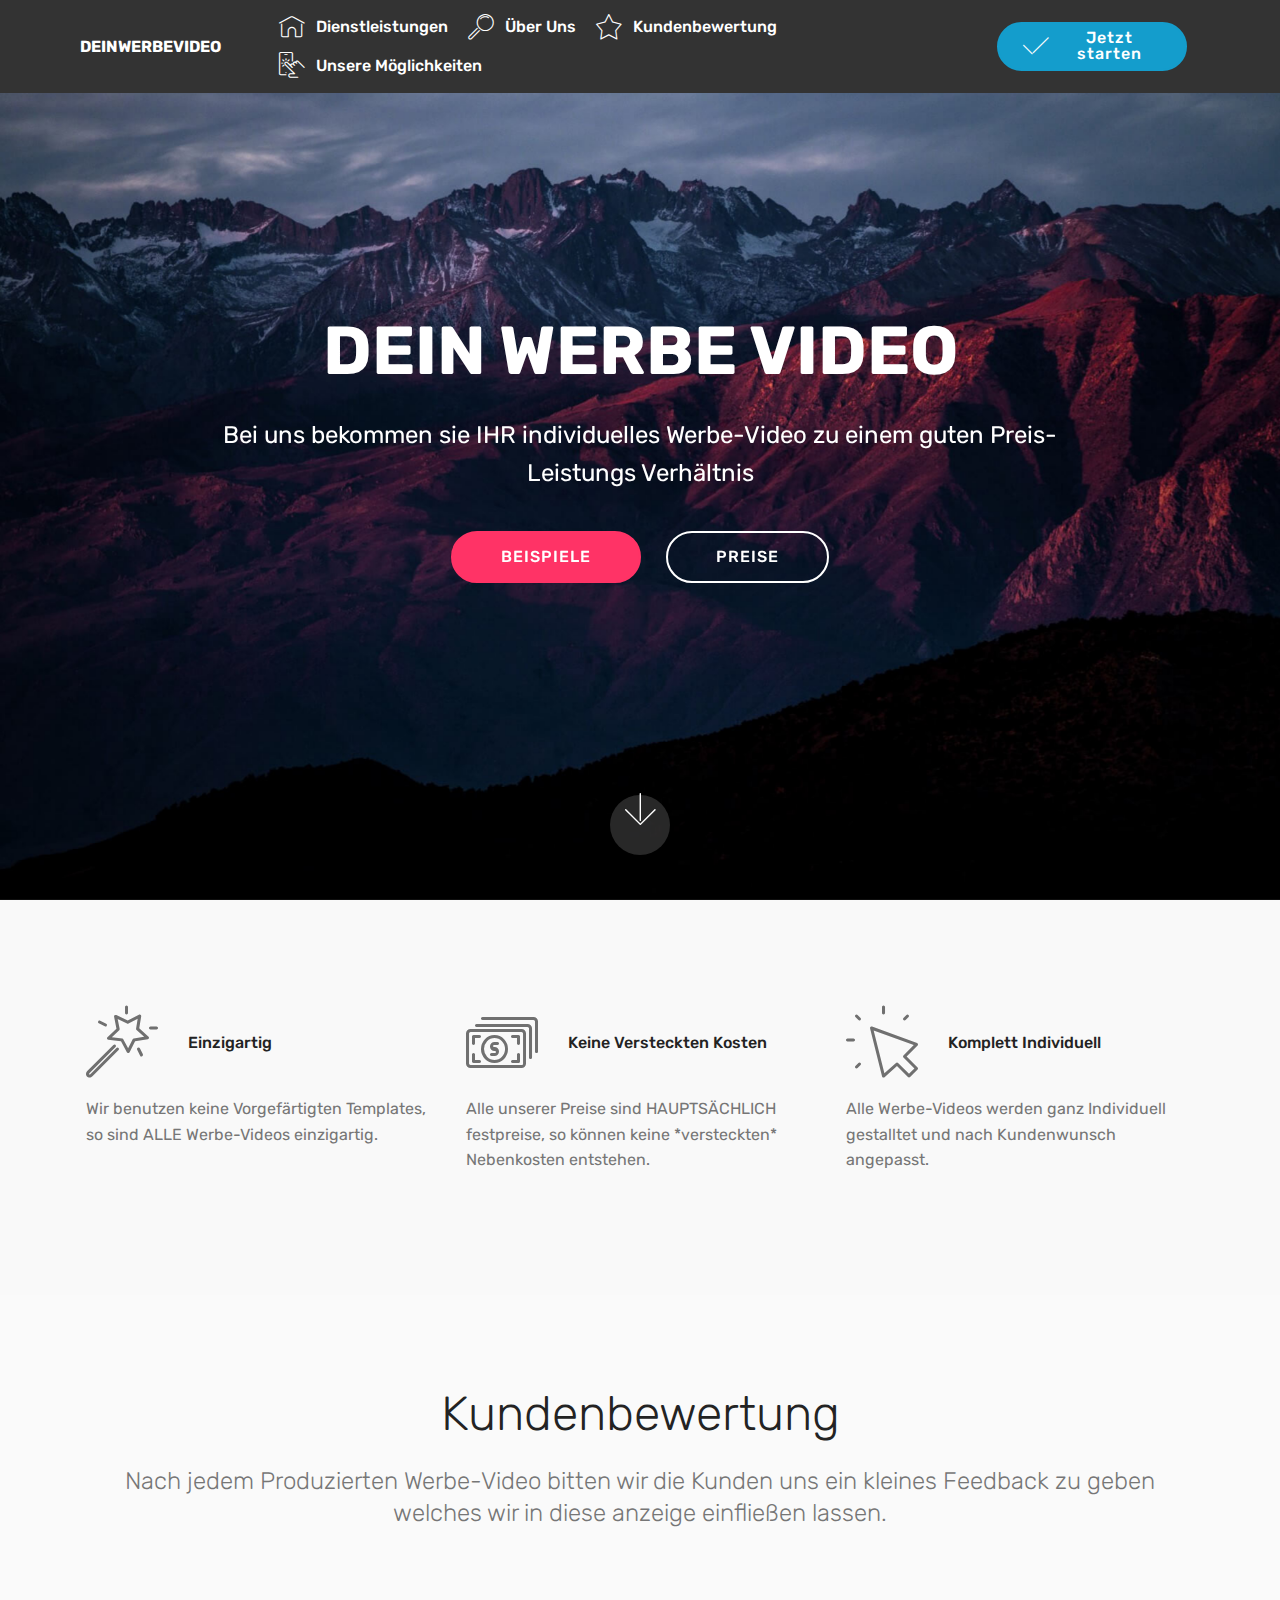
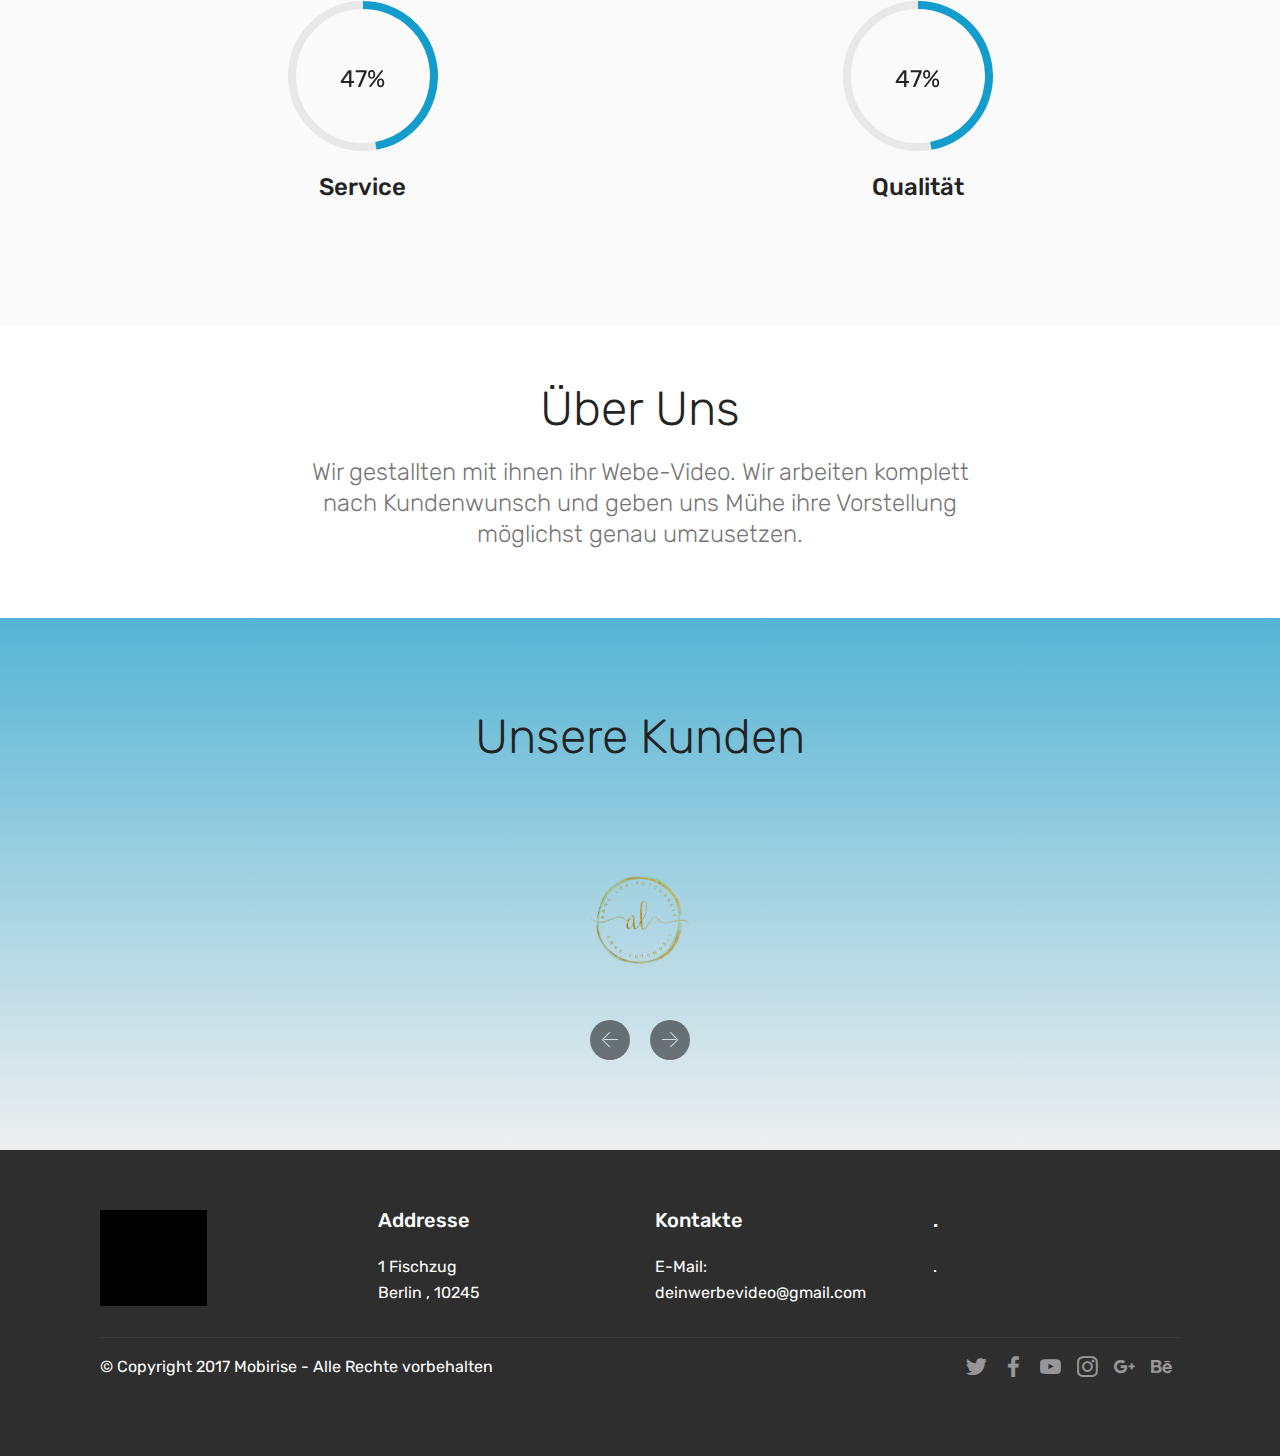
==== index.html @ bb819458 "create github pages" ====
<!DOCTYPE html>
<html >
<head>
  <!-- Site made with Mobirise Website Builder v4.7.10, https://mobirise.com -->
  <meta charset="UTF-8">
  <meta http-equiv="X-UA-Compatible" content="IE=edge">
  <meta name="generator" content="Mobirise v4.7.10, mobirise.com">
  <meta name="viewport" content="width=device-width, initial-scale=1, minimum-scale=1">
  <link rel="shortcut icon" href="assets/images/logo2.png" type="image/x-icon">
  <meta name="description" content="">
  <title>Home</title>
  <link rel="stylesheet" href="assets/web/assets/mobirise-icons/mobirise-icons.css">
  <link rel="stylesheet" href="assets/tether/tether.min.css">
  <link rel="stylesheet" href="assets/soundcloud-plugin/style.css">
  <link rel="stylesheet" href="assets/bootstrap/css/bootstrap.min.css">
  <link rel="stylesheet" href="assets/bootstrap/css/bootstrap-grid.min.css">
  <link rel="stylesheet" href="assets/bootstrap/css/bootstrap-reboot.min.css">
  <link rel="stylesheet" href="assets/socicon/css/styles.css">
  <link rel="stylesheet" href="assets/as-pie-progress/css/progress.min.css">
  <link rel="stylesheet" href="assets/dropdown/css/style.css">
  <link rel="stylesheet" href="assets/theme/css/style.css">
  <link rel="stylesheet" href="assets/mobirise/css/mbr-additional.css" type="text/css">
  
  
  
</head>
<body>
  <section class="menu cid-qWyebBxRjM" once="menu" id="menu1-0">

    

    <nav class="navbar navbar-expand beta-menu navbar-dropdown align-items-center navbar-fixed-top navbar-toggleable-sm">
        <button class="navbar-toggler navbar-toggler-right" type="button" data-toggle="collapse" data-target="#navbarSupportedContent" aria-controls="navbarSupportedContent" aria-expanded="false" aria-label="Toggle navigation">
            <div class="hamburger">
                <span></span>
                <span></span>
                <span></span>
                <span></span>
            </div>
        </button>
        <div class="menu-logo">
            <div class="navbar-brand">
                
                <span class="navbar-caption-wrap"><a class="navbar-caption text-white display-4" href="index.html">DEINWERBEVIDEO</a></span>
            </div>
        </div>
        <div class="collapse navbar-collapse" id="navbarSupportedContent">
            <ul class="navbar-nav nav-dropdown" data-app-modern-menu="true"><li class="nav-item">
                    <a class="nav-link link text-white display-4" href="index.html#features10-5">
                        <span class="mbri-home mbr-iconfont mbr-iconfont-btn"></span>
                        Dienstleistungen
                    </a>
                </li><li class="nav-item">
                    <a class="nav-link link text-white display-4" href="index.html#content4-h">
                        <span class="mbri-search mbr-iconfont mbr-iconfont-btn"></span>
                        Über Uns
                    </a>
                </li><li class="nav-item"><a class="nav-link link text-white display-4" href="index.html#progress-bars3-j"><span class="mbri-star mbr-iconfont mbr-iconfont-btn"></span>
                        
                        Kundenbewertung</a></li><li class="nav-item"><a class="nav-link link text-white display-4" href="möglichkeiten.html"><span class="mbri-touch mbr-iconfont mbr-iconfont-btn"></span>
                        
                        Unsere Möglichkeiten</a></li><li class="nav-item"><a class="nav-link link text-white display-4" href="index.html#features10-5">
                        </a></li></ul>
            <div class="navbar-buttons mbr-section-btn"><a class="btn btn-sm btn-primary display-4" href="preise.html"><span class="mbri-success mbr-iconfont mbr-iconfont-btn"></span>
                    
                    Jetzt starten</a></div>
        </div>
    </nav>
</section>

<section class="engine"><a href="https://mobiri.se/t">free amp templates</a></section><section class="cid-qWyesEIyIK mbr-fullscreen mbr-parallax-background" id="header2-1">

    

    

    <div class="container align-center">
        <div class="row justify-content-md-center">
            <div class="mbr-white col-md-10">
                <h1 class="mbr-section-title mbr-bold pb-3 mbr-fonts-style display-1">
                    DEIN WERBE VIDEO</h1>
                
                <p class="mbr-text pb-3 mbr-fonts-style display-5">Bei uns bekommen sie IHR individuelles Werbe-Video zu einem guten Preis-Leistungs Verhältnis</p>
                <div class="mbr-section-btn"><a class="btn btn-md btn-secondary display-4" href="page2.html">BEISPIELE</a>
                    <a class="btn btn-md btn-white-outline display-4" href="preise.html">PREISE</a></div>
            </div>
        </div>
    </div>
    <div class="mbr-arrow hidden-sm-down" aria-hidden="true">
        <a href="#next">
            <i class="mbri-down mbr-iconfont"></i>
        </a>
    </div>
</section>

<section class="features10 cid-qWyg0FQeft" id="features10-5">

    

    
    <div class="container">
        <div class="row justify-content-center">
            <div class="card p-3 col-12 col-md-6 col-lg-4">
                <div class="media mb-3">
                    <div class="card-img align-self-center">
                        <span class="mbr-iconfont mbri-magic-stick"></span>
                    </div>
                    <h4 class="card-title media-body py-3 mbr-fonts-style display-7">
                        Einzigartig</h4>
                </div>
                <div class="card-box">
                    <p class="mbr-text mbr-fonts-style display-7">Wir benutzen keine Vorgefärtigten Templates, so sind ALLE Werbe-Videos einzigartig.</p>
                </div>
            </div>

            <div class="card p-3 col-12 col-md-6 col-lg-4">
                <div class="media mb-3">
                    <div class="card-img align-self-center">
                        <span class="mbr-iconfont mbri-cash"></span>
                    </div>
                    <h4 class="card-title media-body py-3 mbr-fonts-style display-7">Keine Versteckten Kosten</h4>
                </div>
                <div class="card-box">
                    <p class="mbr-text mbr-fonts-style display-7">Alle unserer Preise sind HAUPTSÄCHLICH festpreise, so können keine *versteckten* Nebenkosten entstehen.</p>
                </div>
            </div>

            <div class="card p-3 col-12 col-md-6 col-lg-4">
                <div class="media mb-3">
                    <div class="card-img align-self-center">
                        <span class="mbr-iconfont mbri-cursor-click"></span>
                    </div>
                    <h4 class="card-title media-body py-3 mbr-fonts-style display-7">
                        Komplett Individuell</h4>
                </div>
                <div class="card-box">
                    <p class="mbr-text mbr-fonts-style display-7">Alle Werbe-Videos werden ganz Individuell gestalltet und nach Kundenwunsch angepasst.</p>
                </div>
            </div>

            
        </div>
    </div>
</section>

<section class="progress-bars3 cid-qWzhixD2wS" id="progress-bars3-j">
 
     

    
    
    <div class="container">
        <h2 class="mbr-section-title pb-3 align-center mbr-fonts-style display-2">
            Kundenbewertung</h2>

        <h3 class="mbr-section-subtitle mbr-fonts-style display-5">
            Nach jedem Produzierten Werbe-Video bitten wir die Kunden uns ein kleines Feedback zu geben welches wir in diese anzeige einfließen lassen.</h3>
    
        <div class="media-container-row pt-5 mt-2">
            <div class="card p-3 align-center">
                <div class="wrap">
                    <div class="pie_progress progress1" role="progressbar" data-goal="90">
                        <p class="pie_progress__number mbr-fonts-style display-5"></p>
                    </div>
                </div> 
                <div class="mbr-crt-title pt-3">
                    <h4 class="card-title py-2 mbr-fonts-style display-5">
                        Service</h4>
                </div>                 
            </div>

            <div class="card p-3 align-center">
                <div class="wrap">
                    <div class="pie_progress progress2" role="progressbar" data-goal="80">
                        <p class="pie_progress__number mbr-fonts-style display-5">60%</p>
                    </div>
                </div> 
                <div class="mbr-crt-title pt-3">
                    <h4 class="card-title py-2 mbr-fonts-style display-5">
                        Qualität</h4>
                </div>                 
            </div>

            

            

            

            
        </div>
</div></section>

<section class="mbr-section content4 cid-qWzh2C4Fhv" id="content4-h">

    

    <div class="container">
        <div class="media-container-row">
            <div class="title col-12 col-md-8">
                <h2 class="align-center pb-3 mbr-fonts-style display-2">
                    Über Uns</h2>
                <h3 class="mbr-section-subtitle align-center mbr-light mbr-fonts-style display-5">
                    Wir gestallten mit ihnen ihr Webe-Video. Wir arbeiten komplett nach Kundenwunsch und geben uns Mühe ihre Vorstellung möglichst genau umzusetzen.</h3>
                
            </div>
        </div>
    </div>
</section>

<section class="clients cid-qWyeS9I2rH" id="clients-4">
      

    
        <div class="container mb-5">
            <div class="media-container-row">
                <div class="col-12 align-center">
                    <h2 class="mbr-section-title pb-3 mbr-fonts-style display-2">
                        Unsere Kunden
                    </h2>
                    
                </div>
            </div>
        </div>

    <div class="container">
        <div class="carousel slide" data-ride="carousel" role="listbox">
            <div class="carousel-inner" data-visible="5">
                
                
                
                
                
            <div class="carousel-item ">
                    <div class="media-container-row">
                        <div class="col-md-12">
                            <div class="wrap-img ">
                                <a href="https://www.anne-fotomobil.de/"><img src="assets/images/logo-png-ohne-hintergrund-gold-turkis-240x240.png" class="img-responsive clients-img" alt="" title="Anne-Fotomobil"></a>
                            </div>
                        </div>
                    </div>
                </div></div>
            <div class="carousel-controls">
                <a data-app-prevent-settings="" class="carousel-control carousel-control-prev" role="button" data-slide="prev">
                    <span aria-hidden="true" class="mbri-left mbr-iconfont"></span>
                    <span class="sr-only">Zurück</span>
                </a>
                <a data-app-prevent-settings="" class="carousel-control carousel-control-next" role="button" data-slide="next">
                    <span aria-hidden="true" class="mbri-right mbr-iconfont"></span>
                    <span class="sr-only">Weiter</span>
                </a>
            </div>
        </div>
    </div>
</section>

<section class="cid-qWzhBHOM9n" id="footer1-m">

    

    

    <div class="container">
        <div class="media-container-row content text-white">
            <div class="col-12 col-md-3">
                <div class="media-wrap">
                    <a href="https://mobirise.com/">
                        <img src="assets/images/mbr-192x124.jpg" alt="Mobirise" title="">
                    </a>
                </div>
            </div>
            <div class="col-12 col-md-3 mbr-fonts-style display-7">
                <h5 class="pb-3">
                    Addresse
                </h5>
                <p class="mbr-text">
                    1 Fischzug &nbsp; &nbsp; &nbsp; &nbsp; &nbsp; &nbsp; &nbsp; &nbsp; &nbsp; &nbsp;&nbsp;<br>Berlin , 10245</p>
            </div>
            <div class="col-12 col-md-3 mbr-fonts-style display-7">
                <h5 class="pb-3">
                    Kontakte
                </h5>
                <p class="mbr-text">
                    E-Mail: deinwerbevideo@gmail.com</p>
            </div>
            <div class="col-12 col-md-3 mbr-fonts-style display-7">
                <h5 class="pb-3">.</h5>
                <p class="mbr-text">.</p>
            </div>
        </div>
        <div class="footer-lower">
            <div class="media-container-row">
                <div class="col-sm-12">
                    <hr>
                </div>
            </div>
            <div class="media-container-row mbr-white">
                <div class="col-sm-6 copyright">
                    <p class="mbr-text mbr-fonts-style display-7">
                        © Copyright 2017 Mobirise - Alle Rechte vorbehalten
                    </p>
                </div>
                <div class="col-md-6">
                    <div class="social-list align-right">
                        <div class="soc-item">
                            <a href="https://twitter.com/mobirise" target="_blank">
                                <span class="socicon-twitter socicon mbr-iconfont mbr-iconfont-social"></span>
                            </a>
                        </div>
                        <div class="soc-item">
                            <a href="https://www.facebook.com/pages/Mobirise/1616226671953247" target="_blank">
                                <span class="socicon-facebook socicon mbr-iconfont mbr-iconfont-social"></span>
                            </a>
                        </div>
                        <div class="soc-item">
                            <a href="https://www.youtube.com/c/mobirise" target="_blank">
                                <span class="socicon-youtube socicon mbr-iconfont mbr-iconfont-social"></span>
                            </a>
                        </div>
                        <div class="soc-item">
                            <a href="https://instagram.com/mobirise" target="_blank">
                                <span class="socicon-instagram socicon mbr-iconfont mbr-iconfont-social"></span>
                            </a>
                        </div>
                        <div class="soc-item">
                            <a href="https://plus.google.com/u/0/+Mobirise" target="_blank">
                                <span class="socicon-googleplus socicon mbr-iconfont mbr-iconfont-social"></span>
                            </a>
                        </div>
                        <div class="soc-item">
                            <a href="https://www.behance.net/Mobirise" target="_blank">
                                <span class="socicon-behance socicon mbr-iconfont mbr-iconfont-social"></span>
                            </a>
                        </div>
                    </div>
                </div>
            </div>
        </div>
    </div>
</section>


  <script src="assets/web/assets/jquery/jquery.min.js"></script>
  <script src="assets/popper/popper.min.js"></script>
  <script src="assets/tether/tether.min.js"></script>
  <script src="assets/bootstrap/js/bootstrap.min.js"></script>
  <script src="assets/smoothscroll/smooth-scroll.js"></script>
  <script src="assets/touchswipe/jquery.touch-swipe.min.js"></script>
  <script src="assets/parallax/jarallax.min.js"></script>
  <script src="assets/as-pie-progress/jquery-as-pie-progress.min.js"></script>
  <script src="assets/bootstrapcarouselswipe/bootstrap-carousel-swipe.js"></script>
  <script src="assets/mbr-clients-slider/mbr-clients-slider.js"></script>
  <script src="assets/dropdown/js/script.min.js"></script>
  <script src="assets/theme/js/script.js"></script>
  
  
</body>
</html>
---- assets/web/assets/mobirise-icons/mobirise-icons.css ----
@font-face {
  font-family: 'MobiriseIcons';
  src:  url('mobirise-icons.eot?spat4u');
  src:  url('mobirise-icons.eot?spat4u#iefix') format('embedded-opentype'),
    url('mobirise-icons.ttf?spat4u') format('truetype'),
    url('mobirise-icons.woff?spat4u') format('woff'),
    url('mobirise-icons.svg?spat4u#MobiriseIcons') format('svg');
  font-weight: normal;
  font-style: normal;
}

[class^="mbri-"], [class*=" mbri-"] {
  /* use !important to prevent issues with browser extensions that change fonts */
  font-family: MobiriseIcons !important;
  speak: none;
  font-style: normal;
  font-weight: normal;
  font-variant: normal;
  text-transform: none;
  line-height: 1;

  /* Better Font Rendering =========== */
  -webkit-font-smoothing: antialiased;
  -moz-osx-font-smoothing: grayscale;
}

.mbri-add-submenu:before {
  content: "\e900";
}
.mbri-alert:before {
  content: "\e901";
}
.mbri-align-center:before {
  content: "\e902";
}
.mbri-align-justify:before {
  content: "\e903";
}
.mbri-align-left:before {
  content: "\e904";
}
.mbri-align-right:before {
  content: "\e905";
}
.mbri-android:before {
  content: "\e906";
}
.mbri-apple:before {
  content: "\e907";
}
.mbri-arrow-down:before {
  content: "\e908";
}
.mbri-arrow-next:before {
  content: "\e909";
}
.mbri-arrow-prev:before {
  content: "\e90a";
}
.mbri-arrow-up:before {
  content: "\e90b";
}
.mbri-bold:before {
  content: "\e90c";
}
.mbri-bookmark:before {
  content: "\e90d";
}
.mbri-bootstrap:before {
  content: "\e90e";
}
.mbri-briefcase:before {
  content: "\e90f";
}
.mbri-browse:before {
  content: "\e910";
}
.mbri-bulleted-list:before {
  content: "\e911";
}
.mbri-calendar:before {
  content: "\e912";
}
.mbri-camera:before {
  content: "\e913";
}
.mbri-cart-add:before {
  content: "\e914";
}
.mbri-cart-full:before {
  content: "\e915";
}
.mbri-cash:before {
  content: "\e916";
}
.mbri-change-style:before {
  content: "\e917";
}
.mbri-chat:before {
  content: "\e918";
}
.mbri-clock:before {
  content: "\e919";
}
.mbri-close:before {
  content: "\e91a";
}
.mbri-cloud:before {
  content: "\e91b";
}
.mbri-code:before {
  content: "\e91c";
}
.mbri-contact-form:before {
  content: "\e91d";
}
.mbri-credit-card:before {
  content: "\e91e";
}
.mbri-cursor-click:before {
  content: "\e91f";
}
.mbri-cust-feedback:before {
  content: "\e920";
}
.mbri-database:before {
  content: "\e921";
}
.mbri-delivery:before {
  content: "\e922";
}
.mbri-desktop:before {
  content: "\e923";
}
.mbri-devices:before {
  content: "\e924";
}
.mbri-down:before {
  content: "\e925";
}
.mbri-download:before {
  content: "\e989";
}
.mbri-drag-n-drop:before {
  content: "\e927";
}
.mbri-drag-n-drop2:before {
  content: "\e928";
}
.mbri-edit:before {
  content: "\e929";
}
.mbri-edit2:before {
  content: "\e92a";
}
.mbri-error:before {
  content: "\e92b";
}
.mbri-extension:before {
  content: "\e92c";
}
.mbri-features:before {
  content: "\e92d";
}
.mbri-file:before {
  content: "\e92e";
}
.mbri-flag:before {
  content: "\e92f";
}
.mbri-folder:before {
  content: "\e930";
}
.mbri-gift:before {
  content: "\e931";
}
.mbri-github:before {
  content: "\e932";
}
.mbri-globe:before {
  content: "\e933";
}
.mbri-globe-2:before {
  content: "\e934";
}
.mbri-growing-chart:before {
  content: "\e935";
}
.mbri-hearth:before {
  content: "\e936";
}
.mbri-help:before {
  content: "\e937";
}
.mbri-home:before {
  content: "\e938";
}
.mbri-hot-cup:before {
  content: "\e939";
}
.mbri-idea:before {
  content: "\e93a";
}
.mbri-image-gallery:before {
  content: "\e93b";
}
.mbri-image-slider:before {
  content: "\e93c";
}
.mbri-info:before {
  content: "\e93d";
}
.mbri-italic:before {
  content: "\e93e";
}
.mbri-key:before {
  content: "\e93f";
}
.mbri-laptop:before {
  content: "\e940";
}
.mbri-layers:before {
  content: "\e941";
}
.mbri-left-right:before {
  content: "\e942";
}
.mbri-left:before {
  content: "\e943";
}
.mbri-letter:before {
  content: "\e944";
}
.mbri-like:before {
  content: "\e945";
}
.mbri-link:before {
  content: "\e946";
}
.mbri-lock:before {
  content: "\e947";
}
.mbri-login:before {
  content: "\e948";
}
.mbri-logout:before {
  content: "\e949";
}
.mbri-magic-stick:before {
  content: "\e94a";
}
.mbri-map-pin:before {
  content: "\e94b";
}
.mbri-menu:before {
  content: "\e94c";
}
.mbri-mobile:before {
  content: "\e94d";
}
.mbri-mobile2:before {
  content: "\e94e";
}
.mbri-mobirise:before {
  content: "\e94f";
}
.mbri-more-horizontal:before {
  content: "\e950";
}
.mbri-more-vertical:before {
  content: "\e951";
}
.mbri-music:before {
  content: "\e952";
}
.mbri-new-file:before {
  content: "\e953";
}
.mbri-numbered-list:before {
  content: "\e954";
}
.mbri-opened-folder:before {
  content: "\e955";
}
.mbri-pages:before {
  content: "\e956";
}
.mbri-paper-plane:before {
  content: "\e957";
}
.mbri-paperclip:before {
  content: "\e958";
}
.mbri-photo:before {
  content: "\e959";
}
.mbri-photos:before {
  content: "\e95a";
}
.mbri-pin:before {
  content: "\e95b";
}
.mbri-play:before {
  content: "\e95c";
}
.mbri-plus:before {
  content: "\e95d";
}
.mbri-preview:before {
  content: "\e95e";
}
.mbri-print:before {
  content: "\e95f";
}
.mbri-protect:before {
  content: "\e960";
}
.mbri-question:before {
  content: "\e961";
}
.mbri-quote-left:before {
  content: "\e962";
}
.mbri-quote-right:before {
  content: "\e963";
}
.mbri-refresh:before {
  content: "\e964";
}
.mbri-responsive:before {
  content: "\e965";
}
.mbri-right:before {
  content: "\e966";
}
.mbri-rocket:before {
  content: "\e967";
}
.mbri-sad-face:before {
  content: "\e968";
}
.mbri-sale:before {
  content: "\e969";
}
.mbri-save:before {
  content: "\e96a";
}
.mbri-search:before {
  content: "\e96b";
}
.mbri-setting:before {
  content: "\e96c";
}
.mbri-setting2:before {
  content: "\e96d";
}
.mbri-setting3:before {
  content: "\e96e";
}
.mbri-share:before {
  content: "\e96f";
}
.mbri-shopping-bag:before {
  content: "\e970";
}
.mbri-shopping-basket:before {
  content: "\e971";
}
.mbri-shopping-cart:before {
  content: "\e972";
}
.mbri-sites:before {
  content: "\e973";
}
.mbri-smile-face:before {
  content: "\e974";
}
.mbri-speed:before {
  content: "\e975";
}
.mbri-star:before {
  content: "\e976";
}
.mbri-success:before {
  content: "\e977";
}
.mbri-sun:before {
  content: "\e978";
}
.mbri-sun2:before {
  content: "\e979";
}
.mbri-tablet:before {
  content: "\e97a";
}
.mbri-tablet-vertical:before {
  content: "\e97b";
}
.mbri-target:before {
  content: "\e97c";
}
.mbri-timer:before {
  content: "\e97d";
}
.mbri-to-ftp:before {
  content: "\e97e";
}
.mbri-to-local-drive:before {
  content: "\e97f";
}
.mbri-touch-swipe:before {
  content: "\e980";
}
.mbri-touch:before {
  content: "\e981";
}
.mbri-trash:before {
  content: "\e982";
}
.mbri-underline:before {
  content: "\e983";
}
.mbri-unlink:before {
  content: "\e984";
}
.mbri-unlock:before {
  content: "\e985";
}
.mbri-up-down:before {
  content: "\e986";
}
.mbri-up:before {
  content: "\e987";
}
.mbri-update:before {
  content: "\e988";
}
.mbri-upload:before {
 content: "\e926"; 
}
.mbri-user:before {
  content: "\e98a";
}
.mbri-user2:before {
  content: "\e98b";
}
.mbri-users:before {
  content: "\e98c";
}
.mbri-video:before {
  content: "\e98d";
}
.mbri-video-play:before {
  content: "\e98e";
}
.mbri-watch:before {
  content: "\e98f";
}
.mbri-website-theme:before {
  content: "\e990";
}
.mbri-wifi:before {
  content: "\e991";
}
.mbri-windows:before {
  content: "\e992";
}
.mbri-zoom-out:before {
  content: "\e993";
}
.mbri-redo:before {
  content: "\e994";
}
.mbri-undo:before {
  content: "\e995";
}
---- assets/soundcloud-plugin/style.css ----
.addons-container {
  position: relative;
  margin-left: auto;
  margin-right: auto;
  padding-right: 15px;
  padding-left: 15px; }
  @media (min-width: 576px) {
    .addons-container {
      padding-right: 15px;
      padding-left: 15px; } }
  @media (min-width: 768px) {
    .addons-container {
      padding-right: 15px;
      padding-left: 15px; } }
  @media (min-width: 992px) {
    .addons-container {
      padding-right: 15px;
      padding-left: 15px; } }
  @media (min-width: 1200px) {
    .addons-container {
      padding-right: 15px;
      padding-left: 15px; } }
  @media (min-width: 576px) {
    .addons-container {
      width: 540px;
      max-width: 100%; } }
  @media (min-width: 768px) {
    .addons-container {
      width: 720px;
      max-width: 100%; } }
  @media (min-width: 992px) {
    .addons-container {
      width: 960px;
      max-width: 100%; } }
  @media (min-width: 1200px) {
    .addons-container {
      width: 1140px;
      max-width: 100%; } }

.addons-container-inner{
    position: relative;
    width: 100%;
    min-height: 1px;
    padding-right: 15px;
    padding-left: 15px;
}
@media (min-width: 567px) {
    .addons-container-inner{
        -ms-flex: 0 0 66.666667%;
        flex: 0 0 66.666667%;
        max-width: 66.666667%;
    }
}
.addons-row{
    display: flex;
    justify-content:center;
}
---- assets/socicon/css/styles.css ----
@charset "UTF-8";

@font-face {
  font-family: "socicon";
  src:url("../fonts/socicon.eot");
  src:url("../fonts/socicon.eot?#iefix") format("embedded-opentype"),
    url("../fonts/socicon.woff") format("woff"),
    url("../fonts/socicon.ttf") format("truetype"),
    url("../fonts/socicon.svg#socicon") format("svg");
  font-weight: normal;
  font-style: normal;

}

[data-icon]:before {
  font-family: "socicon" !important;
  content: attr(data-icon);
  font-style: normal !important;
  font-weight: normal !important;
  font-variant: normal !important;
  text-transform: none !important;
  speak: none;
  line-height: 1;
  -webkit-font-smoothing: antialiased;
  -moz-osx-font-smoothing: grayscale;
}

[class^="socicon-"]:before,
[class*=" socicon-"]:before {
  font-family: "socicon" !important;
  font-style: normal !important;
  font-weight: normal !important;
  font-variant: normal !important;
  text-transform: none !important;
  speak: none;
  line-height: 1;
  -webkit-font-smoothing: antialiased;
  -moz-osx-font-smoothing: grayscale;
}

.socicon-modelmayhem:before {
  content: "\e000";
}
.socicon-mixcloud:before {
  content: "\e001";
}
.socicon-drupal:before {
  content: "\e002";
}
.socicon-swarm:before {
  content: "\e003";
}
.socicon-istock:before {
  content: "\e004";
}
.socicon-yammer:before {
  content: "\e005";
}
.socicon-ello:before {
  content: "\e006";
}
.socicon-stackoverflow:before {
  content: "\e007";
}
.socicon-persona:before {
  content: "\e008";
}
.socicon-triplej:before {
  content: "\e009";
}
.socicon-houzz:before {
  content: "\e00a";
}
.socicon-rss:before {
  content: "\e00b";
}
.socicon-paypal:before {
  content: "\e00c";
}
.socicon-odnoklassniki:before {
  content: "\e00d";
}
.socicon-airbnb:before {
  content: "\e00e";
}
.socicon-periscope:before {
  content: "\e00f";
}
.socicon-outlook:before {
  content: "\e010";
}
.socicon-coderwall:before {
  content: "\e011";
}
.socicon-tripadvisor:before {
  content: "\e012";
}
.socicon-appnet:before {
  content: "\e013";
}
.socicon-goodreads:before {
  content: "\e014";
}
.socicon-tripit:before {
  content: "\e015";
}
.socicon-lanyrd:before {
  content: "\e016";
}
.socicon-slideshare:before {
  content: "\e017";
}
.socicon-buffer:before {
  content: "\e018";
}
.socicon-disqus:before {
  content: "\e019";
}
.socicon-vkontakte:before {
  content: "\e01a";
}
.socicon-whatsapp:before {
  content: "\e01b";
}
.socicon-patreon:before {
  content: "\e01c";
}
.socicon-storehouse:before {
  content: "\e01d";
}
.socicon-pocket:before {
  content: "\e01e";
}
.socicon-mail:before {
  content: "\e01f";
}
.socicon-blogger:before {
  content: "\e020";
}
.socicon-technorati:before {
  content: "\e021";
}
.socicon-reddit:before {
  content: "\e022";
}
.socicon-dribbble:before {
  content: "\e023";
}
.socicon-stumbleupon:before {
  content: "\e024";
}
.socicon-digg:before {
  content: "\e025";
}
.socicon-envato:before {
  content: "\e026";
}
.socicon-behance:before {
  content: "\e027";
}
.socicon-delicious:before {
  content: "\e028";
}
.socicon-deviantart:before {
  content: "\e029";
}
.socicon-forrst:before {
  content: "\e02a";
}
.socicon-play:before {
  content: "\e02b";
}
.socicon-zerply:before {
  content: "\e02c";
}
.socicon-wikipedia:before {
  content: "\e02d";
}
.socicon-apple:before {
  content: "\e02e";
}
.socicon-flattr:before {
  content: "\e02f";
}
.socicon-github:before {
  content: "\e030";
}
.socicon-renren:before {
  content: "\e031";
}
.socicon-friendfeed:before {
  content: "\e032";
}
.socicon-newsvine:before {
  content: "\e033";
}
.socicon-identica:before {
  content: "\e034";
}
.socicon-bebo:before {
  content: "\e035";
}
.socicon-zynga:before {
  content: "\e036";
}
.socicon-steam:before {
  content: "\e037";
}
.socicon-xbox:before {
  content: "\e038";
}
.socicon-windows:before {
  content: "\e039";
}
.socicon-qq:before {
  content: "\e03a";
}
.socicon-douban:before {
  content: "\e03b";
}
.socicon-meetup:before {
  content: "\e03c";
}
.socicon-playstation:before {
  content: "\e03d";
}
.socicon-android:before {
  content: "\e03e";
}
.socicon-snapchat:before {
  content: "\e03f";
}
.socicon-twitter:before {
  content: "\e040";
}
.socicon-facebook:before {
  content: "\e041";
}
.socicon-googleplus:before {
  content: "\e042";
}
.socicon-pinterest:before {
  content: "\e043";
}
.socicon-foursquare:before {
  content: "\e044";
}
.socicon-yahoo:before {
  content: "\e045";
}
.socicon-skype:before {
  content: "\e046";
}
.socicon-yelp:before {
  content: "\e047";
}
.socicon-feedburner:before {
  content: "\e048";
}
.socicon-linkedin:before {
  content: "\e049";
}
.socicon-viadeo:before {
  content: "\e04a";
}
.socicon-xing:before {
  content: "\e04b";
}
.socicon-myspace:before {
  content: "\e04c";
}
.socicon-soundcloud:before {
  content: "\e04d";
}
.socicon-spotify:before {
  content: "\e04e";
}
.socicon-grooveshark:before {
  content: "\e04f";
}
.socicon-lastfm:before {
  content: "\e050";
}
.socicon-youtube:before {
  content: "\e051";
}
.socicon-vimeo:before {
  content: "\e052";
}
.socicon-dailymotion:before {
  content: "\e053";
}
.socicon-vine:before {
  content: "\e054";
}
.socicon-flickr:before {
  content: "\e055";
}
.socicon-500px:before {
  content: "\e056";
}
.socicon-wordpress:before {
  content: "\e058";
}
.socicon-tumblr:before {
  content: "\e059";
}
.socicon-twitch:before {
  content: "\e05a";
}
.socicon-8tracks:before {
  content: "\e05b";
}
.socicon-amazon:before {
  content: "\e05c";
}
.socicon-icq:before {
  content: "\e05d";
}
.socicon-smugmug:before {
  content: "\e05e";
}
.socicon-ravelry:before {
  content: "\e05f";
}
.socicon-weibo:before {
  content: "\e060";
}
.socicon-baidu:before {
  content: "\e061";
}
.socicon-angellist:before {
  content: "\e062";
}
.socicon-ebay:before {
  content: "\e063";
}
.socicon-imdb:before {
  content: "\e064";
}
.socicon-stayfriends:before {
  content: "\e065";
}
.socicon-residentadvisor:before {
  content: "\e066";
}
.socicon-google:before {
  content: "\e067";
}
.socicon-yandex:before {
  content: "\e068";
}
.socicon-sharethis:before {
  content: "\e069";
}
.socicon-bandcamp:before {
  content: "\e06a";
}
.socicon-itunes:before {
  content: "\e06b";
}
.socicon-deezer:before {
  content: "\e06c";
}
.socicon-telegram:before {
  content: "\e06e";
}
.socicon-openid:before {
  content: "\e06f";
}
.socicon-amplement:before {
  content: "\e070";
}
.socicon-viber:before {
  content: "\e071";
}
.socicon-zomato:before {
  content: "\e072";
}
.socicon-draugiem:before {
  content: "\e074";
}
.socicon-endomodo:before {
  content: "\e075";
}
.socicon-filmweb:before {
  content: "\e076";
}
.socicon-stackexchange:before {
  content: "\e077";
}
.socicon-wykop:before {
  content: "\e078";
}
.socicon-teamspeak:before {
  content: "\e079";
}
.socicon-teamviewer:before {
  content: "\e07a";
}
.socicon-ventrilo:before {
  content: "\e07b";
}
.socicon-younow:before {
  content: "\e07c";
}
.socicon-raidcall:before {
  content: "\e07d";
}
.socicon-mumble:before {
  content: "\e07e";
}
.socicon-medium:before {
  content: "\e06d";
}
.socicon-bebee:before {
  content: "\e07f";
}
.socicon-hitbox:before {
  content: "\e080";
}
.socicon-reverbnation:before {
  content: "\e081";
}
.socicon-formulr:before {
  content: "\e082";
}
.socicon-instagram:before {
  content: "\e057";
}
.socicon-battlenet:before {
  content: "\e083";
}
.socicon-chrome:before {
  content: "\e084";
}
.socicon-discord:before {
  content: "\e086";
}
.socicon-issuu:before {
  content: "\e087";
}
.socicon-macos:before {
  content: "\e088";
}
.socicon-firefox:before {
  content: "\e089";
}
.socicon-opera:before {
  content: "\e08d";
}
.socicon-keybase:before {
  content: "\e090";
}
.socicon-alliance:before {
  content: "\e091";
}
.socicon-livejournal:before {
  content: "\e092";
}
.socicon-googlephotos:before {
  content: "\e093";
}
.socicon-horde:before {
  content: "\e094";
}
.socicon-etsy:before {
  content: "\e095";
}
.socicon-zapier:before {
  content: "\e096";
}
.socicon-google-scholar:before {
  content: "\e097";
}
.socicon-researchgate:before {
  content: "\e098";
}
.socicon-wechat:before {
  content: "\e099";
}
.socicon-strava:before {
  content: "\e09a";
}
.socicon-line:before {
  content: "\e09b";
}
.socicon-lyft:before {
  content: "\e09c";
}
.socicon-uber:before {
  content: "\e09d";
}
.socicon-songkick:before {
  content: "\e09e";
}
.socicon-viewbug:before {
  content: "\e09f";
}
.socicon-googlegroups:before {
  content: "\e0a0";
}
.socicon-quora:before {
  content: "\e073";
}
.socicon-diablo:before {
  content: "\e085";
}
.socicon-blizzard:before {
  content: "\e0a1";
}
.socicon-hearthstone:before {
  content: "\e08b";
}
.socicon-heroes:before {
  content: "\e08a";
}
.socicon-overwatch:before {
  content: "\e08c";
}
.socicon-warcraft:before {
  content: "\e08e";
}
.socicon-starcraft:before {
  content: "\e08f";
}
.socicon-beam:before {
  content: "\e0a2";
}
.socicon-curse:before {
  content: "\e0a3";
}
.socicon-player:before {
  content: "\e0a4";
}
.socicon-streamjar:before {
  content: "\e0a5";
}
.socicon-nintendo:before {
  content: "\e0a6";
}
.socicon-hellocoton:before {
  content: "\e0a7";
}
---- assets/as-pie-progress/css/progress.min.css ----
/**
* jQuery asPieProgress
* A jQuery plugin that animate the progress bar
* Compiled: Fri Sep 02 2016 14:07:00 GMT+0800 (CST)
* @version v0.3.4
* @link https://github.com/amazingSurge/jquery-asPieProgress
* @copyright LGPL-3.0
*/
.pie_progress{position:relative;text-align:center;-webkit-transform-style:preserve-3d;transform-style:preserve-3d}.pie_progress svg{margin:0 auto}.pie_progress__content,.pie_progress__icon,.pie_progress__label,.pie_progress__number{position:absolute;top:50%;left:0;width:100%;-webkit-transform:translateY(-50%);-ms-transform:translateY(-50%);transform:translateY(-50%)}.pie_progress__number{font-size:42px}.pie_progress__label{margin-top:32px;font-size:12px}.pie_progress__svg{position:relative;display:inline-block;width:100%;padding-bottom:100%;overflow:hidden;vertical-align:middle}.pie_progress__svg svg{position:absolute;top:0;left:0;display:inline-block}
---- assets/dropdown/css/style.css ----
.navbar-dropdown {
  left: 0;
  padding: 0;
  position: absolute;
  right: 0;
  top: 0;
  transition: all 0.45s ease;
  z-index: 1030;
  background: #282828; }
  .navbar-dropdown .navbar-logo {
    margin-right: 0.8rem;
    transition: margin 0.3s ease-in-out;
    vertical-align: middle; }
    .navbar-dropdown .navbar-logo img {
      height: 3.125rem;
      transition: all 0.3s ease-in-out; }
    .navbar-dropdown .navbar-logo.mbr-iconfont {
      font-size: 3.125rem;
      line-height: 3.125rem; }
  .navbar-dropdown .navbar-caption {
    font-weight: 700;
    white-space: normal;
    vertical-align: -4px;
    line-height: 3.125rem !important; }
    .navbar-dropdown .navbar-caption, .navbar-dropdown .navbar-caption:hover {
      color: inherit;
      text-decoration: none; }
  .navbar-dropdown .mbr-iconfont + .navbar-caption {
    vertical-align: -1px; }
  .navbar-dropdown.navbar-fixed-top {
    position: fixed; }
  .navbar-dropdown .navbar-brand span {
    vertical-align: -4px; }
  .navbar-dropdown.bg-color.transparent {
    background: none; }
  .navbar-dropdown.navbar-short .navbar-brand {
    padding: 0.625rem 0; }
    .navbar-dropdown.navbar-short .navbar-brand span {
      vertical-align: -1px; }
  .navbar-dropdown.navbar-short .navbar-caption {
    line-height: 2.375rem !important;
    vertical-align: -2px; }
  .navbar-dropdown.navbar-short .navbar-logo {
    margin-right: 0.5rem; }
    .navbar-dropdown.navbar-short .navbar-logo img {
      height: 2.375rem; }
    .navbar-dropdown.navbar-short .navbar-logo.mbr-iconfont {
      font-size: 2.375rem;
      line-height: 2.375rem; }
  .navbar-dropdown.navbar-short .mbr-table-cell {
    height: 3.625rem; }
  .navbar-dropdown .navbar-close {
    left: 0.6875rem;
    position: fixed;
    top: 0.75rem;
    z-index: 1000; }
  .navbar-dropdown .hamburger-icon {
    content: "";
    display: inline-block;
    vertical-align: middle;
    width: 16px;
    -webkit-box-shadow: 0 -6px 0 1px #282828,0 0 0 1px #282828,0 6px 0 1px #282828;
    -moz-box-shadow: 0 -6px 0 1px #282828,0 0 0 1px #282828,0 6px 0 1px #282828;
    box-shadow: 0 -6px 0 1px #282828,0 0 0 1px #282828,0 6px 0 1px #282828; }

.dropdown-menu .dropdown-toggle[data-toggle="dropdown-submenu"]::after {
  border-bottom: 0.35em solid transparent;
  border-left: 0.35em solid;
  border-right: 0;
  border-top: 0.35em solid transparent;
  margin-left: 0.3rem; }

.dropdown-menu .dropdown-item:focus {
  outline: 0; }

.nav-dropdown {
  font-size: 0.75rem;
  font-weight: 500;
  height: auto !important; }
  .nav-dropdown .nav-btn {
    padding-left: 1rem; }
  .nav-dropdown .link {
    margin: .667em 1.667em;
    font-weight: 500;
    padding: 0;
    transition: color .2s ease-in-out; }
    .nav-dropdown .link.dropdown-toggle {
      margin-right: 2.583em; }
      .nav-dropdown .link.dropdown-toggle::after {
        margin-left: .25rem;
        border-top: 0.35em solid;
        border-right: 0.35em solid transparent;
        border-left: 0.35em solid transparent;
        border-bottom: 0; }
      .nav-dropdown .link.dropdown-toggle[aria-expanded="true"] {
        margin: 0;
        padding: 0.667em 3.263em  0.667em 1.667em; }
  .nav-dropdown .link::after,
  .nav-dropdown .dropdown-item::after {
    color: inherit; }
  .nav-dropdown .btn {
    font-size: 0.75rem;
    font-weight: 700;
    letter-spacing: 0;
    margin-bottom: 0;
    padding-left: 1.25rem;
    padding-right: 1.25rem; }
  .nav-dropdown .dropdown-menu {
    border-radius: 0;
    border: 0;
    left: 0;
    margin: 0;
    padding-bottom: 1.25rem;
    padding-top: 1.25rem;
    position: relative; }
  .nav-dropdown .dropdown-submenu {
    margin-left: 0.125rem;
    top: 0; }
  .nav-dropdown .dropdown-item {
    font-weight: 500;
    line-height: 2;
    padding: 0.3846em 4.615em 0.3846em 1.5385em;
    position: relative;
    transition: color .2s ease-in-out, background-color .2s ease-in-out; }
    .nav-dropdown .dropdown-item::after {
      margin-top: -0.3077em;
      position: absolute;
      right: 1.1538em;
      top: 50%; }
    .nav-dropdown .dropdown-item:focus, .nav-dropdown .dropdown-item:hover {
      background: none; }

@media (max-width: 767px) {
  .nav-dropdown.navbar-toggleable-sm {
    bottom: 0;
    display: none;
    left: 0;
    overflow-x: hidden;
    position: fixed;
    top: 0;
    transform: translateX(-100%);
    -ms-transform: translateX(-100%);
    -webkit-transform: translateX(-100%);
    width: 18.75rem;
    z-index: 999; } }
.nav-dropdown.navbar-toggleable-xl {
  bottom: 0;
  display: none;
  left: 0;
  overflow-x: hidden;
  position: fixed;
  top: 0;
  transform: translateX(-100%);
  -ms-transform: translateX(-100%);
  -webkit-transform: translateX(-100%);
  width: 18.75rem;
  z-index: 999; }

.nav-dropdown-sm {
  display: block !important;
  overflow-x: hidden;
  overflow: auto;
  padding-top: 3.875rem; }
  .nav-dropdown-sm::after {
    content: "";
    display: block;
    height: 3rem;
    width: 100%; }
  .nav-dropdown-sm.collapse.in ~ .navbar-close {
    display: block !important; }
  .nav-dropdown-sm.collapsing, .nav-dropdown-sm.collapse.in {
    transform: translateX(0);
    -ms-transform: translateX(0);
    -webkit-transform: translateX(0);
    transition: all 0.25s ease-out;
    -webkit-transition: all 0.25s ease-out;
    background: #282828; }
  .nav-dropdown-sm.collapsing[aria-expanded="false"] {
    transform: translateX(-100%);
    -ms-transform: translateX(-100%);
    -webkit-transform: translateX(-100%); }
  .nav-dropdown-sm .nav-item {
    display: block;
    margin-left: 0 !important;
    padding-left: 0; }
  .nav-dropdown-sm .link,
  .nav-dropdown-sm .dropdown-item {
    border-top: 1px dotted rgba(255, 255, 255, 0.1);
    font-size: 0.8125rem;
    line-height: 1.6;
    margin: 0 !important;
    padding: 0.875rem 2.4rem 0.875rem 1.5625rem !important;
    position: relative;
    white-space: normal; }
    .nav-dropdown-sm .link:focus, .nav-dropdown-sm .link:hover,
    .nav-dropdown-sm .dropdown-item:focus,
    .nav-dropdown-sm .dropdown-item:hover {
      background: rgba(0, 0, 0, 0.2) !important;
      color: #c0a375; }
  .nav-dropdown-sm .nav-btn {
    position: relative;
    padding: 1.5625rem 1.5625rem 0 1.5625rem; }
    .nav-dropdown-sm .nav-btn::before {
      border-top: 1px dotted rgba(255, 255, 255, 0.1);
      content: "";
      left: 0;
      position: absolute;
      top: 0;
      width: 100%; }
    .nav-dropdown-sm .nav-btn + .nav-btn {
      padding-top: 0.625rem; }
      .nav-dropdown-sm .nav-btn + .nav-btn::before {
        display: none; }
  .nav-dropdown-sm .btn {
    padding: 0.625rem 0; }
  .nav-dropdown-sm .dropdown-toggle[data-toggle="dropdown-submenu"]::after {
    margin-left: .25rem;
    border-top: 0.35em solid;
    border-right: 0.35em solid transparent;
    border-left: 0.35em solid transparent;
    border-bottom: 0; }
  .nav-dropdown-sm .dropdown-toggle[data-toggle="dropdown-submenu"][aria-expanded="true"]::after {
    border-top: 0;
    border-right: 0.35em solid transparent;
    border-left: 0.35em solid transparent;
    border-bottom: 0.35em solid; }
  .nav-dropdown-sm .dropdown-menu {
    margin: 0;
    padding: 0;
    position: relative;
    top: 0;
    left: 0;
    width: 100%;
    border: 0;
    float: none;
    border-radius: 0;
    background: none; }
  .nav-dropdown-sm .dropdown-submenu {
    left: 100%;
    margin-left: 0.125rem;
    margin-top: -1.25rem;
    top: 0; }

.navbar-toggleable-sm .nav-dropdown .dropdown-menu {
  position: absolute; }

.navbar-toggleable-sm .nav-dropdown .dropdown-submenu {
  left: 100%;
  margin-left: 0.125rem;
  margin-top: -1.25rem;
  top: 0; }

.navbar-toggleable-sm.opened .nav-dropdown .dropdown-menu {
  position: relative; }

.navbar-toggleable-sm.opened .nav-dropdown .dropdown-submenu {
  left: 0;
  margin-left: 00rem;
  margin-top: 0rem;
  top: 0; }

.is-builder .nav-dropdown.collapsing {
  transition: none !important; }

/*# sourceMappingURL=style.css.map */
---- assets/theme/css/style.css ----
/*!
 * Mobirise v4 theme (https://mobirise.com/)
 * Copyright 2017 Mobirise
 */
section {
  background-color: #eeeeee; }

section,
.container,
.container-fluid {
  position: relative;
  word-wrap: break-word; }

a.mbr-iconfont:hover {
  text-decoration: none; }

.article .lead p, .article .lead ul, .article .lead ol, .article .lead pre, .article .lead blockquote {
  margin-bottom: 0; }

a {
  font-style: normal;
  font-weight: 400;
  cursor: pointer; }
  a, a:hover {
    text-decoration: none; }

figure {
  margin-bottom: 0; }

body {
  color: #232323; }

h1, h2, h3, h4, h5, h6,
.h1, .h2, .h3, .h4, .h5, .h6,
.display-1, .display-2, .display-3, .display-4 {
  line-height: 1;
  word-break: break-word;
  word-wrap: break-word; }

b, strong {
  font-weight: bold; }

blockquote {
  padding: 10px 0 10px 20px;
  position: relative;
  border-left: 2px solid;
  border-color: #ff3366; }

input:-webkit-autofill, input:-webkit-autofill:hover, input:-webkit-autofill:focus, input:-webkit-autofill:active {
  transition-delay: 9999s;
  transition-property: background-color, color; }

textarea[type="hidden"] {
  display: none; }

body {
  position: relative; }

section {
  background-position: 50% 50%;
  background-repeat: no-repeat;
  background-size: cover; }
  section .mbr-background-video,
  section .mbr-background-video-preview {
    position: absolute;
    bottom: 0;
    left: 0;
    right: 0;
    top: 0; }

.hidden {
  visibility: hidden; }

.mbr-z-index20 {
  z-index: 20; }

/*! Base colors */
.mbr-white {
  color: #ffffff; }

.mbr-black {
  color: #000000; }

.mbr-bg-white {
  background-color: #ffffff; }

.mbr-bg-black {
  background-color: #000000; }

/*! Text-aligns */
.align-left {
  text-align: left; }

.align-center {
  text-align: center; }

.align-right {
  text-align: right; }

@media (max-width: 767px) {
  .align-left, .align-center, .align-right, .mbr-section-btn, .mbr-section-title {
    text-align: center; } }
/*! Font-weight  */
.mbr-light {
  font-weight: 300; }

.mbr-regular {
  font-weight: 400; }

.mbr-semibold {
  font-weight: 500; }

.mbr-bold {
  font-weight: 700; }

/*! Media  */
.media-size-item {
  -webkit-flex: 1 1 auto;
  -moz-flex: 1 1 auto;
  -ms-flex: 1 1 auto;
  -o-flex: 1 1 auto;
  flex: 1 1 auto; }

.media-content {
  -webkit-flex-basis: 100%;
  flex-basis: 100%; }

.media-container-row {
  display: -ms-flexbox;
  display: -webkit-flex;
  display: flex;
  -webkit-flex-direction: row;
  -ms-flex-direction: row;
  flex-direction: row;
  -webkit-flex-wrap: wrap;
  -ms-flex-wrap: wrap;
  flex-wrap: wrap;
  -webkit-justify-content: center;
  -ms-flex-pack: center;
  justify-content: center;
  -webkit-align-content: center;
  -ms-flex-line-pack: center;
  align-content: center;
  -webkit-align-items: start;
  -ms-flex-align: start;
  align-items: start; }
  .media-container-row .media-size-item {
    width: 400px; }

.media-container-column {
  display: -ms-flexbox;
  display: -webkit-flex;
  display: flex;
  -webkit-flex-direction: column;
  -ms-flex-direction: column;
  flex-direction: column;
  -webkit-flex-wrap: wrap;
  -ms-flex-wrap: wrap;
  flex-wrap: wrap;
  -webkit-justify-content: center;
  -ms-flex-pack: center;
  justify-content: center;
  -webkit-align-content: center;
  -ms-flex-line-pack: center;
  align-content: center;
  -webkit-align-items: stretch;
  -ms-flex-align: stretch;
  align-items: stretch; }
  .media-container-column > * {
    width: 100%; }

@media (min-width: 992px) {
  .media-container-row {
    -webkit-flex-wrap: nowrap;
    -ms-flex-wrap: nowrap;
    flex-wrap: nowrap; } }
figure {
  overflow: hidden; }

figure[mbr-media-size] {
  transition: width 0.1s; }

.mbr-figure img, .mbr-figure iframe {
  display: block;
  width: 100%; }

.card {
  background-color: transparent;
  border: none; }

.card-img {
  text-align: center;
  flex-shrink: 0; }

.media {
  max-width: 100%;
  margin: 0 auto; }

.mbr-figure {
  -ms-flex-item-align: center;
  -ms-grid-row-align: center;
  -webkit-align-self: center;
  align-self: center; }

.media-container > div {
  max-width: 100%; }

.mbr-figure img, .card-img img {
  width: 100%; }

@media (max-width: 991px) {
  .media-size-item {
    width: auto !important; }

  .media {
    width: auto; }

  .mbr-figure {
    width: 100% !important; } }
/*! Buttons */
.mbr-section-btn {
  margin-left: -.25rem;
  margin-right: -.25rem;
  font-size: 0; }

nav .mbr-section-btn {
  margin-left: 0rem;
  margin-right: 0rem; }

/*! Btn icon margin */
.btn .mbr-iconfont, .btn.btn-sm .mbr-iconfont {
  cursor: pointer;
  margin-right: 0.5rem; }

.btn.btn-md .mbr-iconfont, .btn.btn-md .mbr-iconfont {
  margin-right: 0.8rem; }

.mbr-regular {
  font-weight: 400; }

.mbr-semibold {
  font-weight: 500; }

.mbr-bold {
  font-weight: 700; }

[type="submit"] {
  -webkit-appearance: none; }

/*! Full-screen */
.mbr-fullscreen .mbr-overlay {
  min-height: 100vh; }

.mbr-fullscreen {
  display: flex;
  display: -webkit-flex;
  display: -moz-flex;
  display: -ms-flex;
  display: -o-flex;
  align-items: center;
  -webkit-align-items: center;
  min-height: 100vh;
  padding-top: 3rem;
  padding-bottom: 3rem; }

/*! Map */
.map {
  height: 25rem;
  position: relative; }
  .map iframe {
    width: 100%;
    height: 100%; }

/* Form */
.form-asterisk {
  font-family: initial;
  position: absolute;
  top: -2px;
  font-weight: normal; }

/*! Scroll to top arrow */
.mbr-arrow-up {
  bottom: 25px;
  right: 90px;
  position: fixed;
  text-align: right;
  z-index: 5000;
  color: #ffffff;
  font-size: 32px;
  transform: rotate(180deg);
  -webkit-transform: rotate(180deg); }

.mbr-arrow-up a {
  background: rgba(0, 0, 0, 0.2);
  border-radius: 3px;
  color: #fff;
  display: inline-block;
  height: 60px;
  width: 60px;
  outline-style: none !important;
  position: relative;
  text-decoration: none;
  transition: all .3s ease-in-out;
  cursor: pointer;
  text-align: center; }
  .mbr-arrow-up a:hover {
    background-color: rgba(0, 0, 0, 0.4); }
  .mbr-arrow-up a i {
    line-height: 60px; }

.mbr-arrow-up-icon {
  display: block;
  color: #fff; }

.mbr-arrow-up-icon::before {
  content: "\203a";
  display: inline-block;
  font-family: serif;
  font-size: 32px;
  line-height: 1;
  font-style: normal;
  position: relative;
  top: 6px;
  left: -4px;
  -webkit-transform: rotate(-90deg);
  transform: rotate(-90deg); }

/*! Arrow Down */
.mbr-arrow {
  position: absolute;
  bottom: 45px;
  left: 50%;
  width: 60px;
  height: 60px;
  cursor: pointer;
  background-color: rgba(80, 80, 80, 0.5);
  border-radius: 50%;
  -webkit-transform: translateX(-50%);
  transform: translateX(-50%); }
  .mbr-arrow > a {
    display: inline-block;
    text-decoration: none;
    outline-style: none;
    -webkit-animation: arrowdown 1.7s ease-in-out infinite;
    animation: arrowdown 1.7s ease-in-out infinite; }
    .mbr-arrow > a > i {
      position: absolute;
      top: -2px;
      left: 15px;
      font-size: 2rem; }

@keyframes arrowdown {
  0% {
    transform: translateY(0px);
    -webkit-transform: translateY(0px); }
  50% {
    transform: translateY(-5px);
    -webkit-transform: translateY(-5px); }
  100% {
    transform: translateY(0px);
    -webkit-transform: translateY(0px); } }
@-webkit-keyframes arrowdown {
  0% {
    transform: translateY(0px);
    -webkit-transform: translateY(0px); }
  50% {
    transform: translateY(-5px);
    -webkit-transform: translateY(-5px); }
  100% {
    transform: translateY(0px);
    -webkit-transform: translateY(0px); } }
@media (max-width: 500px) {
  .mbr-arrow-up {
    left: 50%;
    right: auto;
    transform: translateX(-50%) rotate(180deg);
    -webkit-transform: translateX(-50%) rotate(180deg); } }
/*Gradients animation*/
@keyframes gradient-animation {
  from {
    background-position: 0% 100%;
    animation-timing-function: ease-in-out; }
  to {
    background-position: 100% 0%;
    animation-timing-function: ease-in-out; } }
@-webkit-keyframes gradient-animation {
  from {
    background-position: 0% 100%;
    animation-timing-function: ease-in-out; }
  to {
    background-position: 100% 0%;
    animation-timing-function: ease-in-out; } }
.bg-gradient {
  background-size: 200% 200%;
  animation: gradient-animation 5s infinite alternate;
  -webkit-animation: gradient-animation 5s infinite alternate; }

.menu .navbar-brand {
  display: -webkit-flex; }
  .menu .navbar-brand span {
    display: flex;
    display: -webkit-flex; }
  .menu .navbar-brand .navbar-caption-wrap {
    display: -webkit-flex; }
  .menu .navbar-brand .navbar-logo img {
    display: -webkit-flex; }
@media (min-width: 768px) and (max-width: 991px) {
  .menu .navbar-toggleable-sm .navbar-nav {
    display: -webkit-box;
    display: -webkit-flex;
    display: -ms-flexbox; } }
@media (min-width: 992px) {
  .menu .navbar-nav.nav-dropdown {
    display: -webkit-flex; }
  .menu .navbar-toggleable-sm .navbar-collapse {
    display: -webkit-flex !important; } }

/*# sourceMappingURL=style.css.map */
.engine {
	position: absolute;
	text-indent: -2400px;
	text-align: center;
	padding: 0;
	top: 0;
	left: -2400px;
}
---- assets/mobirise/css/mbr-additional.css ----
@import url(https://fonts.googleapis.com/css?family=Rubik:300,300i,400,400i,500,500i,700,700i,900,900i);





body {
  font-style: normal;
  line-height: 1.5;
}
.mbr-section-title {
  font-style: normal;
  line-height: 1.2;
}
.mbr-section-subtitle {
  line-height: 1.3;
}
.mbr-text {
  font-style: normal;
  line-height: 1.6;
}
.display-1 {
  font-family: 'Rubik', sans-serif;
  font-size: 4.25rem;
}
.display-1 > .mbr-iconfont {
  font-size: 6.8rem;
}
.display-2 {
  font-family: 'Rubik', sans-serif;
  font-size: 3rem;
}
.display-2 > .mbr-iconfont {
  font-size: 4.8rem;
}
.display-4 {
  font-family: 'Rubik', sans-serif;
  font-size: 1rem;
}
.display-4 > .mbr-iconfont {
  font-size: 1.6rem;
}
.display-5 {
  font-family: 'Rubik', sans-serif;
  font-size: 1.5rem;
}
.display-5 > .mbr-iconfont {
  font-size: 2.4rem;
}
.display-7 {
  font-family: 'Rubik', sans-serif;
  font-size: 1rem;
}
.display-7 > .mbr-iconfont {
  font-size: 1.6rem;
}
/* ---- Fluid typography for mobile devices ---- */
/* 1.4 - font scale ratio ( bootstrap == 1.42857 ) */
/* 100vw - current viewport width */
/* (48 - 20)  48 == 48rem == 768px, 20 == 20rem == 320px(minimal supported viewport) */
/* 0.65 - min scale variable, may vary */
@media (max-width: 768px) {
  .display-1 {
    font-size: 3.4rem;
    font-size: calc( 2.1374999999999997rem + (4.25 - 2.1374999999999997) * ((100vw - 20rem) / (48 - 20)));
    line-height: calc( 1.4 * (2.1374999999999997rem + (4.25 - 2.1374999999999997) * ((100vw - 20rem) / (48 - 20))));
  }
  .display-2 {
    font-size: 2.4rem;
    font-size: calc( 1.7rem + (3 - 1.7) * ((100vw - 20rem) / (48 - 20)));
    line-height: calc( 1.4 * (1.7rem + (3 - 1.7) * ((100vw - 20rem) / (48 - 20))));
  }
  .display-4 {
    font-size: 0.8rem;
    font-size: calc( 1rem + (1 - 1) * ((100vw - 20rem) / (48 - 20)));
    line-height: calc( 1.4 * (1rem + (1 - 1) * ((100vw - 20rem) / (48 - 20))));
  }
  .display-5 {
    font-size: 1.2rem;
    font-size: calc( 1.175rem + (1.5 - 1.175) * ((100vw - 20rem) / (48 - 20)));
    line-height: calc( 1.4 * (1.175rem + (1.5 - 1.175) * ((100vw - 20rem) / (48 - 20))));
  }
}
/* Buttons */
.btn {
  font-weight: 500;
  border-width: 2px;
  font-style: normal;
  letter-spacing: 1px;
  margin: .4rem .8rem;
  white-space: normal;
  -webkit-transition: all 0.3s ease-in-out;
  -moz-transition: all 0.3s ease-in-out;
  transition: all 0.3s ease-in-out;
  padding: 1rem 3rem;
  border-radius: 3px;
  display: inline-flex;
  align-items: center;
  justify-content: center;
  word-break: break-word;
}
.btn-sm {
  font-weight: 500;
  letter-spacing: 1px;
  -webkit-transition: all 0.3s ease-in-out;
  -moz-transition: all 0.3s ease-in-out;
  transition: all 0.3s ease-in-out;
  padding: 0.6rem 1.5rem;
  border-radius: 3px;
}
.btn-md {
  font-weight: 500;
  letter-spacing: 1px;
  margin: .4rem .8rem !important;
  -webkit-transition: all 0.3s ease-in-out;
  -moz-transition: all 0.3s ease-in-out;
  transition: all 0.3s ease-in-out;
  padding: 1rem 3rem;
  border-radius: 3px;
}
.btn-lg {
  font-weight: 500;
  letter-spacing: 1px;
  margin: .4rem .8rem !important;
  -webkit-transition: all 0.3s ease-in-out;
  -moz-transition: all 0.3s ease-in-out;
  transition: all 0.3s ease-in-out;
  padding: 1.2rem 3.2rem;
  border-radius: 3px;
}
.bg-primary {
  background-color: #149dcc !important;
}
.bg-success {
  background-color: #f7ed4a !important;
}
.bg-info {
  background-color: #82786e !important;
}
.bg-warning {
  background-color: #879a9f !important;
}
.bg-danger {
  background-color: #b1a374 !important;
}
.btn-primary,
.btn-primary:active {
  background-color: #149dcc !important;
  border-color: #149dcc !important;
  color: #ffffff !important;
}
.btn-primary:hover,
.btn-primary:focus,
.btn-primary.focus,
.btn-primary.active {
  color: #ffffff !important;
  background-color: #0d6786 !important;
  border-color: #0d6786 !important;
}
.btn-primary.disabled,
.btn-primary:disabled {
  color: #ffffff !important;
  background-color: #0d6786 !important;
  border-color: #0d6786 !important;
}
.btn-secondary,
.btn-secondary:active {
  background-color: #ff3366 !important;
  border-color: #ff3366 !important;
  color: #ffffff !important;
}
.btn-secondary:hover,
.btn-secondary:focus,
.btn-secondary.focus,
.btn-secondary.active {
  color: #ffffff !important;
  background-color: #e50039 !important;
  border-color: #e50039 !important;
}
.btn-secondary.disabled,
.btn-secondary:disabled {
  color: #ffffff !important;
  background-color: #e50039 !important;
  border-color: #e50039 !important;
}
.btn-info,
.btn-info:active {
  background-color: #82786e !important;
  border-color: #82786e !important;
  color: #ffffff !important;
}
.btn-info:hover,
.btn-info:focus,
.btn-info.focus,
.btn-info.active {
  color: #ffffff !important;
  background-color: #59524b !important;
  border-color: #59524b !important;
}
.btn-info.disabled,
.btn-info:disabled {
  color: #ffffff !important;
  background-color: #59524b !important;
  border-color: #59524b !important;
}
.btn-success,
.btn-success:active {
  background-color: #f7ed4a !important;
  border-color: #f7ed4a !important;
  color: #3f3c03 !important;
}
.btn-success:hover,
.btn-success:focus,
.btn-success.focus,
.btn-success.active {
  color: #3f3c03 !important;
  background-color: #eadd0a !important;
  border-color: #eadd0a !important;
}
.btn-success.disabled,
.btn-success:disabled {
  color: #3f3c03 !important;
  background-color: #eadd0a !important;
  border-color: #eadd0a !important;
}
.btn-warning,
.btn-warning:active {
  background-color: #879a9f !important;
  border-color: #879a9f !important;
  color: #ffffff !important;
}
.btn-warning:hover,
.btn-warning:focus,
.btn-warning.focus,
.btn-warning.active {
  color: #ffffff !important;
  background-color: #617479 !important;
  border-color: #617479 !important;
}
.btn-warning.disabled,
.btn-warning:disabled {
  color: #ffffff !important;
  background-color: #617479 !important;
  border-color: #617479 !important;
}
.btn-danger,
.btn-danger:active {
  background-color: #b1a374 !important;
  border-color: #b1a374 !important;
  color: #ffffff !important;
}
.btn-danger:hover,
.btn-danger:focus,
.btn-danger.focus,
.btn-danger.active {
  color: #ffffff !important;
  background-color: #8b7d4e !important;
  border-color: #8b7d4e !important;
}
.btn-danger.disabled,
.btn-danger:disabled {
  color: #ffffff !important;
  background-color: #8b7d4e !important;
  border-color: #8b7d4e !important;
}
.btn-white {
  color: #333333 !important;
}
.btn-white,
.btn-white:active {
  background-color: #ffffff !important;
  border-color: #ffffff !important;
  color: #808080 !important;
}
.btn-white:hover,
.btn-white:focus,
.btn-white.focus,
.btn-white.active {
  color: #808080 !important;
  background-color: #d9d9d9 !important;
  border-color: #d9d9d9 !important;
}
.btn-white.disabled,
.btn-white:disabled {
  color: #808080 !important;
  background-color: #d9d9d9 !important;
  border-color: #d9d9d9 !important;
}
.btn-black,
.btn-black:active {
  background-color: #333333 !important;
  border-color: #333333 !important;
  color: #ffffff !important;
}
.btn-black:hover,
.btn-black:focus,
.btn-black.focus,
.btn-black.active {
  color: #ffffff !important;
  background-color: #0d0d0d !important;
  border-color: #0d0d0d !important;
}
.btn-black.disabled,
.btn-black:disabled {
  color: #ffffff !important;
  background-color: #0d0d0d !important;
  border-color: #0d0d0d !important;
}
.btn-primary-outline,
.btn-primary-outline:active {
  background: none;
  border-color: #0b566f;
  color: #0b566f;
}
.btn-primary-outline:hover,
.btn-primary-outline:focus,
.btn-primary-outline.focus,
.btn-primary-outline.active {
  color: #ffffff;
  background-color: #149dcc;
  border-color: #149dcc;
}
.btn-primary-outline.disabled,
.btn-primary-outline:disabled {
  color: #ffffff !important;
  background-color: #149dcc !important;
  border-color: #149dcc !important;
}
.btn-secondary-outline,
.btn-secondary-outline:active {
  background: none;
  border-color: #cc0033;
  color: #cc0033;
}
.btn-secondary-outline:hover,
.btn-secondary-outline:focus,
.btn-secondary-outline.focus,
.btn-secondary-outline.active {
  color: #ffffff;
  background-color: #ff3366;
  border-color: #ff3366;
}
.btn-secondary-outline.disabled,
.btn-secondary-outline:disabled {
  color: #ffffff !important;
  background-color: #ff3366 !important;
  border-color: #ff3366 !important;
}
.btn-info-outline,
.btn-info-outline:active {
  background: none;
  border-color: #4b453f;
  color: #4b453f;
}
.btn-info-outline:hover,
.btn-info-outline:focus,
.btn-info-outline.focus,
.btn-info-outline.active {
  color: #ffffff;
  background-color: #82786e;
  border-color: #82786e;
}
.btn-info-outline.disabled,
.btn-info-outline:disabled {
  color: #ffffff !important;
  background-color: #82786e !important;
  border-color: #82786e !important;
}
.btn-success-outline,
.btn-success-outline:active {
  background: none;
  border-color: #d2c609;
  color: #d2c609;
}
.btn-success-outline:hover,
.btn-success-outline:focus,
.btn-success-outline.focus,
.btn-success-outline.active {
  color: #3f3c03;
  background-color: #f7ed4a;
  border-color: #f7ed4a;
}
.btn-success-outline.disabled,
.btn-success-outline:disabled {
  color: #3f3c03 !important;
  background-color: #f7ed4a !important;
  border-color: #f7ed4a !important;
}
.btn-warning-outline,
.btn-warning-outline:active {
  background: none;
  border-color: #55666b;
  color: #55666b;
}
.btn-warning-outline:hover,
.btn-warning-outline:focus,
.btn-warning-outline.focus,
.btn-warning-outline.active {
  color: #ffffff;
  background-color: #879a9f;
  border-color: #879a9f;
}
.btn-warning-outline.disabled,
.btn-warning-outline:disabled {
  color: #ffffff !important;
  background-color: #879a9f !important;
  border-color: #879a9f !important;
}
.btn-danger-outline,
.btn-danger-outline:active {
  background: none;
  border-color: #7a6e45;
  color: #7a6e45;
}
.btn-danger-outline:hover,
.btn-danger-outline:focus,
.btn-danger-outline.focus,
.btn-danger-outline.active {
  color: #ffffff;
  background-color: #b1a374;
  border-color: #b1a374;
}
.btn-danger-outline.disabled,
.btn-danger-outline:disabled {
  color: #ffffff !important;
  background-color: #b1a374 !important;
  border-color: #b1a374 !important;
}
.btn-black-outline,
.btn-black-outline:active {
  background: none;
  border-color: #000000;
  color: #000000;
}
.btn-black-outline:hover,
.btn-black-outline:focus,
.btn-black-outline.focus,
.btn-black-outline.active {
  color: #ffffff;
  background-color: #333333;
  border-color: #333333;
}
.btn-black-outline.disabled,
.btn-black-outline:disabled {
  color: #ffffff !important;
  background-color: #333333 !important;
  border-color: #333333 !important;
}
.btn-white-outline,
.btn-white-outline:active,
.btn-white-outline.active {
  background: none;
  border-color: #ffffff;
  color: #ffffff;
}
.btn-white-outline:hover,
.btn-white-outline:focus,
.btn-white-outline.focus {
  color: #333333;
  background-color: #ffffff;
  border-color: #ffffff;
}
.text-primary {
  color: #149dcc !important;
}
.text-secondary {
  color: #ff3366 !important;
}
.text-success {
  color: #f7ed4a !important;
}
.text-info {
  color: #82786e !important;
}
.text-warning {
  color: #879a9f !important;
}
.text-danger {
  color: #b1a374 !important;
}
.text-white {
  color: #ffffff !important;
}
.text-black {
  color: #000000 !important;
}
a.text-primary:hover,
a.text-primary:focus {
  color: #0b566f !important;
}
a.text-secondary:hover,
a.text-secondary:focus {
  color: #cc0033 !important;
}
a.text-success:hover,
a.text-success:focus {
  color: #d2c609 !important;
}
a.text-info:hover,
a.text-info:focus {
  color: #4b453f !important;
}
a.text-warning:hover,
a.text-warning:focus {
  color: #55666b !important;
}
a.text-danger:hover,
a.text-danger:focus {
  color: #7a6e45 !important;
}
a.text-white:hover,
a.text-white:focus {
  color: #b3b3b3 !important;
}
a.text-black:hover,
a.text-black:focus {
  color: #4d4d4d !important;
}
.alert-success {
  background-color: #70c770;
}
.alert-info {
  background-color: #82786e;
}
.alert-warning {
  background-color: #879a9f;
}
.alert-danger {
  background-color: #b1a374;
}
.mbr-section-btn a.btn:not(.btn-form) {
  border-radius: 100px;
}
.mbr-section-btn a.btn:not(.btn-form):hover,
.mbr-section-btn a.btn:not(.btn-form):focus {
  box-shadow: none !important;
}
.mbr-section-btn a.btn:not(.btn-form):hover,
.mbr-section-btn a.btn:not(.btn-form):focus {
  box-shadow: 0 10px 40px 0 rgba(0, 0, 0, 0.2) !important;
  -webkit-box-shadow: 0 10px 40px 0 rgba(0, 0, 0, 0.2) !important;
}
.mbr-gallery-filter li a {
  border-radius: 100px !important;
}
.mbr-gallery-filter li.active .btn {
  background-color: #149dcc;
  border-color: #149dcc;
  color: #ffffff;
}
.mbr-gallery-filter li.active .btn:focus {
  box-shadow: none;
}
.nav-tabs .nav-link {
  border-radius: 100px !important;
}
.btn-form {
  border-radius: 0;
}
.btn-form:hover {
  cursor: pointer;
}
a,
a:hover {
  color: #149dcc;
}
.mbr-plan-header.bg-primary .mbr-plan-subtitle,
.mbr-plan-header.bg-primary .mbr-plan-price-desc {
  color: #b4e6f8;
}
.mbr-plan-header.bg-success .mbr-plan-subtitle,
.mbr-plan-header.bg-success .mbr-plan-price-desc {
  color: #ffffff;
}
.mbr-plan-header.bg-info .mbr-plan-subtitle,
.mbr-plan-header.bg-info .mbr-plan-price-desc {
  color: #beb8b2;
}
.mbr-plan-header.bg-warning .mbr-plan-subtitle,
.mbr-plan-header.bg-warning .mbr-plan-price-desc {
  color: #ced6d8;
}
.mbr-plan-header.bg-danger .mbr-plan-subtitle,
.mbr-plan-header.bg-danger .mbr-plan-price-desc {
  color: #dfd9c6;
}
/* Scroll to top button*/
.scrollToTop_wraper {
  display: none;
}
#scrollToTop a i:before {
  content: '';
  position: absolute;
  height: 40%;
  top: 25%;
  background: #fff;
  width: 2px;
  left: calc(50% - 1px);
}
#scrollToTop a i:after {
  content: '';
  position: absolute;
  display: block;
  border-top: 2px solid #fff;
  border-right: 2px solid #fff;
  width: 40%;
  height: 40%;
  left: 30%;
  bottom: 30%;
  transform: rotate(135deg);
}
/* Others*/
.note-check a[data-value=Rubik] {
  font-style: normal;
}
.mbr-arrow a {
  color: #ffffff;
}
@media (max-width: 767px) {
  .mbr-arrow {
    display: none;
  }
}
.form-control-label {
  position: relative;
  cursor: pointer;
  margin-bottom: .357em;
  padding: 0;
}
.alert {
  color: #ffffff;
  border-radius: 0;
  border: 0;
  font-size: .875rem;
  line-height: 1.5;
  margin-bottom: 1.875rem;
  padding: 1.25rem;
  position: relative;
}
.alert.alert-form::after {
  background-color: inherit;
  bottom: -7px;
  content: "";
  display: block;
  height: 14px;
  left: 50%;
  margin-left: -7px;
  position: absolute;
  transform: rotate(45deg);
  width: 14px;
}
.form-control {
  background-color: #f5f5f5;
  box-shadow: none;
  color: #565656;
  font-family: 'Rubik', sans-serif;
  font-size: 1rem;
  line-height: 1.43;
  min-height: 3.5em;
  padding: 1.07em .5em;
}
.form-control > .mbr-iconfont {
  font-size: 1.6rem;
}
.form-control,
.form-control:focus {
  border: 1px solid #e8e8e8;
}
.form-active .form-control:invalid {
  border-color: red;
}
.mbr-overlay {
  background-color: #000;
  bottom: 0;
  left: 0;
  opacity: .5;
  position: absolute;
  right: 0;
  top: 0;
  z-index: 0;
}
blockquote {
  font-style: italic;
  padding: 10px 0 10px 20px;
  font-size: 1.09rem;
  position: relative;
  border-color: #149dcc;
  border-width: 3px;
}
ul,
ol,
pre,
blockquote {
  margin-bottom: 2.3125rem;
}
pre {
  background: #f4f4f4;
  padding: 10px 24px;
  white-space: pre-wrap;
}
.inactive {
  -webkit-user-select: none;
  -moz-user-select: none;
  -ms-user-select: none;
  user-select: none;
  pointer-events: none;
  -webkit-user-drag: none;
  user-drag: none;
}
.mbr-section__comments .row {
  justify-content: center;
}
/* Forms */
.mbr-form .btn {
  margin: .4rem 0;
}
.mbr-form .input-group-btn a.btn {
  border-radius: 100px !important;
}
.mbr-form .input-group-btn a.btn:hover {
  box-shadow: 0 10px 40px 0 rgba(0, 0, 0, 0.2);
}
.mbr-form .input-group-btn button[type="submit"] {
  border-radius: 100px !important;
  padding: 1rem 3rem;
}
.mbr-form .input-group-btn button[type="submit"]:hover {
  box-shadow: 0 10px 40px 0 rgba(0, 0, 0, 0.2);
}
.form2 .form-control {
  border-top-left-radius: 100px;
  border-bottom-left-radius: 100px;
}
.form2 .input-group-btn a.btn {
  border-top-left-radius: 0 !important;
  border-bottom-left-radius: 0 !important;
}
.form2 .input-group-btn button[type="submit"] {
  border-top-left-radius: 0 !important;
  border-bottom-left-radius: 0 !important;
}
.form3 input[type="email"] {
  border-radius: 100px !important;
}
@media (max-width: 349px) {
  .form2 input[type="email"] {
    border-radius: 100px !important;
  }
  .form2 .input-group-btn a.btn {
    border-radius: 100px !important;
  }
  .form2 .input-group-btn button[type="submit"] {
    border-radius: 100px !important;
  }
}
@media (max-width: 767px) {
  .btn {
    font-size: .75rem !important;
  }
  .btn .mbr-iconfont {
    font-size: 1rem !important;
  }
}
/* Social block */
.btn-social {
  font-size: 20px;
  border-radius: 50%;
  padding: 0;
  width: 44px;
  height: 44px;
  line-height: 44px;
  text-align: center;
  position: relative;
  border: 2px solid #c0a375;
  border-color: #149dcc;
  color: #232323;
  cursor: pointer;
}
.btn-social i {
  top: 0;
  line-height: 44px;
  width: 44px;
}
.btn-social:hover {
  color: #fff;
  background: #149dcc;
}
.btn-social + .btn {
  margin-left: .1rem;
}
/* Footer */
.mbr-footer-content li::before,
.mbr-footer .mbr-contacts li::before {
  background: #149dcc;
}
.mbr-footer-content li a:hover,
.mbr-footer .mbr-contacts li a:hover {
  color: #149dcc;
}
.footer3 input[type="email"],
.footer4 input[type="email"] {
  border-radius: 100px !important;
}
.footer3 .input-group-btn a.btn,
.footer4 .input-group-btn a.btn {
  border-radius: 100px !important;
}
.footer3 .input-group-btn button[type="submit"],
.footer4 .input-group-btn button[type="submit"] {
  border-radius: 100px !important;
}
/* Headers*/
.header13 .form-inline input[type="email"],
.header14 .form-inline input[type="email"] {
  border-radius: 100px;
}
.header13 .form-inline input[type="text"],
.header14 .form-inline input[type="text"] {
  border-radius: 100px;
}
.header13 .form-inline input[type="tel"],
.header14 .form-inline input[type="tel"] {
  border-radius: 100px;
}
.header13 .form-inline a.btn,
.header14 .form-inline a.btn {
  border-radius: 100px;
}
.header13 .form-inline button,
.header14 .form-inline button {
  border-radius: 100px !important;
}
.offset-1 {
  margin-left: 8.33333%;
}
.offset-2 {
  margin-left: 16.66667%;
}
.offset-3 {
  margin-left: 25%;
}
.offset-4 {
  margin-left: 33.33333%;
}
.offset-5 {
  margin-left: 41.66667%;
}
.offset-6 {
  margin-left: 50%;
}
.offset-7 {
  margin-left: 58.33333%;
}
.offset-8 {
  margin-left: 66.66667%;
}
.offset-9 {
  margin-left: 75%;
}
.offset-10 {
  margin-left: 83.33333%;
}
.offset-11 {
  margin-left: 91.66667%;
}
@media (min-width: 576px) {
  .offset-sm-0 {
    margin-left: 0%;
  }
  .offset-sm-1 {
    margin-left: 8.33333%;
  }
  .offset-sm-2 {
    margin-left: 16.66667%;
  }
  .offset-sm-3 {
    margin-left: 25%;
  }
  .offset-sm-4 {
    margin-left: 33.33333%;
  }
  .offset-sm-5 {
    margin-left: 41.66667%;
  }
  .offset-sm-6 {
    margin-left: 50%;
  }
  .offset-sm-7 {
    margin-left: 58.33333%;
  }
  .offset-sm-8 {
    margin-left: 66.66667%;
  }
  .offset-sm-9 {
    margin-left: 75%;
  }
  .offset-sm-10 {
    margin-left: 83.33333%;
  }
  .offset-sm-11 {
    margin-left: 91.66667%;
  }
}
@media (min-width: 768px) {
  .offset-md-0 {
    margin-left: 0%;
  }
  .offset-md-1 {
    margin-left: 8.33333%;
  }
  .offset-md-2 {
    margin-left: 16.66667%;
  }
  .offset-md-3 {
    margin-left: 25%;
  }
  .offset-md-4 {
    margin-left: 33.33333%;
  }
  .offset-md-5 {
    margin-left: 41.66667%;
  }
  .offset-md-6 {
    margin-left: 50%;
  }
  .offset-md-7 {
    margin-left: 58.33333%;
  }
  .offset-md-8 {
    margin-left: 66.66667%;
  }
  .offset-md-9 {
    margin-left: 75%;
  }
  .offset-md-10 {
    margin-left: 83.33333%;
  }
  .offset-md-11 {
    margin-left: 91.66667%;
  }
}
@media (min-width: 992px) {
  .offset-lg-0 {
    margin-left: 0%;
  }
  .offset-lg-1 {
    margin-left: 8.33333%;
  }
  .offset-lg-2 {
    margin-left: 16.66667%;
  }
  .offset-lg-3 {
    margin-left: 25%;
  }
  .offset-lg-4 {
    margin-left: 33.33333%;
  }
  .offset-lg-5 {
    margin-left: 41.66667%;
  }
  .offset-lg-6 {
    margin-left: 50%;
  }
  .offset-lg-7 {
    margin-left: 58.33333%;
  }
  .offset-lg-8 {
    margin-left: 66.66667%;
  }
  .offset-lg-9 {
    margin-left: 75%;
  }
  .offset-lg-10 {
    margin-left: 83.33333%;
  }
  .offset-lg-11 {
    margin-left: 91.66667%;
  }
}
@media (min-width: 1200px) {
  .offset-xl-0 {
    margin-left: 0%;
  }
  .offset-xl-1 {
    margin-left: 8.33333%;
  }
  .offset-xl-2 {
    margin-left: 16.66667%;
  }
  .offset-xl-3 {
    margin-left: 25%;
  }
  .offset-xl-4 {
    margin-left: 33.33333%;
  }
  .offset-xl-5 {
    margin-left: 41.66667%;
  }
  .offset-xl-6 {
    margin-left: 50%;
  }
  .offset-xl-7 {
    margin-left: 58.33333%;
  }
  .offset-xl-8 {
    margin-left: 66.66667%;
  }
  .offset-xl-9 {
    margin-left: 75%;
  }
  .offset-xl-10 {
    margin-left: 83.33333%;
  }
  .offset-xl-11 {
    margin-left: 91.66667%;
  }
}
.navbar-toggler {
  -webkit-align-self: flex-start;
  -ms-flex-item-align: start;
  align-self: flex-start;
  padding: 0.25rem 0.75rem;
  font-size: 1.25rem;
  line-height: 1;
  background: transparent;
  border: 1px solid transparent;
  -webkit-border-radius: 0.25rem;
  border-radius: 0.25rem;
}
.navbar-toggler:focus,
.navbar-toggler:hover {
  text-decoration: none;
}
.navbar-toggler-icon {
  display: inline-block;
  width: 1.5em;
  height: 1.5em;
  vertical-align: middle;
  content: "";
  background: no-repeat center center;
  -webkit-background-size: 100% 100%;
  -o-background-size: 100% 100%;
  background-size: 100% 100%;
}
.navbar-toggler-left {
  position: absolute;
  left: 1rem;
}
.navbar-toggler-right {
  position: absolute;
  right: 1rem;
}
@media (max-width: 575px) {
  .navbar-toggleable .navbar-nav .dropdown-menu {
    position: static;
    float: none;
  }
  .navbar-toggleable > .container {
    padding-right: 0;
    padding-left: 0;
  }
}
@media (min-width: 576px) {
  .navbar-toggleable {
    -webkit-box-orient: horizontal;
    -webkit-box-direction: normal;
    -webkit-flex-direction: row;
    -ms-flex-direction: row;
    flex-direction: row;
    -webkit-flex-wrap: nowrap;
    -ms-flex-wrap: nowrap;
    flex-wrap: nowrap;
    -webkit-box-align: center;
    -webkit-align-items: center;
    -ms-flex-align: center;
    align-items: center;
  }
  .navbar-toggleable .navbar-nav {
    -webkit-box-orient: horizontal;
    -webkit-box-direction: normal;
    -webkit-flex-direction: row;
    -ms-flex-direction: row;
    flex-direction: row;
  }
  .navbar-toggleable .navbar-nav .nav-link {
    padding-right: .5rem;
    padding-left: .5rem;
  }
  .navbar-toggleable > .container {
    display: -webkit-box;
    display: -webkit-flex;
    display: -ms-flexbox;
    display: flex;
    -webkit-flex-wrap: nowrap;
    -ms-flex-wrap: nowrap;
    flex-wrap: nowrap;
    -webkit-box-align: center;
    -webkit-align-items: center;
    -ms-flex-align: center;
    align-items: center;
  }
  .navbar-toggleable .navbar-collapse {
    display: -webkit-box !important;
    display: -webkit-flex !important;
    display: -ms-flexbox !important;
    display: flex !important;
    width: 100%;
  }
  .navbar-toggleable .navbar-toggler {
    display: none;
  }
}
@media (max-width: 767px) {
  .navbar-toggleable-sm .navbar-nav .dropdown-menu {
    position: static;
    float: none;
  }
  .navbar-toggleable-sm > .container {
    padding-right: 0;
    padding-left: 0;
  }
}
@media (min-width: 768px) {
  .navbar-toggleable-sm {
    -webkit-box-orient: horizontal;
    -webkit-box-direction: normal;
    -webkit-flex-direction: row;
    -ms-flex-direction: row;
    flex-direction: row;
    -webkit-flex-wrap: nowrap;
    -ms-flex-wrap: nowrap;
    flex-wrap: nowrap;
    -webkit-box-align: center;
    -webkit-align-items: center;
    -ms-flex-align: center;
    align-items: center;
  }
  .navbar-toggleable-sm .navbar-nav {
    -webkit-box-orient: horizontal;
    -webkit-box-direction: normal;
    -webkit-flex-direction: row;
    -ms-flex-direction: row;
    flex-direction: row;
  }
  .navbar-toggleable-sm .navbar-nav .nav-link {
    padding-right: .5rem;
    padding-left: .5rem;
  }
  .navbar-toggleable-sm > .container {
    display: -webkit-box;
    display: -webkit-flex;
    display: -ms-flexbox;
    display: flex;
    -webkit-flex-wrap: nowrap;
    -ms-flex-wrap: nowrap;
    flex-wrap: nowrap;
    -webkit-box-align: center;
    -webkit-align-items: center;
    -ms-flex-align: center;
    align-items: center;
  }
  .navbar-toggleable-sm .navbar-collapse {
    display: -webkit-box !important;
    display: -webkit-flex !important;
    display: -ms-flexbox !important;
    display: flex !important;
    width: 100%;
  }
  .navbar-toggleable-sm .navbar-toggler {
    display: none;
  }
}
@media (max-width: 991px) {
  .navbar-toggleable-md .navbar-nav .dropdown-menu {
    position: static;
    float: none;
  }
  .navbar-toggleable-md > .container {
    padding-right: 0;
    padding-left: 0;
  }
}
@media (min-width: 992px) {
  .navbar-toggleable-md {
    -webkit-box-orient: horizontal;
    -webkit-box-direction: normal;
    -webkit-flex-direction: row;
    -ms-flex-direction: row;
    flex-direction: row;
    -webkit-flex-wrap: nowrap;
    -ms-flex-wrap: nowrap;
    flex-wrap: nowrap;
    -webkit-box-align: center;
    -webkit-align-items: center;
    -ms-flex-align: center;
    align-items: center;
  }
  .navbar-toggleable-md .navbar-nav {
    -webkit-box-orient: horizontal;
    -webkit-box-direction: normal;
    -webkit-flex-direction: row;
    -ms-flex-direction: row;
    flex-direction: row;
  }
  .navbar-toggleable-md .navbar-nav .nav-link {
    padding-right: .5rem;
    padding-left: .5rem;
  }
  .navbar-toggleable-md > .container {
    display: -webkit-box;
    display: -webkit-flex;
    display: -ms-flexbox;
    display: flex;
    -webkit-flex-wrap: nowrap;
    -ms-flex-wrap: nowrap;
    flex-wrap: nowrap;
    -webkit-box-align: center;
    -webkit-align-items: center;
    -ms-flex-align: center;
    align-items: center;
  }
  .navbar-toggleable-md .navbar-collapse {
    display: -webkit-box !important;
    display: -webkit-flex !important;
    display: -ms-flexbox !important;
    display: flex !important;
    width: 100%;
  }
  .navbar-toggleable-md .navbar-toggler {
    display: none;
  }
}
@media (max-width: 1199px) {
  .navbar-toggleable-lg .navbar-nav .dropdown-menu {
    position: static;
    float: none;
  }
  .navbar-toggleable-lg > .container {
    padding-right: 0;
    padding-left: 0;
  }
}
@media (min-width: 1200px) {
  .navbar-toggleable-lg {
    -webkit-box-orient: horizontal;
    -webkit-box-direction: normal;
    -webkit-flex-direction: row;
    -ms-flex-direction: row;
    flex-direction: row;
    -webkit-flex-wrap: nowrap;
    -ms-flex-wrap: nowrap;
    flex-wrap: nowrap;
    -webkit-box-align: center;
    -webkit-align-items: center;
    -ms-flex-align: center;
    align-items: center;
  }
  .navbar-toggleable-lg .navbar-nav {
    -webkit-box-orient: horizontal;
    -webkit-box-direction: normal;
    -webkit-flex-direction: row;
    -ms-flex-direction: row;
    flex-direction: row;
  }
  .navbar-toggleable-lg .navbar-nav .nav-link {
    padding-right: .5rem;
    padding-left: .5rem;
  }
  .navbar-toggleable-lg > .container {
    display: -webkit-box;
    display: -webkit-flex;
    display: -ms-flexbox;
    display: flex;
    -webkit-flex-wrap: nowrap;
    -ms-flex-wrap: nowrap;
    flex-wrap: nowrap;
    -webkit-box-align: center;
    -webkit-align-items: center;
    -ms-flex-align: center;
    align-items: center;
  }
  .navbar-toggleable-lg .navbar-collapse {
    display: -webkit-box !important;
    display: -webkit-flex !important;
    display: -ms-flexbox !important;
    display: flex !important;
    width: 100%;
  }
  .navbar-toggleable-lg .navbar-toggler {
    display: none;
  }
}
.navbar-toggleable-xl {
  -webkit-box-orient: horizontal;
  -webkit-box-direction: normal;
  -webkit-flex-direction: row;
  -ms-flex-direction: row;
  flex-direction: row;
  -webkit-flex-wrap: nowrap;
  -ms-flex-wrap: nowrap;
  flex-wrap: nowrap;
  -webkit-box-align: center;
  -webkit-align-items: center;
  -ms-flex-align: center;
  align-items: center;
}
.navbar-toggleable-xl .navbar-nav .dropdown-menu {
  position: static;
  float: none;
}
.navbar-toggleable-xl > .container {
  padding-right: 0;
  padding-left: 0;
}
.navbar-toggleable-xl .navbar-nav {
  -webkit-box-orient: horizontal;
  -webkit-box-direction: normal;
  -webkit-flex-direction: row;
  -ms-flex-direction: row;
  flex-direction: row;
}
.navbar-toggleable-xl .navbar-nav .nav-link {
  padding-right: .5rem;
  padding-left: .5rem;
}
.navbar-toggleable-xl > .container {
  display: -webkit-box;
  display: -webkit-flex;
  display: -ms-flexbox;
  display: flex;
  -webkit-flex-wrap: nowrap;
  -ms-flex-wrap: nowrap;
  flex-wrap: nowrap;
  -webkit-box-align: center;
  -webkit-align-items: center;
  -ms-flex-align: center;
  align-items: center;
}
.navbar-toggleable-xl .navbar-collapse {
  display: -webkit-box !important;
  display: -webkit-flex !important;
  display: -ms-flexbox !important;
  display: flex !important;
  width: 100%;
}
.navbar-toggleable-xl .navbar-toggler {
  display: none;
}
.card-img {
  width: auto;
}
.menu .navbar.collapsed:not(.beta-menu) {
  flex-direction: column;
}
.carousel-item.active,
.carousel-item-next,
.carousel-item-prev {
  display: -webkit-box;
  display: -webkit-flex;
  display: -ms-flexbox;
  display: flex;
}
.note-air-layout .dropup .dropdown-menu,
.note-air-layout .navbar-fixed-bottom .dropdown .dropdown-menu {
  bottom: initial !important;
}
html,
body {
  height: auto;
  min-height: 100vh;
}
.dropup .dropdown-toggle::after {
  display: none;
}
.cid-qWyebBxRjM .navbar {
  padding: .5rem 0;
  background: #333333;
  transition: none;
  min-height: 77px;
}
.cid-qWyebBxRjM .navbar-dropdown.bg-color.transparent.opened {
  background: #333333;
}
.cid-qWyebBxRjM a {
  font-style: normal;
}
.cid-qWyebBxRjM .nav-item span {
  padding-right: 0.4em;
  line-height: 0.5em;
  vertical-align: text-bottom;
  position: relative;
  text-decoration: none;
}
.cid-qWyebBxRjM .nav-item a {
  display: flex;
  align-items: center;
  justify-content: center;
  padding: 0.7rem 0 !important;
  margin: 0rem .65rem !important;
}
.cid-qWyebBxRjM .nav-item:focus,
.cid-qWyebBxRjM .nav-link:focus {
  outline: none;
}
.cid-qWyebBxRjM .btn {
  padding: 0.4rem 1.5rem;
  display: inline-flex;
  align-items: center;
}
.cid-qWyebBxRjM .btn .mbr-iconfont {
  font-size: 1.6rem;
}
.cid-qWyebBxRjM .menu-logo {
  margin-right: auto;
}
.cid-qWyebBxRjM .menu-logo .navbar-brand {
  display: flex;
  margin-left: 5rem;
  padding: 0;
  transition: padding .2s;
  min-height: 3.8rem;
  align-items: center;
}
.cid-qWyebBxRjM .menu-logo .navbar-brand .navbar-caption-wrap {
  display: -webkit-flex;
  -webkit-align-items: center;
  align-items: center;
  word-break: break-word;
  min-width: 7rem;
  margin: .3rem 0;
}
.cid-qWyebBxRjM .menu-logo .navbar-brand .navbar-caption-wrap .navbar-caption {
  line-height: 1.2rem !important;
  padding-right: 2rem;
}
.cid-qWyebBxRjM .menu-logo .navbar-brand .navbar-logo {
  font-size: 4rem;
  transition: font-size 0.25s;
}
.cid-qWyebBxRjM .menu-logo .navbar-brand .navbar-logo img {
  display: flex;
}
.cid-qWyebBxRjM .menu-logo .navbar-brand .navbar-logo .mbr-iconfont {
  transition: font-size 0.25s;
}
.cid-qWyebBxRjM .navbar-toggleable-sm .navbar-collapse {
  justify-content: flex-end;
  -webkit-justify-content: flex-end;
  padding-right: 5rem;
  width: auto;
}
.cid-qWyebBxRjM .navbar-toggleable-sm .navbar-collapse .navbar-nav {
  flex-wrap: wrap;
  -webkit-flex-wrap: wrap;
  padding-left: 0;
}
.cid-qWyebBxRjM .navbar-toggleable-sm .navbar-collapse .navbar-nav .nav-item {
  -webkit-align-self: center;
  align-self: center;
}
.cid-qWyebBxRjM .navbar-toggleable-sm .navbar-collapse .navbar-buttons {
  padding-left: 0;
  padding-bottom: 0;
}
.cid-qWyebBxRjM .dropdown .dropdown-menu {
  background: #333333;
  display: none;
  position: absolute;
  min-width: 5rem;
  padding-top: 1.4rem;
  padding-bottom: 1.4rem;
  text-align: left;
}
.cid-qWyebBxRjM .dropdown .dropdown-menu .dropdown-item {
  width: auto;
  padding: 0.235em 1.5385em 0.235em 1.5385em !important;
}
.cid-qWyebBxRjM .dropdown .dropdown-menu .dropdown-item::after {
  right: 0.5rem;
}
.cid-qWyebBxRjM .dropdown .dropdown-menu .dropdown-submenu {
  margin: 0;
}
.cid-qWyebBxRjM .dropdown.open > .dropdown-menu {
  display: block;
}
.cid-qWyebBxRjM .navbar-toggleable-sm.opened:after {
  position: absolute;
  width: 100vw;
  height: 100vh;
  content: '';
  background-color: rgba(0, 0, 0, 0.1);
  left: 0;
  bottom: 0;
  transform: translateY(100%);
  -webkit-transform: translateY(100%);
  z-index: 1000;
}
.cid-qWyebBxRjM .navbar.navbar-short {
  min-height: 60px;
  transition: all .2s;
}
.cid-qWyebBxRjM .navbar.navbar-short .navbar-toggler-right {
  top: 20px;
}
.cid-qWyebBxRjM .navbar.navbar-short .navbar-logo a {
  font-size: 2.5rem !important;
  line-height: 2.5rem;
  transition: font-size 0.25s;
}
.cid-qWyebBxRjM .navbar.navbar-short .navbar-logo a .mbr-iconfont {
  font-size: 2.5rem !important;
}
.cid-qWyebBxRjM .navbar.navbar-short .navbar-logo a img {
  height: 3rem !important;
}
.cid-qWyebBxRjM .navbar.navbar-short .navbar-brand {
  min-height: 3rem;
}
.cid-qWyebBxRjM button.navbar-toggler {
  width: 31px;
  height: 18px;
  cursor: pointer;
  transition: all .2s;
  top: 1.5rem;
  right: 1rem;
}
.cid-qWyebBxRjM button.navbar-toggler:focus {
  outline: none;
}
.cid-qWyebBxRjM button.navbar-toggler .hamburger span {
  position: absolute;
  right: 0;
  width: 30px;
  height: 2px;
  border-right: 5px;
  background-color: #ffffff;
}
.cid-qWyebBxRjM button.navbar-toggler .hamburger span:nth-child(1) {
  top: 0;
  transition: all .2s;
}
.cid-qWyebBxRjM button.navbar-toggler .hamburger span:nth-child(2) {
  top: 8px;
  transition: all .15s;
}
.cid-qWyebBxRjM button.navbar-toggler .hamburger span:nth-child(3) {
  top: 8px;
  transition: all .15s;
}
.cid-qWyebBxRjM button.navbar-toggler .hamburger span:nth-child(4) {
  top: 16px;
  transition: all .2s;
}
.cid-qWyebBxRjM nav.opened .hamburger span:nth-child(1) {
  top: 8px;
  width: 0;
  opacity: 0;
  right: 50%;
  transition: all .2s;
}
.cid-qWyebBxRjM nav.opened .hamburger span:nth-child(2) {
  -webkit-transform: rotate(45deg);
  transform: rotate(45deg);
  transition: all .25s;
}
.cid-qWyebBxRjM nav.opened .hamburger span:nth-child(3) {
  -webkit-transform: rotate(-45deg);
  transform: rotate(-45deg);
  transition: all .25s;
}
.cid-qWyebBxRjM nav.opened .hamburger span:nth-child(4) {
  top: 8px;
  width: 0;
  opacity: 0;
  right: 50%;
  transition: all .2s;
}
.cid-qWyebBxRjM .collapsed.navbar-expand {
  flex-direction: column;
}
.cid-qWyebBxRjM .collapsed .btn {
  display: flex;
}
.cid-qWyebBxRjM .collapsed .navbar-collapse {
  display: none !important;
  padding-right: 0 !important;
}
.cid-qWyebBxRjM .collapsed .navbar-collapse.collapsing,
.cid-qWyebBxRjM .collapsed .navbar-collapse.show {
  display: block !important;
}
.cid-qWyebBxRjM .collapsed .navbar-collapse.collapsing .navbar-nav,
.cid-qWyebBxRjM .collapsed .navbar-collapse.show .navbar-nav {
  display: block;
  text-align: center;
}
.cid-qWyebBxRjM .collapsed .navbar-collapse.collapsing .navbar-nav .nav-item,
.cid-qWyebBxRjM .collapsed .navbar-collapse.show .navbar-nav .nav-item {
  clear: both;
}
.cid-qWyebBxRjM .collapsed .navbar-collapse.collapsing .navbar-buttons,
.cid-qWyebBxRjM .collapsed .navbar-collapse.show .navbar-buttons {
  text-align: center;
}
.cid-qWyebBxRjM .collapsed .navbar-collapse.collapsing .navbar-buttons:last-child,
.cid-qWyebBxRjM .collapsed .navbar-collapse.show .navbar-buttons:last-child {
  margin-bottom: 1rem;
}
.cid-qWyebBxRjM .collapsed button.navbar-toggler {
  display: block;
}
.cid-qWyebBxRjM .collapsed .navbar-brand {
  margin-left: 1rem !important;
}
.cid-qWyebBxRjM .collapsed .navbar-toggleable-sm {
  flex-direction: column;
  -webkit-flex-direction: column;
}
.cid-qWyebBxRjM .collapsed .dropdown .dropdown-menu {
  width: 100%;
  text-align: center;
  position: relative;
  opacity: 0;
  display: block;
  height: 0;
  visibility: hidden;
  padding: 0;
  transition-duration: .5s;
  transition-property: opacity,padding,height;
}
.cid-qWyebBxRjM .collapsed .dropdown.open > .dropdown-menu {
  position: relative;
  opacity: 1;
  height: auto;
  padding: 1.4rem 0;
  visibility: visible;
}
.cid-qWyebBxRjM .collapsed .dropdown .dropdown-submenu {
  left: 0;
  text-align: center;
  width: 100%;
}
.cid-qWyebBxRjM .collapsed .dropdown .dropdown-toggle[data-toggle="dropdown-submenu"]::after {
  margin-top: 0;
  position: inherit;
  right: 0;
  top: 50%;
  display: inline-block;
  width: 0;
  height: 0;
  margin-left: .3em;
  vertical-align: middle;
  content: "";
  border-top: .30em solid;
  border-right: .30em solid transparent;
  border-left: .30em solid transparent;
}
@media (max-width: 991px) {
  .cid-qWyebBxRjM .navbar-expand {
    flex-direction: column;
  }
  .cid-qWyebBxRjM img {
    height: 3.8rem !important;
  }
  .cid-qWyebBxRjM .btn {
    display: flex;
  }
  .cid-qWyebBxRjM button.navbar-toggler {
    display: block;
  }
  .cid-qWyebBxRjM .navbar-brand {
    margin-left: 1rem !important;
  }
  .cid-qWyebBxRjM .navbar-toggleable-sm {
    flex-direction: column;
    -webkit-flex-direction: column;
  }
  .cid-qWyebBxRjM .navbar-collapse {
    display: none !important;
    padding-right: 0 !important;
  }
  .cid-qWyebBxRjM .navbar-collapse.collapsing,
  .cid-qWyebBxRjM .navbar-collapse.show {
    display: block !important;
  }
  .cid-qWyebBxRjM .navbar-collapse.collapsing .navbar-nav,
  .cid-qWyebBxRjM .navbar-collapse.show .navbar-nav {
    display: block;
    text-align: center;
  }
  .cid-qWyebBxRjM .navbar-collapse.collapsing .navbar-nav .nav-item,
  .cid-qWyebBxRjM .navbar-collapse.show .navbar-nav .nav-item {
    clear: both;
  }
  .cid-qWyebBxRjM .navbar-collapse.collapsing .navbar-buttons,
  .cid-qWyebBxRjM .navbar-collapse.show .navbar-buttons {
    text-align: center;
  }
  .cid-qWyebBxRjM .navbar-collapse.collapsing .navbar-buttons:last-child,
  .cid-qWyebBxRjM .navbar-collapse.show .navbar-buttons:last-child {
    margin-bottom: 1rem;
  }
  .cid-qWyebBxRjM .dropdown .dropdown-menu {
    width: 100%;
    text-align: center;
    position: relative;
    opacity: 0;
    display: block;
    height: 0;
    visibility: hidden;
    padding: 0;
    transition-duration: .5s;
    transition-property: opacity,padding,height;
  }
  .cid-qWyebBxRjM .dropdown.open > .dropdown-menu {
    position: relative;
    opacity: 1;
    height: auto;
    padding: 1.4rem 0;
    visibility: visible;
  }
  .cid-qWyebBxRjM .dropdown .dropdown-submenu {
    left: 0;
    text-align: center;
    width: 100%;
  }
  .cid-qWyebBxRjM .dropdown .dropdown-toggle[data-toggle="dropdown-submenu"]::after {
    margin-top: 0;
    position: inherit;
    right: 0;
    top: 50%;
    display: inline-block;
    width: 0;
    height: 0;
    margin-left: .3em;
    vertical-align: middle;
    content: "";
    border-top: .30em solid;
    border-right: .30em solid transparent;
    border-left: .30em solid transparent;
  }
}
@media (min-width: 767px) {
  .cid-qWyebBxRjM .menu-logo {
    flex-shrink: 0;
  }
}
.cid-qWyebBxRjM .navbar-collapse {
  flex-basis: auto;
}
.cid-qWyebBxRjM .nav-link:hover,
.cid-qWyebBxRjM .dropdown-item:hover {
  color: #c1c1c1 !important;
}
.cid-qWyesEIyIK {
  background-image: url("../../../assets/images/jumbotron.jpg");
}
.cid-qWyg0FQeft {
  padding-top: 90px;
  padding-bottom: 90px;
  background-color: #f9f9f9;
}
.cid-qWyg0FQeft h4 {
  text-align: left;
  font-weight: 500;
}
.cid-qWyg0FQeft p {
  color: #767676;
  text-align: left;
}
.cid-qWyg0FQeft .card-img {
  text-align: left;
  padding-right: 30px;
  -webkit-flex-shrink: 0;
  flex-shrink: 0;
  width: auto;
}
.cid-qWyg0FQeft .card-img span {
  font-size: 72px;
  color: #707070;
}
.cid-qWyg0FQeft .card-title {
  margin-bottom: 0;
}
.cid-qWyg0FQeft .mbr-crt-title {
  -webkit-flex-grow: 1;
  flex-grow: 1;
}
.cid-qWyg0FQeft .media {
  margin: initial;
  align-items: center;
}
@media (max-width: 300px) {
  .cid-qWyg0FQeft .card-img span {
    font-size: 40px !important;
  }
}
.cid-qWzhixD2wS {
  padding-top: 90px;
  padding-bottom: 90px;
  background-color: #fafafa;
}
.cid-qWzhixD2wS h3 {
  text-align: center;
  font-weight: 300;
}
.cid-qWzhixD2wS .wrap {
  width: 150px;
  height: 150px;
  margin: 0 auto;
}
.cid-qWzhixD2wS .mbr-section-subtitle {
  color: #767676;
}
.cid-qWzhixD2wS .card {
  -webkit-flex-basis: 100%;
  flex-basis: 100%;
  word-wrap: break-word;
}
.cid-qWzhixD2wS ellipse {
  stroke: rgba(206, 206, 206, 0.4);
}
.cid-qWzhixD2wS path {
  stroke: #149dcc;
}
@media (max-width: 991px) and (min-width: 768px) {
  .cid-qWzhixD2wS .card {
    -webkit-flex-basis: 33%;
    flex-basis: 33%;
  }
}
.cid-qWzh2C4Fhv {
  padding-top: 60px;
  padding-bottom: 60px;
  background-color: #ffffff;
}
.cid-qWzh2C4Fhv .mbr-section-subtitle {
  color: #767676;
}
.cid-qWyeS9I2rH {
  padding-top: 90px;
  padding-bottom: 90px;
  background-color: #55b4d4;
  background: linear-gradient(#55b4d4, #efefef);
}
.cid-qWyeS9I2rH .carousel-control {
  background: #000;
}
.cid-qWyeS9I2rH .mbr-section-subtitle {
  color: #767676;
}
.cid-qWyeS9I2rH .carousel-item {
  -webkit-justify-content: center;
  justify-content: center;
}
.cid-qWyeS9I2rH .carousel-item .media-container-row {
  -webkit-flex-grow: 1;
  flex-grow: 1;
}
.cid-qWyeS9I2rH .carousel-item .wrap-img {
  text-align: center;
}
.cid-qWyeS9I2rH .carousel-item .wrap-img img {
  max-height: 150px;
  width: auto;
  max-width: 100%;
}
.cid-qWyeS9I2rH .carousel-controls {
  display: flex;
  -webkit-justify-content: center;
  justify-content: center;
}
.cid-qWyeS9I2rH .carousel-controls .carousel-control {
  background: #000;
  border-radius: 50%;
  position: static;
  width: 40px;
  height: 40px;
  margin-top: 2rem;
  border-width: 1px;
}
.cid-qWyeS9I2rH .carousel-controls .carousel-control.carousel-control-prev {
  left: auto;
  margin-right: 20px;
  margin-left: 0;
}
.cid-qWyeS9I2rH .carousel-controls .carousel-control.carousel-control-next {
  right: auto;
  margin-right: 0;
}
.cid-qWyeS9I2rH .carousel-controls .carousel-control .mbr-iconfont {
  font-size: 1rem;
}
.cid-qWyeS9I2rH .cloneditem-1,
.cid-qWyeS9I2rH .cloneditem-2,
.cid-qWyeS9I2rH .cloneditem-3,
.cid-qWyeS9I2rH .cloneditem-4,
.cid-qWyeS9I2rH .cloneditem-5 {
  display: none;
}
.cid-qWyeS9I2rH .col-lg-15 {
  -webkit-box-flex: 0;
  -ms-flex: 0 0 100%;
  -webkit-flex: 0 0 100%;
  flex: 0 0 100%;
  max-width: 100%;
  position: relative;
  min-height: 1px;
  padding-right: 10px;
  padding-left: 10px;
  width: 100%;
}
@media (min-width: 992px) {
  .cid-qWyeS9I2rH .col-lg-15 {
    -ms-flex: 0 0 20%;
    -webkit-flex: 0 0 20%;
    flex: 0 0 20%;
    max-width: 20%;
    width: 20%;
  }
  .cid-qWyeS9I2rH .carousel-inner.slides2 > .carousel-item.active.carousel-item-right,
  .cid-qWyeS9I2rH .carousel-inner.slides2 > .carousel-item.carousel-item-next {
    left: 0;
    -webkit-transform: translate3d(50%, 0, 0);
    transform: translate3d(50%, 0, 0);
  }
  .cid-qWyeS9I2rH .carousel-inner.slides2 > .carousel-item.active.carousel-item-left,
  .cid-qWyeS9I2rH .carousel-inner.slides2 > .carousel-item.carousel-item-prev {
    left: 0;
    -webkit-transform: translate3d(-50%, 0, 0);
    transform: translate3d(-50%, 0, 0);
  }
  .cid-qWyeS9I2rH .carousel-inner.slides2 > .carousel-item.carousel-item-left,
  .cid-qWyeS9I2rH .carousel-inner.slides2 > .carousel-item.carousel-item-prev.carousel-item-right,
  .cid-qWyeS9I2rH .carousel-inner.slides2 > .carousel-item.active {
    left: 0;
    -webkit-transform: translate3d(0, 0, 0);
    transform: translate3d(0, 0, 0);
  }
  .cid-qWyeS9I2rH .carousel-inner.slides2 .cloneditem-1,
  .cid-qWyeS9I2rH .carousel-inner.slides2 .cloneditem-2,
  .cid-qWyeS9I2rH .carousel-inner.slides2 .cloneditem-3 {
    display: block;
  }
  .cid-qWyeS9I2rH .carousel-inner.slides3 > .carousel-item.active.carousel-item-right,
  .cid-qWyeS9I2rH .carousel-inner.slides3 > .carousel-item.carousel-item-next {
    left: 0;
    -webkit-transform: translate3d(33.333333%, 0, 0);
    transform: translate3d(33.333333%, 0, 0);
  }
  .cid-qWyeS9I2rH .carousel-inner.slides3 > .carousel-item.active.carousel-item-left,
  .cid-qWyeS9I2rH .carousel-inner.slides3 > .carousel-item.carousel-item-prev {
    left: 0;
    -webkit-transform: translate3d(-33.333333%, 0, 0);
    transform: translate3d(-33.333333%, 0, 0);
  }
  .cid-qWyeS9I2rH .carousel-inner.slides3 > .carousel-item.carousel-item-left,
  .cid-qWyeS9I2rH .carousel-inner.slides3 > .carousel-item.carousel-item-prev.carousel-item-right,
  .cid-qWyeS9I2rH .carousel-inner.slides3 > .carousel-item.active {
    left: 0;
    -webkit-transform: translate3d(0, 0, 0);
    transform: translate3d(0, 0, 0);
  }
  .cid-qWyeS9I2rH .carousel-inner.slides3 .cloneditem-1,
  .cid-qWyeS9I2rH .carousel-inner.slides3 .cloneditem-2,
  .cid-qWyeS9I2rH .carousel-inner.slides3 .cloneditem-3 {
    display: block;
  }
  .cid-qWyeS9I2rH .carousel-inner.slides4 > .carousel-item.active.carousel-item-right,
  .cid-qWyeS9I2rH .carousel-inner.slides4 > .carousel-item.carousel-item-next {
    left: 0;
    -webkit-transform: translate3d(25%, 0, 0);
    transform: translate3d(25%, 0, 0);
  }
  .cid-qWyeS9I2rH .carousel-inner.slides4 > .carousel-item.active.carousel-item-left,
  .cid-qWyeS9I2rH .carousel-inner.slides4 > .carousel-item.carousel-item-prev {
    left: 0;
    -webkit-transform: translate3d(-25%, 0, 0);
    transform: translate3d(-25%, 0, 0);
  }
  .cid-qWyeS9I2rH .carousel-inner.slides4 > .carousel-item.carousel-item-left,
  .cid-qWyeS9I2rH .carousel-inner.slides4 > .carousel-item.carousel-item-prev.carousel-item-right,
  .cid-qWyeS9I2rH .carousel-inner.slides4 > .carousel-item.active {
    left: 0;
    -webkit-transform: translate3d(0, 0, 0);
    transform: translate3d(0, 0, 0);
  }
  .cid-qWyeS9I2rH .carousel-inner.slides4 .cloneditem-1,
  .cid-qWyeS9I2rH .carousel-inner.slides4 .cloneditem-2,
  .cid-qWyeS9I2rH .carousel-inner.slides4 .cloneditem-3 {
    display: block;
  }
  .cid-qWyeS9I2rH .carousel-inner.slides5 > .carousel-item.active.carousel-item-right,
  .cid-qWyeS9I2rH .carousel-inner.slides5 > .carousel-item.carousel-item-next {
    left: 0;
    -webkit-transform: translate3d(20%, 0, 0);
    transform: translate3d(20%, 0, 0);
  }
  .cid-qWyeS9I2rH .carousel-inner.slides5 > .carousel-item.active.carousel-item-left,
  .cid-qWyeS9I2rH .carousel-inner.slides5 > .carousel-item.carousel-item-prev {
    left: 0;
    -webkit-transform: translate3d(-20%, 0, 0);
    transform: translate3d(-20%, 0, 0);
  }
  .cid-qWyeS9I2rH .carousel-inner.slides5 > .carousel-item.carousel-item-left,
  .cid-qWyeS9I2rH .carousel-inner.slides5 > .carousel-item.carousel-item-prev.carousel-item-right,
  .cid-qWyeS9I2rH .carousel-inner.slides5 > .carousel-item.active {
    left: 0;
    -webkit-transform: translate3d(0, 0, 0);
    transform: translate3d(0, 0, 0);
  }
  .cid-qWyeS9I2rH .carousel-inner.slides5 .cloneditem-1,
  .cid-qWyeS9I2rH .carousel-inner.slides5 .cloneditem-2,
  .cid-qWyeS9I2rH .carousel-inner.slides5 .cloneditem-3,
  .cid-qWyeS9I2rH .carousel-inner.slides5 .cloneditem-4 {
    display: block;
  }
  .cid-qWyeS9I2rH .carousel-inner.slides6 > .carousel-item.active.carousel-item-right,
  .cid-qWyeS9I2rH .carousel-inner.slides6 > .carousel-item.carousel-item-next {
    left: 0;
    -webkit-transform: translate3d(16.666667%, 0, 0);
    transform: translate3d(16.666667%, 0, 0);
  }
  .cid-qWyeS9I2rH .carousel-inner.slides6 > .carousel-item.active.carousel-item-left,
  .cid-qWyeS9I2rH .carousel-inner.slides6 > .carousel-item.carousel-item-prev {
    left: 0;
    -webkit-transform: translate3d(-16.666667%, 0, 0);
    transform: translate3d(-16.666667%, 0, 0);
  }
  .cid-qWyeS9I2rH .carousel-inner.slides6 > .carousel-item.carousel-item-left,
  .cid-qWyeS9I2rH .carousel-inner.slides6 > .carousel-item.carousel-item-prev.carousel-item-right,
  .cid-qWyeS9I2rH .carousel-inner.slides6 > .carousel-item.active {
    left: 0;
    -webkit-transform: translate3d(0, 0, 0);
    transform: translate3d(0, 0, 0);
  }
  .cid-qWyeS9I2rH .carousel-inner.slides6 .cloneditem-1,
  .cid-qWyeS9I2rH .carousel-inner.slides6 .cloneditem-2,
  .cid-qWyeS9I2rH .carousel-inner.slides6 .cloneditem-3,
  .cid-qWyeS9I2rH .carousel-inner.slides6 .cloneditem-4,
  .cid-qWyeS9I2rH .carousel-inner.slides6 .cloneditem-5 {
    display: block;
  }
}
.cid-qWzhBHOM9n {
  padding-top: 60px;
  padding-bottom: 60px;
  background-color: #2e2e2e;
}
@media (max-width: 767px) {
  .cid-qWzhBHOM9n .content {
    text-align: center;
  }
  .cid-qWzhBHOM9n .content > div:not(:last-child) {
    margin-bottom: 2rem;
  }
}
@media (max-width: 767px) {
  .cid-qWzhBHOM9n .media-wrap {
    margin-bottom: 1rem;
  }
}
.cid-qWzhBHOM9n .media-wrap .mbr-iconfont-logo {
  font-size: 7.5rem;
  color: #f36;
}
.cid-qWzhBHOM9n .media-wrap img {
  height: 6rem;
}
@media (max-width: 767px) {
  .cid-qWzhBHOM9n .footer-lower .copyright {
    margin-bottom: 1rem;
    text-align: center;
  }
}
.cid-qWzhBHOM9n .footer-lower hr {
  margin: 1rem 0;
  border-color: #fff;
  opacity: .05;
}
.cid-qWzhBHOM9n .footer-lower .social-list {
  padding-left: 0;
  margin-bottom: 0;
  list-style: none;
  display: flex;
  flex-wrap: wrap;
  justify-content: flex-end;
  -webkit-justify-content: flex-end;
}
.cid-qWzhBHOM9n .footer-lower .social-list .mbr-iconfont-social {
  font-size: 1.3rem;
  color: #fff;
}
.cid-qWzhBHOM9n .footer-lower .social-list .soc-item {
  margin: 0 .5rem;
}
.cid-qWzhBHOM9n .footer-lower .social-list a {
  margin: 0;
  opacity: .5;
  -webkit-transition: .2s linear;
  transition: .2s linear;
}
.cid-qWzhBHOM9n .footer-lower .social-list a:hover {
  opacity: 1;
}
@media (max-width: 767px) {
  .cid-qWzhBHOM9n .footer-lower .social-list {
    justify-content: center;
    -webkit-justify-content: center;
  }
}
.cid-qWzmwXXme1 .navbar {
  padding: .5rem 0;
  background: #333333;
  transition: none;
  min-height: 77px;
}
.cid-qWzmwXXme1 .navbar-dropdown.bg-color.transparent.opened {
  background: #333333;
}
.cid-qWzmwXXme1 a {
  font-style: normal;
}
.cid-qWzmwXXme1 .nav-item span {
  padding-right: 0.4em;
  line-height: 0.5em;
  vertical-align: text-bottom;
  position: relative;
  text-decoration: none;
}
.cid-qWzmwXXme1 .nav-item a {
  display: flex;
  align-items: center;
  justify-content: center;
  padding: 0.7rem 0 !important;
  margin: 0rem .65rem !important;
}
.cid-qWzmwXXme1 .nav-item:focus,
.cid-qWzmwXXme1 .nav-link:focus {
  outline: none;
}
.cid-qWzmwXXme1 .btn {
  padding: 0.4rem 1.5rem;
  display: inline-flex;
  align-items: center;
}
.cid-qWzmwXXme1 .btn .mbr-iconfont {
  font-size: 1.6rem;
}
.cid-qWzmwXXme1 .menu-logo {
  margin-right: auto;
}
.cid-qWzmwXXme1 .menu-logo .navbar-brand {
  display: flex;
  margin-left: 5rem;
  padding: 0;
  transition: padding .2s;
  min-height: 3.8rem;
  align-items: center;
}
.cid-qWzmwXXme1 .menu-logo .navbar-brand .navbar-caption-wrap {
  display: -webkit-flex;
  -webkit-align-items: center;
  align-items: center;
  word-break: break-word;
  min-width: 7rem;
  margin: .3rem 0;
}
.cid-qWzmwXXme1 .menu-logo .navbar-brand .navbar-caption-wrap .navbar-caption {
  line-height: 1.2rem !important;
  padding-right: 2rem;
}
.cid-qWzmwXXme1 .menu-logo .navbar-brand .navbar-logo {
  font-size: 4rem;
  transition: font-size 0.25s;
}
.cid-qWzmwXXme1 .menu-logo .navbar-brand .navbar-logo img {
  display: flex;
}
.cid-qWzmwXXme1 .menu-logo .navbar-brand .navbar-logo .mbr-iconfont {
  transition: font-size 0.25s;
}
.cid-qWzmwXXme1 .navbar-toggleable-sm .navbar-collapse {
  justify-content: flex-end;
  -webkit-justify-content: flex-end;
  padding-right: 5rem;
  width: auto;
}
.cid-qWzmwXXme1 .navbar-toggleable-sm .navbar-collapse .navbar-nav {
  flex-wrap: wrap;
  -webkit-flex-wrap: wrap;
  padding-left: 0;
}
.cid-qWzmwXXme1 .navbar-toggleable-sm .navbar-collapse .navbar-nav .nav-item {
  -webkit-align-self: center;
  align-self: center;
}
.cid-qWzmwXXme1 .navbar-toggleable-sm .navbar-collapse .navbar-buttons {
  padding-left: 0;
  padding-bottom: 0;
}
.cid-qWzmwXXme1 .dropdown .dropdown-menu {
  background: #333333;
  display: none;
  position: absolute;
  min-width: 5rem;
  padding-top: 1.4rem;
  padding-bottom: 1.4rem;
  text-align: left;
}
.cid-qWzmwXXme1 .dropdown .dropdown-menu .dropdown-item {
  width: auto;
  padding: 0.235em 1.5385em 0.235em 1.5385em !important;
}
.cid-qWzmwXXme1 .dropdown .dropdown-menu .dropdown-item::after {
  right: 0.5rem;
}
.cid-qWzmwXXme1 .dropdown .dropdown-menu .dropdown-submenu {
  margin: 0;
}
.cid-qWzmwXXme1 .dropdown.open > .dropdown-menu {
  display: block;
}
.cid-qWzmwXXme1 .navbar-toggleable-sm.opened:after {
  position: absolute;
  width: 100vw;
  height: 100vh;
  content: '';
  background-color: rgba(0, 0, 0, 0.1);
  left: 0;
  bottom: 0;
  transform: translateY(100%);
  -webkit-transform: translateY(100%);
  z-index: 1000;
}
.cid-qWzmwXXme1 .navbar.navbar-short {
  min-height: 60px;
  transition: all .2s;
}
.cid-qWzmwXXme1 .navbar.navbar-short .navbar-toggler-right {
  top: 20px;
}
.cid-qWzmwXXme1 .navbar.navbar-short .navbar-logo a {
  font-size: 2.5rem !important;
  line-height: 2.5rem;
  transition: font-size 0.25s;
}
.cid-qWzmwXXme1 .navbar.navbar-short .navbar-logo a .mbr-iconfont {
  font-size: 2.5rem !important;
}
.cid-qWzmwXXme1 .navbar.navbar-short .navbar-logo a img {
  height: 3rem !important;
}
.cid-qWzmwXXme1 .navbar.navbar-short .navbar-brand {
  min-height: 3rem;
}
.cid-qWzmwXXme1 button.navbar-toggler {
  width: 31px;
  height: 18px;
  cursor: pointer;
  transition: all .2s;
  top: 1.5rem;
  right: 1rem;
}
.cid-qWzmwXXme1 button.navbar-toggler:focus {
  outline: none;
}
.cid-qWzmwXXme1 button.navbar-toggler .hamburger span {
  position: absolute;
  right: 0;
  width: 30px;
  height: 2px;
  border-right: 5px;
  background-color: #ffffff;
}
.cid-qWzmwXXme1 button.navbar-toggler .hamburger span:nth-child(1) {
  top: 0;
  transition: all .2s;
}
.cid-qWzmwXXme1 button.navbar-toggler .hamburger span:nth-child(2) {
  top: 8px;
  transition: all .15s;
}
.cid-qWzmwXXme1 button.navbar-toggler .hamburger span:nth-child(3) {
  top: 8px;
  transition: all .15s;
}
.cid-qWzmwXXme1 button.navbar-toggler .hamburger span:nth-child(4) {
  top: 16px;
  transition: all .2s;
}
.cid-qWzmwXXme1 nav.opened .hamburger span:nth-child(1) {
  top: 8px;
  width: 0;
  opacity: 0;
  right: 50%;
  transition: all .2s;
}
.cid-qWzmwXXme1 nav.opened .hamburger span:nth-child(2) {
  -webkit-transform: rotate(45deg);
  transform: rotate(45deg);
  transition: all .25s;
}
.cid-qWzmwXXme1 nav.opened .hamburger span:nth-child(3) {
  -webkit-transform: rotate(-45deg);
  transform: rotate(-45deg);
  transition: all .25s;
}
.cid-qWzmwXXme1 nav.opened .hamburger span:nth-child(4) {
  top: 8px;
  width: 0;
  opacity: 0;
  right: 50%;
  transition: all .2s;
}
.cid-qWzmwXXme1 .collapsed.navbar-expand {
  flex-direction: column;
}
.cid-qWzmwXXme1 .collapsed .btn {
  display: flex;
}
.cid-qWzmwXXme1 .collapsed .navbar-collapse {
  display: none !important;
  padding-right: 0 !important;
}
.cid-qWzmwXXme1 .collapsed .navbar-collapse.collapsing,
.cid-qWzmwXXme1 .collapsed .navbar-collapse.show {
  display: block !important;
}
.cid-qWzmwXXme1 .collapsed .navbar-collapse.collapsing .navbar-nav,
.cid-qWzmwXXme1 .collapsed .navbar-collapse.show .navbar-nav {
  display: block;
  text-align: center;
}
.cid-qWzmwXXme1 .collapsed .navbar-collapse.collapsing .navbar-nav .nav-item,
.cid-qWzmwXXme1 .collapsed .navbar-collapse.show .navbar-nav .nav-item {
  clear: both;
}
.cid-qWzmwXXme1 .collapsed .navbar-collapse.collapsing .navbar-buttons,
.cid-qWzmwXXme1 .collapsed .navbar-collapse.show .navbar-buttons {
  text-align: center;
}
.cid-qWzmwXXme1 .collapsed .navbar-collapse.collapsing .navbar-buttons:last-child,
.cid-qWzmwXXme1 .collapsed .navbar-collapse.show .navbar-buttons:last-child {
  margin-bottom: 1rem;
}
.cid-qWzmwXXme1 .collapsed button.navbar-toggler {
  display: block;
}
.cid-qWzmwXXme1 .collapsed .navbar-brand {
  margin-left: 1rem !important;
}
.cid-qWzmwXXme1 .collapsed .navbar-toggleable-sm {
  flex-direction: column;
  -webkit-flex-direction: column;
}
.cid-qWzmwXXme1 .collapsed .dropdown .dropdown-menu {
  width: 100%;
  text-align: center;
  position: relative;
  opacity: 0;
  display: block;
  height: 0;
  visibility: hidden;
  padding: 0;
  transition-duration: .5s;
  transition-property: opacity,padding,height;
}
.cid-qWzmwXXme1 .collapsed .dropdown.open > .dropdown-menu {
  position: relative;
  opacity: 1;
  height: auto;
  padding: 1.4rem 0;
  visibility: visible;
}
.cid-qWzmwXXme1 .collapsed .dropdown .dropdown-submenu {
  left: 0;
  text-align: center;
  width: 100%;
}
.cid-qWzmwXXme1 .collapsed .dropdown .dropdown-toggle[data-toggle="dropdown-submenu"]::after {
  margin-top: 0;
  position: inherit;
  right: 0;
  top: 50%;
  display: inline-block;
  width: 0;
  height: 0;
  margin-left: .3em;
  vertical-align: middle;
  content: "";
  border-top: .30em solid;
  border-right: .30em solid transparent;
  border-left: .30em solid transparent;
}
@media (max-width: 991px) {
  .cid-qWzmwXXme1 .navbar-expand {
    flex-direction: column;
  }
  .cid-qWzmwXXme1 img {
    height: 3.8rem !important;
  }
  .cid-qWzmwXXme1 .btn {
    display: flex;
  }
  .cid-qWzmwXXme1 button.navbar-toggler {
    display: block;
  }
  .cid-qWzmwXXme1 .navbar-brand {
    margin-left: 1rem !important;
  }
  .cid-qWzmwXXme1 .navbar-toggleable-sm {
    flex-direction: column;
    -webkit-flex-direction: column;
  }
  .cid-qWzmwXXme1 .navbar-collapse {
    display: none !important;
    padding-right: 0 !important;
  }
  .cid-qWzmwXXme1 .navbar-collapse.collapsing,
  .cid-qWzmwXXme1 .navbar-collapse.show {
    display: block !important;
  }
  .cid-qWzmwXXme1 .navbar-collapse.collapsing .navbar-nav,
  .cid-qWzmwXXme1 .navbar-collapse.show .navbar-nav {
    display: block;
    text-align: center;
  }
  .cid-qWzmwXXme1 .navbar-collapse.collapsing .navbar-nav .nav-item,
  .cid-qWzmwXXme1 .navbar-collapse.show .navbar-nav .nav-item {
    clear: both;
  }
  .cid-qWzmwXXme1 .navbar-collapse.collapsing .navbar-buttons,
  .cid-qWzmwXXme1 .navbar-collapse.show .navbar-buttons {
    text-align: center;
  }
  .cid-qWzmwXXme1 .navbar-collapse.collapsing .navbar-buttons:last-child,
  .cid-qWzmwXXme1 .navbar-collapse.show .navbar-buttons:last-child {
    margin-bottom: 1rem;
  }
  .cid-qWzmwXXme1 .dropdown .dropdown-menu {
    width: 100%;
    text-align: center;
    position: relative;
    opacity: 0;
    display: block;
    height: 0;
    visibility: hidden;
    padding: 0;
    transition-duration: .5s;
    transition-property: opacity,padding,height;
  }
  .cid-qWzmwXXme1 .dropdown.open > .dropdown-menu {
    position: relative;
    opacity: 1;
    height: auto;
    padding: 1.4rem 0;
    visibility: visible;
  }
  .cid-qWzmwXXme1 .dropdown .dropdown-submenu {
    left: 0;
    text-align: center;
    width: 100%;
  }
  .cid-qWzmwXXme1 .dropdown .dropdown-toggle[data-toggle="dropdown-submenu"]::after {
    margin-top: 0;
    position: inherit;
    right: 0;
    top: 50%;
    display: inline-block;
    width: 0;
    height: 0;
    margin-left: .3em;
    vertical-align: middle;
    content: "";
    border-top: .30em solid;
    border-right: .30em solid transparent;
    border-left: .30em solid transparent;
  }
}
@media (min-width: 767px) {
  .cid-qWzmwXXme1 .menu-logo {
    flex-shrink: 0;
  }
}
.cid-qWzmwXXme1 .navbar-collapse {
  flex-basis: auto;
}
.cid-qWzmwXXme1 .nav-link:hover,
.cid-qWzmwXXme1 .dropdown-item:hover {
  color: #c1c1c1 !important;
}
.cid-qWzmV1w883 {
  padding-top: 90px;
  padding-bottom: 90px;
  background-color: #ffffff;
}
.cid-qWzmV1w883 .title {
  margin-bottom: 2rem;
}
.cid-qWzmV1w883 .mbr-section-subtitle {
  color: #767676;
}
.cid-qWzmV1w883 a:not([href]):not([tabindex]) {
  color: #fff;
  border-radius: 3px;
}
.cid-qWzmV1w883 a.btn-white:not([href]):not([tabindex]) {
  color: #333;
}
.cid-qWzmV1w883 .multi-horizontal {
  flex-grow: 1;
  -webkit-flex-grow: 1;
  max-width: 100%;
}
.cid-qWzmV1w883 .input-group-btn {
  display: block;
  text-align: center;
}
.cid-qWyebBxRjM .navbar {
  padding: .5rem 0;
  background: #333333;
  transition: none;
  min-height: 77px;
}
.cid-qWyebBxRjM .navbar-dropdown.bg-color.transparent.opened {
  background: #333333;
}
.cid-qWyebBxRjM a {
  font-style: normal;
}
.cid-qWyebBxRjM .nav-item span {
  padding-right: 0.4em;
  line-height: 0.5em;
  vertical-align: text-bottom;
  position: relative;
  text-decoration: none;
}
.cid-qWyebBxRjM .nav-item a {
  display: flex;
  align-items: center;
  justify-content: center;
  padding: 0.7rem 0 !important;
  margin: 0rem .65rem !important;
}
.cid-qWyebBxRjM .nav-item:focus,
.cid-qWyebBxRjM .nav-link:focus {
  outline: none;
}
.cid-qWyebBxRjM .btn {
  padding: 0.4rem 1.5rem;
  display: inline-flex;
  align-items: center;
}
.cid-qWyebBxRjM .btn .mbr-iconfont {
  font-size: 1.6rem;
}
.cid-qWyebBxRjM .menu-logo {
  margin-right: auto;
}
.cid-qWyebBxRjM .menu-logo .navbar-brand {
  display: flex;
  margin-left: 5rem;
  padding: 0;
  transition: padding .2s;
  min-height: 3.8rem;
  align-items: center;
}
.cid-qWyebBxRjM .menu-logo .navbar-brand .navbar-caption-wrap {
  display: -webkit-flex;
  -webkit-align-items: center;
  align-items: center;
  word-break: break-word;
  min-width: 7rem;
  margin: .3rem 0;
}
.cid-qWyebBxRjM .menu-logo .navbar-brand .navbar-caption-wrap .navbar-caption {
  line-height: 1.2rem !important;
  padding-right: 2rem;
}
.cid-qWyebBxRjM .menu-logo .navbar-brand .navbar-logo {
  font-size: 4rem;
  transition: font-size 0.25s;
}
.cid-qWyebBxRjM .menu-logo .navbar-brand .navbar-logo img {
  display: flex;
}
.cid-qWyebBxRjM .menu-logo .navbar-brand .navbar-logo .mbr-iconfont {
  transition: font-size 0.25s;
}
.cid-qWyebBxRjM .navbar-toggleable-sm .navbar-collapse {
  justify-content: flex-end;
  -webkit-justify-content: flex-end;
  padding-right: 5rem;
  width: auto;
}
.cid-qWyebBxRjM .navbar-toggleable-sm .navbar-collapse .navbar-nav {
  flex-wrap: wrap;
  -webkit-flex-wrap: wrap;
  padding-left: 0;
}
.cid-qWyebBxRjM .navbar-toggleable-sm .navbar-collapse .navbar-nav .nav-item {
  -webkit-align-self: center;
  align-self: center;
}
.cid-qWyebBxRjM .navbar-toggleable-sm .navbar-collapse .navbar-buttons {
  padding-left: 0;
  padding-bottom: 0;
}
.cid-qWyebBxRjM .dropdown .dropdown-menu {
  background: #333333;
  display: none;
  position: absolute;
  min-width: 5rem;
  padding-top: 1.4rem;
  padding-bottom: 1.4rem;
  text-align: left;
}
.cid-qWyebBxRjM .dropdown .dropdown-menu .dropdown-item {
  width: auto;
  padding: 0.235em 1.5385em 0.235em 1.5385em !important;
}
.cid-qWyebBxRjM .dropdown .dropdown-menu .dropdown-item::after {
  right: 0.5rem;
}
.cid-qWyebBxRjM .dropdown .dropdown-menu .dropdown-submenu {
  margin: 0;
}
.cid-qWyebBxRjM .dropdown.open > .dropdown-menu {
  display: block;
}
.cid-qWyebBxRjM .navbar-toggleable-sm.opened:after {
  position: absolute;
  width: 100vw;
  height: 100vh;
  content: '';
  background-color: rgba(0, 0, 0, 0.1);
  left: 0;
  bottom: 0;
  transform: translateY(100%);
  -webkit-transform: translateY(100%);
  z-index: 1000;
}
.cid-qWyebBxRjM .navbar.navbar-short {
  min-height: 60px;
  transition: all .2s;
}
.cid-qWyebBxRjM .navbar.navbar-short .navbar-toggler-right {
  top: 20px;
}
.cid-qWyebBxRjM .navbar.navbar-short .navbar-logo a {
  font-size: 2.5rem !important;
  line-height: 2.5rem;
  transition: font-size 0.25s;
}
.cid-qWyebBxRjM .navbar.navbar-short .navbar-logo a .mbr-iconfont {
  font-size: 2.5rem !important;
}
.cid-qWyebBxRjM .navbar.navbar-short .navbar-logo a img {
  height: 3rem !important;
}
.cid-qWyebBxRjM .navbar.navbar-short .navbar-brand {
  min-height: 3rem;
}
.cid-qWyebBxRjM button.navbar-toggler {
  width: 31px;
  height: 18px;
  cursor: pointer;
  transition: all .2s;
  top: 1.5rem;
  right: 1rem;
}
.cid-qWyebBxRjM button.navbar-toggler:focus {
  outline: none;
}
.cid-qWyebBxRjM button.navbar-toggler .hamburger span {
  position: absolute;
  right: 0;
  width: 30px;
  height: 2px;
  border-right: 5px;
  background-color: #ffffff;
}
.cid-qWyebBxRjM button.navbar-toggler .hamburger span:nth-child(1) {
  top: 0;
  transition: all .2s;
}
.cid-qWyebBxRjM button.navbar-toggler .hamburger span:nth-child(2) {
  top: 8px;
  transition: all .15s;
}
.cid-qWyebBxRjM button.navbar-toggler .hamburger span:nth-child(3) {
  top: 8px;
  transition: all .15s;
}
.cid-qWyebBxRjM button.navbar-toggler .hamburger span:nth-child(4) {
  top: 16px;
  transition: all .2s;
}
.cid-qWyebBxRjM nav.opened .hamburger span:nth-child(1) {
  top: 8px;
  width: 0;
  opacity: 0;
  right: 50%;
  transition: all .2s;
}
.cid-qWyebBxRjM nav.opened .hamburger span:nth-child(2) {
  -webkit-transform: rotate(45deg);
  transform: rotate(45deg);
  transition: all .25s;
}
.cid-qWyebBxRjM nav.opened .hamburger span:nth-child(3) {
  -webkit-transform: rotate(-45deg);
  transform: rotate(-45deg);
  transition: all .25s;
}
.cid-qWyebBxRjM nav.opened .hamburger span:nth-child(4) {
  top: 8px;
  width: 0;
  opacity: 0;
  right: 50%;
  transition: all .2s;
}
.cid-qWyebBxRjM .collapsed.navbar-expand {
  flex-direction: column;
}
.cid-qWyebBxRjM .collapsed .btn {
  display: flex;
}
.cid-qWyebBxRjM .collapsed .navbar-collapse {
  display: none !important;
  padding-right: 0 !important;
}
.cid-qWyebBxRjM .collapsed .navbar-collapse.collapsing,
.cid-qWyebBxRjM .collapsed .navbar-collapse.show {
  display: block !important;
}
.cid-qWyebBxRjM .collapsed .navbar-collapse.collapsing .navbar-nav,
.cid-qWyebBxRjM .collapsed .navbar-collapse.show .navbar-nav {
  display: block;
  text-align: center;
}
.cid-qWyebBxRjM .collapsed .navbar-collapse.collapsing .navbar-nav .nav-item,
.cid-qWyebBxRjM .collapsed .navbar-collapse.show .navbar-nav .nav-item {
  clear: both;
}
.cid-qWyebBxRjM .collapsed .navbar-collapse.collapsing .navbar-buttons,
.cid-qWyebBxRjM .collapsed .navbar-collapse.show .navbar-buttons {
  text-align: center;
}
.cid-qWyebBxRjM .collapsed .navbar-collapse.collapsing .navbar-buttons:last-child,
.cid-qWyebBxRjM .collapsed .navbar-collapse.show .navbar-buttons:last-child {
  margin-bottom: 1rem;
}
.cid-qWyebBxRjM .collapsed button.navbar-toggler {
  display: block;
}
.cid-qWyebBxRjM .collapsed .navbar-brand {
  margin-left: 1rem !important;
}
.cid-qWyebBxRjM .collapsed .navbar-toggleable-sm {
  flex-direction: column;
  -webkit-flex-direction: column;
}
.cid-qWyebBxRjM .collapsed .dropdown .dropdown-menu {
  width: 100%;
  text-align: center;
  position: relative;
  opacity: 0;
  display: block;
  height: 0;
  visibility: hidden;
  padding: 0;
  transition-duration: .5s;
  transition-property: opacity,padding,height;
}
.cid-qWyebBxRjM .collapsed .dropdown.open > .dropdown-menu {
  position: relative;
  opacity: 1;
  height: auto;
  padding: 1.4rem 0;
  visibility: visible;
}
.cid-qWyebBxRjM .collapsed .dropdown .dropdown-submenu {
  left: 0;
  text-align: center;
  width: 100%;
}
.cid-qWyebBxRjM .collapsed .dropdown .dropdown-toggle[data-toggle="dropdown-submenu"]::after {
  margin-top: 0;
  position: inherit;
  right: 0;
  top: 50%;
  display: inline-block;
  width: 0;
  height: 0;
  margin-left: .3em;
  vertical-align: middle;
  content: "";
  border-top: .30em solid;
  border-right: .30em solid transparent;
  border-left: .30em solid transparent;
}
@media (max-width: 991px) {
  .cid-qWyebBxRjM .navbar-expand {
    flex-direction: column;
  }
  .cid-qWyebBxRjM img {
    height: 3.8rem !important;
  }
  .cid-qWyebBxRjM .btn {
    display: flex;
  }
  .cid-qWyebBxRjM button.navbar-toggler {
    display: block;
  }
  .cid-qWyebBxRjM .navbar-brand {
    margin-left: 1rem !important;
  }
  .cid-qWyebBxRjM .navbar-toggleable-sm {
    flex-direction: column;
    -webkit-flex-direction: column;
  }
  .cid-qWyebBxRjM .navbar-collapse {
    display: none !important;
    padding-right: 0 !important;
  }
  .cid-qWyebBxRjM .navbar-collapse.collapsing,
  .cid-qWyebBxRjM .navbar-collapse.show {
    display: block !important;
  }
  .cid-qWyebBxRjM .navbar-collapse.collapsing .navbar-nav,
  .cid-qWyebBxRjM .navbar-collapse.show .navbar-nav {
    display: block;
    text-align: center;
  }
  .cid-qWyebBxRjM .navbar-collapse.collapsing .navbar-nav .nav-item,
  .cid-qWyebBxRjM .navbar-collapse.show .navbar-nav .nav-item {
    clear: both;
  }
  .cid-qWyebBxRjM .navbar-collapse.collapsing .navbar-buttons,
  .cid-qWyebBxRjM .navbar-collapse.show .navbar-buttons {
    text-align: center;
  }
  .cid-qWyebBxRjM .navbar-collapse.collapsing .navbar-buttons:last-child,
  .cid-qWyebBxRjM .navbar-collapse.show .navbar-buttons:last-child {
    margin-bottom: 1rem;
  }
  .cid-qWyebBxRjM .dropdown .dropdown-menu {
    width: 100%;
    text-align: center;
    position: relative;
    opacity: 0;
    display: block;
    height: 0;
    visibility: hidden;
    padding: 0;
    transition-duration: .5s;
    transition-property: opacity,padding,height;
  }
  .cid-qWyebBxRjM .dropdown.open > .dropdown-menu {
    position: relative;
    opacity: 1;
    height: auto;
    padding: 1.4rem 0;
    visibility: visible;
  }
  .cid-qWyebBxRjM .dropdown .dropdown-submenu {
    left: 0;
    text-align: center;
    width: 100%;
  }
  .cid-qWyebBxRjM .dropdown .dropdown-toggle[data-toggle="dropdown-submenu"]::after {
    margin-top: 0;
    position: inherit;
    right: 0;
    top: 50%;
    display: inline-block;
    width: 0;
    height: 0;
    margin-left: .3em;
    vertical-align: middle;
    content: "";
    border-top: .30em solid;
    border-right: .30em solid transparent;
    border-left: .30em solid transparent;
  }
}
@media (min-width: 767px) {
  .cid-qWyebBxRjM .menu-logo {
    flex-shrink: 0;
  }
}
.cid-qWyebBxRjM .navbar-collapse {
  flex-basis: auto;
}
.cid-qWyebBxRjM .nav-link:hover,
.cid-qWyebBxRjM .dropdown-item:hover {
  color: #c1c1c1 !important;
}
.cid-qWyiKBK2JM {
  padding-top: 120px;
  padding-bottom: 60px;
  background-image: url("../../../assets/images/jumbotron.jpg");
}
.cid-qWymEAuqOE {
  padding-top: 60px;
  padding-bottom: 60px;
  background: #cccccc;
}
.cid-qWymEAuqOE .video-block {
  margin: auto;
}
@media (max-width: 768px) {
  .cid-qWymEAuqOE .video-block {
    width: 100% !important;
  }
}
.cid-qWyebBxRjM .navbar {
  padding: .5rem 0;
  background: #333333;
  transition: none;
  min-height: 77px;
}
.cid-qWyebBxRjM .navbar-dropdown.bg-color.transparent.opened {
  background: #333333;
}
.cid-qWyebBxRjM a {
  font-style: normal;
}
.cid-qWyebBxRjM .nav-item span {
  padding-right: 0.4em;
  line-height: 0.5em;
  vertical-align: text-bottom;
  position: relative;
  text-decoration: none;
}
.cid-qWyebBxRjM .nav-item a {
  display: flex;
  align-items: center;
  justify-content: center;
  padding: 0.7rem 0 !important;
  margin: 0rem .65rem !important;
}
.cid-qWyebBxRjM .nav-item:focus,
.cid-qWyebBxRjM .nav-link:focus {
  outline: none;
}
.cid-qWyebBxRjM .btn {
  padding: 0.4rem 1.5rem;
  display: inline-flex;
  align-items: center;
}
.cid-qWyebBxRjM .btn .mbr-iconfont {
  font-size: 1.6rem;
}
.cid-qWyebBxRjM .menu-logo {
  margin-right: auto;
}
.cid-qWyebBxRjM .menu-logo .navbar-brand {
  display: flex;
  margin-left: 5rem;
  padding: 0;
  transition: padding .2s;
  min-height: 3.8rem;
  align-items: center;
}
.cid-qWyebBxRjM .menu-logo .navbar-brand .navbar-caption-wrap {
  display: -webkit-flex;
  -webkit-align-items: center;
  align-items: center;
  word-break: break-word;
  min-width: 7rem;
  margin: .3rem 0;
}
.cid-qWyebBxRjM .menu-logo .navbar-brand .navbar-caption-wrap .navbar-caption {
  line-height: 1.2rem !important;
  padding-right: 2rem;
}
.cid-qWyebBxRjM .menu-logo .navbar-brand .navbar-logo {
  font-size: 4rem;
  transition: font-size 0.25s;
}
.cid-qWyebBxRjM .menu-logo .navbar-brand .navbar-logo img {
  display: flex;
}
.cid-qWyebBxRjM .menu-logo .navbar-brand .navbar-logo .mbr-iconfont {
  transition: font-size 0.25s;
}
.cid-qWyebBxRjM .navbar-toggleable-sm .navbar-collapse {
  justify-content: flex-end;
  -webkit-justify-content: flex-end;
  padding-right: 5rem;
  width: auto;
}
.cid-qWyebBxRjM .navbar-toggleable-sm .navbar-collapse .navbar-nav {
  flex-wrap: wrap;
  -webkit-flex-wrap: wrap;
  padding-left: 0;
}
.cid-qWyebBxRjM .navbar-toggleable-sm .navbar-collapse .navbar-nav .nav-item {
  -webkit-align-self: center;
  align-self: center;
}
.cid-qWyebBxRjM .navbar-toggleable-sm .navbar-collapse .navbar-buttons {
  padding-left: 0;
  padding-bottom: 0;
}
.cid-qWyebBxRjM .dropdown .dropdown-menu {
  background: #333333;
  display: none;
  position: absolute;
  min-width: 5rem;
  padding-top: 1.4rem;
  padding-bottom: 1.4rem;
  text-align: left;
}
.cid-qWyebBxRjM .dropdown .dropdown-menu .dropdown-item {
  width: auto;
  padding: 0.235em 1.5385em 0.235em 1.5385em !important;
}
.cid-qWyebBxRjM .dropdown .dropdown-menu .dropdown-item::after {
  right: 0.5rem;
}
.cid-qWyebBxRjM .dropdown .dropdown-menu .dropdown-submenu {
  margin: 0;
}
.cid-qWyebBxRjM .dropdown.open > .dropdown-menu {
  display: block;
}
.cid-qWyebBxRjM .navbar-toggleable-sm.opened:after {
  position: absolute;
  width: 100vw;
  height: 100vh;
  content: '';
  background-color: rgba(0, 0, 0, 0.1);
  left: 0;
  bottom: 0;
  transform: translateY(100%);
  -webkit-transform: translateY(100%);
  z-index: 1000;
}
.cid-qWyebBxRjM .navbar.navbar-short {
  min-height: 60px;
  transition: all .2s;
}
.cid-qWyebBxRjM .navbar.navbar-short .navbar-toggler-right {
  top: 20px;
}
.cid-qWyebBxRjM .navbar.navbar-short .navbar-logo a {
  font-size: 2.5rem !important;
  line-height: 2.5rem;
  transition: font-size 0.25s;
}
.cid-qWyebBxRjM .navbar.navbar-short .navbar-logo a .mbr-iconfont {
  font-size: 2.5rem !important;
}
.cid-qWyebBxRjM .navbar.navbar-short .navbar-logo a img {
  height: 3rem !important;
}
.cid-qWyebBxRjM .navbar.navbar-short .navbar-brand {
  min-height: 3rem;
}
.cid-qWyebBxRjM button.navbar-toggler {
  width: 31px;
  height: 18px;
  cursor: pointer;
  transition: all .2s;
  top: 1.5rem;
  right: 1rem;
}
.cid-qWyebBxRjM button.navbar-toggler:focus {
  outline: none;
}
.cid-qWyebBxRjM button.navbar-toggler .hamburger span {
  position: absolute;
  right: 0;
  width: 30px;
  height: 2px;
  border-right: 5px;
  background-color: #ffffff;
}
.cid-qWyebBxRjM button.navbar-toggler .hamburger span:nth-child(1) {
  top: 0;
  transition: all .2s;
}
.cid-qWyebBxRjM button.navbar-toggler .hamburger span:nth-child(2) {
  top: 8px;
  transition: all .15s;
}
.cid-qWyebBxRjM button.navbar-toggler .hamburger span:nth-child(3) {
  top: 8px;
  transition: all .15s;
}
.cid-qWyebBxRjM button.navbar-toggler .hamburger span:nth-child(4) {
  top: 16px;
  transition: all .2s;
}
.cid-qWyebBxRjM nav.opened .hamburger span:nth-child(1) {
  top: 8px;
  width: 0;
  opacity: 0;
  right: 50%;
  transition: all .2s;
}
.cid-qWyebBxRjM nav.opened .hamburger span:nth-child(2) {
  -webkit-transform: rotate(45deg);
  transform: rotate(45deg);
  transition: all .25s;
}
.cid-qWyebBxRjM nav.opened .hamburger span:nth-child(3) {
  -webkit-transform: rotate(-45deg);
  transform: rotate(-45deg);
  transition: all .25s;
}
.cid-qWyebBxRjM nav.opened .hamburger span:nth-child(4) {
  top: 8px;
  width: 0;
  opacity: 0;
  right: 50%;
  transition: all .2s;
}
.cid-qWyebBxRjM .collapsed.navbar-expand {
  flex-direction: column;
}
.cid-qWyebBxRjM .collapsed .btn {
  display: flex;
}
.cid-qWyebBxRjM .collapsed .navbar-collapse {
  display: none !important;
  padding-right: 0 !important;
}
.cid-qWyebBxRjM .collapsed .navbar-collapse.collapsing,
.cid-qWyebBxRjM .collapsed .navbar-collapse.show {
  display: block !important;
}
.cid-qWyebBxRjM .collapsed .navbar-collapse.collapsing .navbar-nav,
.cid-qWyebBxRjM .collapsed .navbar-collapse.show .navbar-nav {
  display: block;
  text-align: center;
}
.cid-qWyebBxRjM .collapsed .navbar-collapse.collapsing .navbar-nav .nav-item,
.cid-qWyebBxRjM .collapsed .navbar-collapse.show .navbar-nav .nav-item {
  clear: both;
}
.cid-qWyebBxRjM .collapsed .navbar-collapse.collapsing .navbar-buttons,
.cid-qWyebBxRjM .collapsed .navbar-collapse.show .navbar-buttons {
  text-align: center;
}
.cid-qWyebBxRjM .collapsed .navbar-collapse.collapsing .navbar-buttons:last-child,
.cid-qWyebBxRjM .collapsed .navbar-collapse.show .navbar-buttons:last-child {
  margin-bottom: 1rem;
}
.cid-qWyebBxRjM .collapsed button.navbar-toggler {
  display: block;
}
.cid-qWyebBxRjM .collapsed .navbar-brand {
  margin-left: 1rem !important;
}
.cid-qWyebBxRjM .collapsed .navbar-toggleable-sm {
  flex-direction: column;
  -webkit-flex-direction: column;
}
.cid-qWyebBxRjM .collapsed .dropdown .dropdown-menu {
  width: 100%;
  text-align: center;
  position: relative;
  opacity: 0;
  display: block;
  height: 0;
  visibility: hidden;
  padding: 0;
  transition-duration: .5s;
  transition-property: opacity,padding,height;
}
.cid-qWyebBxRjM .collapsed .dropdown.open > .dropdown-menu {
  position: relative;
  opacity: 1;
  height: auto;
  padding: 1.4rem 0;
  visibility: visible;
}
.cid-qWyebBxRjM .collapsed .dropdown .dropdown-submenu {
  left: 0;
  text-align: center;
  width: 100%;
}
.cid-qWyebBxRjM .collapsed .dropdown .dropdown-toggle[data-toggle="dropdown-submenu"]::after {
  margin-top: 0;
  position: inherit;
  right: 0;
  top: 50%;
  display: inline-block;
  width: 0;
  height: 0;
  margin-left: .3em;
  vertical-align: middle;
  content: "";
  border-top: .30em solid;
  border-right: .30em solid transparent;
  border-left: .30em solid transparent;
}
@media (max-width: 991px) {
  .cid-qWyebBxRjM .navbar-expand {
    flex-direction: column;
  }
  .cid-qWyebBxRjM img {
    height: 3.8rem !important;
  }
  .cid-qWyebBxRjM .btn {
    display: flex;
  }
  .cid-qWyebBxRjM button.navbar-toggler {
    display: block;
  }
  .cid-qWyebBxRjM .navbar-brand {
    margin-left: 1rem !important;
  }
  .cid-qWyebBxRjM .navbar-toggleable-sm {
    flex-direction: column;
    -webkit-flex-direction: column;
  }
  .cid-qWyebBxRjM .navbar-collapse {
    display: none !important;
    padding-right: 0 !important;
  }
  .cid-qWyebBxRjM .navbar-collapse.collapsing,
  .cid-qWyebBxRjM .navbar-collapse.show {
    display: block !important;
  }
  .cid-qWyebBxRjM .navbar-collapse.collapsing .navbar-nav,
  .cid-qWyebBxRjM .navbar-collapse.show .navbar-nav {
    display: block;
    text-align: center;
  }
  .cid-qWyebBxRjM .navbar-collapse.collapsing .navbar-nav .nav-item,
  .cid-qWyebBxRjM .navbar-collapse.show .navbar-nav .nav-item {
    clear: both;
  }
  .cid-qWyebBxRjM .navbar-collapse.collapsing .navbar-buttons,
  .cid-qWyebBxRjM .navbar-collapse.show .navbar-buttons {
    text-align: center;
  }
  .cid-qWyebBxRjM .navbar-collapse.collapsing .navbar-buttons:last-child,
  .cid-qWyebBxRjM .navbar-collapse.show .navbar-buttons:last-child {
    margin-bottom: 1rem;
  }
  .cid-qWyebBxRjM .dropdown .dropdown-menu {
    width: 100%;
    text-align: center;
    position: relative;
    opacity: 0;
    display: block;
    height: 0;
    visibility: hidden;
    padding: 0;
    transition-duration: .5s;
    transition-property: opacity,padding,height;
  }
  .cid-qWyebBxRjM .dropdown.open > .dropdown-menu {
    position: relative;
    opacity: 1;
    height: auto;
    padding: 1.4rem 0;
    visibility: visible;
  }
  .cid-qWyebBxRjM .dropdown .dropdown-submenu {
    left: 0;
    text-align: center;
    width: 100%;
  }
  .cid-qWyebBxRjM .dropdown .dropdown-toggle[data-toggle="dropdown-submenu"]::after {
    margin-top: 0;
    position: inherit;
    right: 0;
    top: 50%;
    display: inline-block;
    width: 0;
    height: 0;
    margin-left: .3em;
    vertical-align: middle;
    content: "";
    border-top: .30em solid;
    border-right: .30em solid transparent;
    border-left: .30em solid transparent;
  }
}
@media (min-width: 767px) {
  .cid-qWyebBxRjM .menu-logo {
    flex-shrink: 0;
  }
}
.cid-qWyebBxRjM .navbar-collapse {
  flex-basis: auto;
}
.cid-qWyebBxRjM .nav-link:hover,
.cid-qWyebBxRjM .dropdown-item:hover {
  color: #c1c1c1 !important;
}
.cid-qWyhlCkudj {
  padding-top: 90px;
  padding-bottom: 90px;
  background-color: #efefef;
}
.cid-qWyhlCkudj .list-group-item {
  padding: .75rem 3.25rem;
}
.cid-qWyhlCkudj .plan {
  word-break: break-word;
  position: relative;
  max-width: 300px;
  padding-right: 0;
  padding-left: 0;
  color: #767676;
}
.cid-qWyhlCkudj .plan .list-group-item {
  position: relative;
  -webkit-justify-content: center;
  justify-content: center;
  background-color: transparent;
  border: 0;
}
.cid-qWyhlCkudj .plan .list-group-item::after {
  position: absolute;
  bottom: 0;
  left: 20%;
  width: 60%;
  height: 2px;
  content: "";
  background-color: #eaeaea;
}
.cid-qWyhlCkudj .plan .list-group-item:last-child::after {
  display: none;
}
.cid-qWyhlCkudj .plan.favorite {
  background-color: #fff;
  box-shadow: 0 0 60px 0 rgba(0, 0, 0, 0.07);
}
.cid-qWyhlCkudj .plan-header {
  padding-left: 1rem;
  padding-right: 1rem;
}
.cid-qWyhlCkudj .price-figure {
  font-weight: 700;
  color: #232323;
}
.cid-qWyhlCkudj .price-value {
  font-weight: 700;
  vertical-align: top;
}
@media (max-width: 550px) {
  .cid-qWyhlCkudj .price-figure {
    font-size: 4.25rem;
  }
}
.cid-qWztEupKJT .navbar {
  padding: .5rem 0;
  background: #333333;
  transition: none;
  min-height: 77px;
}
.cid-qWztEupKJT .navbar-dropdown.bg-color.transparent.opened {
  background: #333333;
}
.cid-qWztEupKJT a {
  font-style: normal;
}
.cid-qWztEupKJT .nav-item span {
  padding-right: 0.4em;
  line-height: 0.5em;
  vertical-align: text-bottom;
  position: relative;
  text-decoration: none;
}
.cid-qWztEupKJT .nav-item a {
  display: flex;
  align-items: center;
  justify-content: center;
  padding: 0.7rem 0 !important;
  margin: 0rem .65rem !important;
}
.cid-qWztEupKJT .nav-item:focus,
.cid-qWztEupKJT .nav-link:focus {
  outline: none;
}
.cid-qWztEupKJT .btn {
  padding: 0.4rem 1.5rem;
  display: inline-flex;
  align-items: center;
}
.cid-qWztEupKJT .btn .mbr-iconfont {
  font-size: 1.6rem;
}
.cid-qWztEupKJT .menu-logo {
  margin-right: auto;
}
.cid-qWztEupKJT .menu-logo .navbar-brand {
  display: flex;
  margin-left: 5rem;
  padding: 0;
  transition: padding .2s;
  min-height: 3.8rem;
  align-items: center;
}
.cid-qWztEupKJT .menu-logo .navbar-brand .navbar-caption-wrap {
  display: -webkit-flex;
  -webkit-align-items: center;
  align-items: center;
  word-break: break-word;
  min-width: 7rem;
  margin: .3rem 0;
}
.cid-qWztEupKJT .menu-logo .navbar-brand .navbar-caption-wrap .navbar-caption {
  line-height: 1.2rem !important;
  padding-right: 2rem;
}
.cid-qWztEupKJT .menu-logo .navbar-brand .navbar-logo {
  font-size: 4rem;
  transition: font-size 0.25s;
}
.cid-qWztEupKJT .menu-logo .navbar-brand .navbar-logo img {
  display: flex;
}
.cid-qWztEupKJT .menu-logo .navbar-brand .navbar-logo .mbr-iconfont {
  transition: font-size 0.25s;
}
.cid-qWztEupKJT .navbar-toggleable-sm .navbar-collapse {
  justify-content: flex-end;
  -webkit-justify-content: flex-end;
  padding-right: 5rem;
  width: auto;
}
.cid-qWztEupKJT .navbar-toggleable-sm .navbar-collapse .navbar-nav {
  flex-wrap: wrap;
  -webkit-flex-wrap: wrap;
  padding-left: 0;
}
.cid-qWztEupKJT .navbar-toggleable-sm .navbar-collapse .navbar-nav .nav-item {
  -webkit-align-self: center;
  align-self: center;
}
.cid-qWztEupKJT .navbar-toggleable-sm .navbar-collapse .navbar-buttons {
  padding-left: 0;
  padding-bottom: 0;
}
.cid-qWztEupKJT .dropdown .dropdown-menu {
  background: #333333;
  display: none;
  position: absolute;
  min-width: 5rem;
  padding-top: 1.4rem;
  padding-bottom: 1.4rem;
  text-align: left;
}
.cid-qWztEupKJT .dropdown .dropdown-menu .dropdown-item {
  width: auto;
  padding: 0.235em 1.5385em 0.235em 1.5385em !important;
}
.cid-qWztEupKJT .dropdown .dropdown-menu .dropdown-item::after {
  right: 0.5rem;
}
.cid-qWztEupKJT .dropdown .dropdown-menu .dropdown-submenu {
  margin: 0;
}
.cid-qWztEupKJT .dropdown.open > .dropdown-menu {
  display: block;
}
.cid-qWztEupKJT .navbar-toggleable-sm.opened:after {
  position: absolute;
  width: 100vw;
  height: 100vh;
  content: '';
  background-color: rgba(0, 0, 0, 0.1);
  left: 0;
  bottom: 0;
  transform: translateY(100%);
  -webkit-transform: translateY(100%);
  z-index: 1000;
}
.cid-qWztEupKJT .navbar.navbar-short {
  min-height: 60px;
  transition: all .2s;
}
.cid-qWztEupKJT .navbar.navbar-short .navbar-toggler-right {
  top: 20px;
}
.cid-qWztEupKJT .navbar.navbar-short .navbar-logo a {
  font-size: 2.5rem !important;
  line-height: 2.5rem;
  transition: font-size 0.25s;
}
.cid-qWztEupKJT .navbar.navbar-short .navbar-logo a .mbr-iconfont {
  font-size: 2.5rem !important;
}
.cid-qWztEupKJT .navbar.navbar-short .navbar-logo a img {
  height: 3rem !important;
}
.cid-qWztEupKJT .navbar.navbar-short .navbar-brand {
  min-height: 3rem;
}
.cid-qWztEupKJT button.navbar-toggler {
  width: 31px;
  height: 18px;
  cursor: pointer;
  transition: all .2s;
  top: 1.5rem;
  right: 1rem;
}
.cid-qWztEupKJT button.navbar-toggler:focus {
  outline: none;
}
.cid-qWztEupKJT button.navbar-toggler .hamburger span {
  position: absolute;
  right: 0;
  width: 30px;
  height: 2px;
  border-right: 5px;
  background-color: #ffffff;
}
.cid-qWztEupKJT button.navbar-toggler .hamburger span:nth-child(1) {
  top: 0;
  transition: all .2s;
}
.cid-qWztEupKJT button.navbar-toggler .hamburger span:nth-child(2) {
  top: 8px;
  transition: all .15s;
}
.cid-qWztEupKJT button.navbar-toggler .hamburger span:nth-child(3) {
  top: 8px;
  transition: all .15s;
}
.cid-qWztEupKJT button.navbar-toggler .hamburger span:nth-child(4) {
  top: 16px;
  transition: all .2s;
}
.cid-qWztEupKJT nav.opened .hamburger span:nth-child(1) {
  top: 8px;
  width: 0;
  opacity: 0;
  right: 50%;
  transition: all .2s;
}
.cid-qWztEupKJT nav.opened .hamburger span:nth-child(2) {
  -webkit-transform: rotate(45deg);
  transform: rotate(45deg);
  transition: all .25s;
}
.cid-qWztEupKJT nav.opened .hamburger span:nth-child(3) {
  -webkit-transform: rotate(-45deg);
  transform: rotate(-45deg);
  transition: all .25s;
}
.cid-qWztEupKJT nav.opened .hamburger span:nth-child(4) {
  top: 8px;
  width: 0;
  opacity: 0;
  right: 50%;
  transition: all .2s;
}
.cid-qWztEupKJT .collapsed.navbar-expand {
  flex-direction: column;
}
.cid-qWztEupKJT .collapsed .btn {
  display: flex;
}
.cid-qWztEupKJT .collapsed .navbar-collapse {
  display: none !important;
  padding-right: 0 !important;
}
.cid-qWztEupKJT .collapsed .navbar-collapse.collapsing,
.cid-qWztEupKJT .collapsed .navbar-collapse.show {
  display: block !important;
}
.cid-qWztEupKJT .collapsed .navbar-collapse.collapsing .navbar-nav,
.cid-qWztEupKJT .collapsed .navbar-collapse.show .navbar-nav {
  display: block;
  text-align: center;
}
.cid-qWztEupKJT .collapsed .navbar-collapse.collapsing .navbar-nav .nav-item,
.cid-qWztEupKJT .collapsed .navbar-collapse.show .navbar-nav .nav-item {
  clear: both;
}
.cid-qWztEupKJT .collapsed .navbar-collapse.collapsing .navbar-buttons,
.cid-qWztEupKJT .collapsed .navbar-collapse.show .navbar-buttons {
  text-align: center;
}
.cid-qWztEupKJT .collapsed .navbar-collapse.collapsing .navbar-buttons:last-child,
.cid-qWztEupKJT .collapsed .navbar-collapse.show .navbar-buttons:last-child {
  margin-bottom: 1rem;
}
.cid-qWztEupKJT .collapsed button.navbar-toggler {
  display: block;
}
.cid-qWztEupKJT .collapsed .navbar-brand {
  margin-left: 1rem !important;
}
.cid-qWztEupKJT .collapsed .navbar-toggleable-sm {
  flex-direction: column;
  -webkit-flex-direction: column;
}
.cid-qWztEupKJT .collapsed .dropdown .dropdown-menu {
  width: 100%;
  text-align: center;
  position: relative;
  opacity: 0;
  display: block;
  height: 0;
  visibility: hidden;
  padding: 0;
  transition-duration: .5s;
  transition-property: opacity,padding,height;
}
.cid-qWztEupKJT .collapsed .dropdown.open > .dropdown-menu {
  position: relative;
  opacity: 1;
  height: auto;
  padding: 1.4rem 0;
  visibility: visible;
}
.cid-qWztEupKJT .collapsed .dropdown .dropdown-submenu {
  left: 0;
  text-align: center;
  width: 100%;
}
.cid-qWztEupKJT .collapsed .dropdown .dropdown-toggle[data-toggle="dropdown-submenu"]::after {
  margin-top: 0;
  position: inherit;
  right: 0;
  top: 50%;
  display: inline-block;
  width: 0;
  height: 0;
  margin-left: .3em;
  vertical-align: middle;
  content: "";
  border-top: .30em solid;
  border-right: .30em solid transparent;
  border-left: .30em solid transparent;
}
@media (max-width: 991px) {
  .cid-qWztEupKJT .navbar-expand {
    flex-direction: column;
  }
  .cid-qWztEupKJT img {
    height: 3.8rem !important;
  }
  .cid-qWztEupKJT .btn {
    display: flex;
  }
  .cid-qWztEupKJT button.navbar-toggler {
    display: block;
  }
  .cid-qWztEupKJT .navbar-brand {
    margin-left: 1rem !important;
  }
  .cid-qWztEupKJT .navbar-toggleable-sm {
    flex-direction: column;
    -webkit-flex-direction: column;
  }
  .cid-qWztEupKJT .navbar-collapse {
    display: none !important;
    padding-right: 0 !important;
  }
  .cid-qWztEupKJT .navbar-collapse.collapsing,
  .cid-qWztEupKJT .navbar-collapse.show {
    display: block !important;
  }
  .cid-qWztEupKJT .navbar-collapse.collapsing .navbar-nav,
  .cid-qWztEupKJT .navbar-collapse.show .navbar-nav {
    display: block;
    text-align: center;
  }
  .cid-qWztEupKJT .navbar-collapse.collapsing .navbar-nav .nav-item,
  .cid-qWztEupKJT .navbar-collapse.show .navbar-nav .nav-item {
    clear: both;
  }
  .cid-qWztEupKJT .navbar-collapse.collapsing .navbar-buttons,
  .cid-qWztEupKJT .navbar-collapse.show .navbar-buttons {
    text-align: center;
  }
  .cid-qWztEupKJT .navbar-collapse.collapsing .navbar-buttons:last-child,
  .cid-qWztEupKJT .navbar-collapse.show .navbar-buttons:last-child {
    margin-bottom: 1rem;
  }
  .cid-qWztEupKJT .dropdown .dropdown-menu {
    width: 100%;
    text-align: center;
    position: relative;
    opacity: 0;
    display: block;
    height: 0;
    visibility: hidden;
    padding: 0;
    transition-duration: .5s;
    transition-property: opacity,padding,height;
  }
  .cid-qWztEupKJT .dropdown.open > .dropdown-menu {
    position: relative;
    opacity: 1;
    height: auto;
    padding: 1.4rem 0;
    visibility: visible;
  }
  .cid-qWztEupKJT .dropdown .dropdown-submenu {
    left: 0;
    text-align: center;
    width: 100%;
  }
  .cid-qWztEupKJT .dropdown .dropdown-toggle[data-toggle="dropdown-submenu"]::after {
    margin-top: 0;
    position: inherit;
    right: 0;
    top: 50%;
    display: inline-block;
    width: 0;
    height: 0;
    margin-left: .3em;
    vertical-align: middle;
    content: "";
    border-top: .30em solid;
    border-right: .30em solid transparent;
    border-left: .30em solid transparent;
  }
}
@media (min-width: 767px) {
  .cid-qWztEupKJT .menu-logo {
    flex-shrink: 0;
  }
}
.cid-qWztEupKJT .navbar-collapse {
  flex-basis: auto;
}
.cid-qWztEupKJT .nav-link:hover,
.cid-qWztEupKJT .dropdown-item:hover {
  color: #c1c1c1 !important;
}
.cid-qWztEvr6M2 {
  padding-top: 90px;
  padding-bottom: 90px;
  background-color: #ffffff;
}
.cid-qWztEvr6M2 .title {
  margin-bottom: 2rem;
}
.cid-qWztEvr6M2 .mbr-section-subtitle {
  color: #767676;
}
.cid-qWztEvr6M2 a:not([href]):not([tabindex]) {
  color: #fff;
  border-radius: 3px;
}
.cid-qWztEvr6M2 a.btn-white:not([href]):not([tabindex]) {
  color: #333;
}
.cid-qWztEvr6M2 .multi-horizontal {
  flex-grow: 1;
  -webkit-flex-grow: 1;
  max-width: 100%;
}
.cid-qWztEvr6M2 .input-group-btn {
  display: block;
  text-align: center;
}
.cid-qWztUc72yC .navbar {
  padding: .5rem 0;
  background: #333333;
  transition: none;
  min-height: 77px;
}
.cid-qWztUc72yC .navbar-dropdown.bg-color.transparent.opened {
  background: #333333;
}
.cid-qWztUc72yC a {
  font-style: normal;
}
.cid-qWztUc72yC .nav-item span {
  padding-right: 0.4em;
  line-height: 0.5em;
  vertical-align: text-bottom;
  position: relative;
  text-decoration: none;
}
.cid-qWztUc72yC .nav-item a {
  display: flex;
  align-items: center;
  justify-content: center;
  padding: 0.7rem 0 !important;
  margin: 0rem .65rem !important;
}
.cid-qWztUc72yC .nav-item:focus,
.cid-qWztUc72yC .nav-link:focus {
  outline: none;
}
.cid-qWztUc72yC .btn {
  padding: 0.4rem 1.5rem;
  display: inline-flex;
  align-items: center;
}
.cid-qWztUc72yC .btn .mbr-iconfont {
  font-size: 1.6rem;
}
.cid-qWztUc72yC .menu-logo {
  margin-right: auto;
}
.cid-qWztUc72yC .menu-logo .navbar-brand {
  display: flex;
  margin-left: 5rem;
  padding: 0;
  transition: padding .2s;
  min-height: 3.8rem;
  align-items: center;
}
.cid-qWztUc72yC .menu-logo .navbar-brand .navbar-caption-wrap {
  display: -webkit-flex;
  -webkit-align-items: center;
  align-items: center;
  word-break: break-word;
  min-width: 7rem;
  margin: .3rem 0;
}
.cid-qWztUc72yC .menu-logo .navbar-brand .navbar-caption-wrap .navbar-caption {
  line-height: 1.2rem !important;
  padding-right: 2rem;
}
.cid-qWztUc72yC .menu-logo .navbar-brand .navbar-logo {
  font-size: 4rem;
  transition: font-size 0.25s;
}
.cid-qWztUc72yC .menu-logo .navbar-brand .navbar-logo img {
  display: flex;
}
.cid-qWztUc72yC .menu-logo .navbar-brand .navbar-logo .mbr-iconfont {
  transition: font-size 0.25s;
}
.cid-qWztUc72yC .navbar-toggleable-sm .navbar-collapse {
  justify-content: flex-end;
  -webkit-justify-content: flex-end;
  padding-right: 5rem;
  width: auto;
}
.cid-qWztUc72yC .navbar-toggleable-sm .navbar-collapse .navbar-nav {
  flex-wrap: wrap;
  -webkit-flex-wrap: wrap;
  padding-left: 0;
}
.cid-qWztUc72yC .navbar-toggleable-sm .navbar-collapse .navbar-nav .nav-item {
  -webkit-align-self: center;
  align-self: center;
}
.cid-qWztUc72yC .navbar-toggleable-sm .navbar-collapse .navbar-buttons {
  padding-left: 0;
  padding-bottom: 0;
}
.cid-qWztUc72yC .dropdown .dropdown-menu {
  background: #333333;
  display: none;
  position: absolute;
  min-width: 5rem;
  padding-top: 1.4rem;
  padding-bottom: 1.4rem;
  text-align: left;
}
.cid-qWztUc72yC .dropdown .dropdown-menu .dropdown-item {
  width: auto;
  padding: 0.235em 1.5385em 0.235em 1.5385em !important;
}
.cid-qWztUc72yC .dropdown .dropdown-menu .dropdown-item::after {
  right: 0.5rem;
}
.cid-qWztUc72yC .dropdown .dropdown-menu .dropdown-submenu {
  margin: 0;
}
.cid-qWztUc72yC .dropdown.open > .dropdown-menu {
  display: block;
}
.cid-qWztUc72yC .navbar-toggleable-sm.opened:after {
  position: absolute;
  width: 100vw;
  height: 100vh;
  content: '';
  background-color: rgba(0, 0, 0, 0.1);
  left: 0;
  bottom: 0;
  transform: translateY(100%);
  -webkit-transform: translateY(100%);
  z-index: 1000;
}
.cid-qWztUc72yC .navbar.navbar-short {
  min-height: 60px;
  transition: all .2s;
}
.cid-qWztUc72yC .navbar.navbar-short .navbar-toggler-right {
  top: 20px;
}
.cid-qWztUc72yC .navbar.navbar-short .navbar-logo a {
  font-size: 2.5rem !important;
  line-height: 2.5rem;
  transition: font-size 0.25s;
}
.cid-qWztUc72yC .navbar.navbar-short .navbar-logo a .mbr-iconfont {
  font-size: 2.5rem !important;
}
.cid-qWztUc72yC .navbar.navbar-short .navbar-logo a img {
  height: 3rem !important;
}
.cid-qWztUc72yC .navbar.navbar-short .navbar-brand {
  min-height: 3rem;
}
.cid-qWztUc72yC button.navbar-toggler {
  width: 31px;
  height: 18px;
  cursor: pointer;
  transition: all .2s;
  top: 1.5rem;
  right: 1rem;
}
.cid-qWztUc72yC button.navbar-toggler:focus {
  outline: none;
}
.cid-qWztUc72yC button.navbar-toggler .hamburger span {
  position: absolute;
  right: 0;
  width: 30px;
  height: 2px;
  border-right: 5px;
  background-color: #ffffff;
}
.cid-qWztUc72yC button.navbar-toggler .hamburger span:nth-child(1) {
  top: 0;
  transition: all .2s;
}
.cid-qWztUc72yC button.navbar-toggler .hamburger span:nth-child(2) {
  top: 8px;
  transition: all .15s;
}
.cid-qWztUc72yC button.navbar-toggler .hamburger span:nth-child(3) {
  top: 8px;
  transition: all .15s;
}
.cid-qWztUc72yC button.navbar-toggler .hamburger span:nth-child(4) {
  top: 16px;
  transition: all .2s;
}
.cid-qWztUc72yC nav.opened .hamburger span:nth-child(1) {
  top: 8px;
  width: 0;
  opacity: 0;
  right: 50%;
  transition: all .2s;
}
.cid-qWztUc72yC nav.opened .hamburger span:nth-child(2) {
  -webkit-transform: rotate(45deg);
  transform: rotate(45deg);
  transition: all .25s;
}
.cid-qWztUc72yC nav.opened .hamburger span:nth-child(3) {
  -webkit-transform: rotate(-45deg);
  transform: rotate(-45deg);
  transition: all .25s;
}
.cid-qWztUc72yC nav.opened .hamburger span:nth-child(4) {
  top: 8px;
  width: 0;
  opacity: 0;
  right: 50%;
  transition: all .2s;
}
.cid-qWztUc72yC .collapsed.navbar-expand {
  flex-direction: column;
}
.cid-qWztUc72yC .collapsed .btn {
  display: flex;
}
.cid-qWztUc72yC .collapsed .navbar-collapse {
  display: none !important;
  padding-right: 0 !important;
}
.cid-qWztUc72yC .collapsed .navbar-collapse.collapsing,
.cid-qWztUc72yC .collapsed .navbar-collapse.show {
  display: block !important;
}
.cid-qWztUc72yC .collapsed .navbar-collapse.collapsing .navbar-nav,
.cid-qWztUc72yC .collapsed .navbar-collapse.show .navbar-nav {
  display: block;
  text-align: center;
}
.cid-qWztUc72yC .collapsed .navbar-collapse.collapsing .navbar-nav .nav-item,
.cid-qWztUc72yC .collapsed .navbar-collapse.show .navbar-nav .nav-item {
  clear: both;
}
.cid-qWztUc72yC .collapsed .navbar-collapse.collapsing .navbar-buttons,
.cid-qWztUc72yC .collapsed .navbar-collapse.show .navbar-buttons {
  text-align: center;
}
.cid-qWztUc72yC .collapsed .navbar-collapse.collapsing .navbar-buttons:last-child,
.cid-qWztUc72yC .collapsed .navbar-collapse.show .navbar-buttons:last-child {
  margin-bottom: 1rem;
}
.cid-qWztUc72yC .collapsed button.navbar-toggler {
  display: block;
}
.cid-qWztUc72yC .collapsed .navbar-brand {
  margin-left: 1rem !important;
}
.cid-qWztUc72yC .collapsed .navbar-toggleable-sm {
  flex-direction: column;
  -webkit-flex-direction: column;
}
.cid-qWztUc72yC .collapsed .dropdown .dropdown-menu {
  width: 100%;
  text-align: center;
  position: relative;
  opacity: 0;
  display: block;
  height: 0;
  visibility: hidden;
  padding: 0;
  transition-duration: .5s;
  transition-property: opacity,padding,height;
}
.cid-qWztUc72yC .collapsed .dropdown.open > .dropdown-menu {
  position: relative;
  opacity: 1;
  height: auto;
  padding: 1.4rem 0;
  visibility: visible;
}
.cid-qWztUc72yC .collapsed .dropdown .dropdown-submenu {
  left: 0;
  text-align: center;
  width: 100%;
}
.cid-qWztUc72yC .collapsed .dropdown .dropdown-toggle[data-toggle="dropdown-submenu"]::after {
  margin-top: 0;
  position: inherit;
  right: 0;
  top: 50%;
  display: inline-block;
  width: 0;
  height: 0;
  margin-left: .3em;
  vertical-align: middle;
  content: "";
  border-top: .30em solid;
  border-right: .30em solid transparent;
  border-left: .30em solid transparent;
}
@media (max-width: 991px) {
  .cid-qWztUc72yC .navbar-expand {
    flex-direction: column;
  }
  .cid-qWztUc72yC img {
    height: 3.8rem !important;
  }
  .cid-qWztUc72yC .btn {
    display: flex;
  }
  .cid-qWztUc72yC button.navbar-toggler {
    display: block;
  }
  .cid-qWztUc72yC .navbar-brand {
    margin-left: 1rem !important;
  }
  .cid-qWztUc72yC .navbar-toggleable-sm {
    flex-direction: column;
    -webkit-flex-direction: column;
  }
  .cid-qWztUc72yC .navbar-collapse {
    display: none !important;
    padding-right: 0 !important;
  }
  .cid-qWztUc72yC .navbar-collapse.collapsing,
  .cid-qWztUc72yC .navbar-collapse.show {
    display: block !important;
  }
  .cid-qWztUc72yC .navbar-collapse.collapsing .navbar-nav,
  .cid-qWztUc72yC .navbar-collapse.show .navbar-nav {
    display: block;
    text-align: center;
  }
  .cid-qWztUc72yC .navbar-collapse.collapsing .navbar-nav .nav-item,
  .cid-qWztUc72yC .navbar-collapse.show .navbar-nav .nav-item {
    clear: both;
  }
  .cid-qWztUc72yC .navbar-collapse.collapsing .navbar-buttons,
  .cid-qWztUc72yC .navbar-collapse.show .navbar-buttons {
    text-align: center;
  }
  .cid-qWztUc72yC .navbar-collapse.collapsing .navbar-buttons:last-child,
  .cid-qWztUc72yC .navbar-collapse.show .navbar-buttons:last-child {
    margin-bottom: 1rem;
  }
  .cid-qWztUc72yC .dropdown .dropdown-menu {
    width: 100%;
    text-align: center;
    position: relative;
    opacity: 0;
    display: block;
    height: 0;
    visibility: hidden;
    padding: 0;
    transition-duration: .5s;
    transition-property: opacity,padding,height;
  }
  .cid-qWztUc72yC .dropdown.open > .dropdown-menu {
    position: relative;
    opacity: 1;
    height: auto;
    padding: 1.4rem 0;
    visibility: visible;
  }
  .cid-qWztUc72yC .dropdown .dropdown-submenu {
    left: 0;
    text-align: center;
    width: 100%;
  }
  .cid-qWztUc72yC .dropdown .dropdown-toggle[data-toggle="dropdown-submenu"]::after {
    margin-top: 0;
    position: inherit;
    right: 0;
    top: 50%;
    display: inline-block;
    width: 0;
    height: 0;
    margin-left: .3em;
    vertical-align: middle;
    content: "";
    border-top: .30em solid;
    border-right: .30em solid transparent;
    border-left: .30em solid transparent;
  }
}
@media (min-width: 767px) {
  .cid-qWztUc72yC .menu-logo {
    flex-shrink: 0;
  }
}
.cid-qWztUc72yC .navbar-collapse {
  flex-basis: auto;
}
.cid-qWztUc72yC .nav-link:hover,
.cid-qWztUc72yC .dropdown-item:hover {
  color: #c1c1c1 !important;
}
.cid-qWztUcOzaA {
  padding-top: 90px;
  padding-bottom: 90px;
  background-color: #ffffff;
}
.cid-qWztUcOzaA .title {
  margin-bottom: 2rem;
}
.cid-qWztUcOzaA .mbr-section-subtitle {
  color: #767676;
}
.cid-qWztUcOzaA a:not([href]):not([tabindex]) {
  color: #fff;
  border-radius: 3px;
}
.cid-qWztUcOzaA a.btn-white:not([href]):not([tabindex]) {
  color: #333;
}
.cid-qWztUcOzaA .multi-horizontal {
  flex-grow: 1;
  -webkit-flex-grow: 1;
  max-width: 100%;
}
.cid-qWztUcOzaA .input-group-btn {
  display: block;
  text-align: center;
}
.cid-qWyebBxRjM .navbar {
  padding: .5rem 0;
  background: #333333;
  transition: none;
  min-height: 77px;
}
.cid-qWyebBxRjM .navbar-dropdown.bg-color.transparent.opened {
  background: #333333;
}
.cid-qWyebBxRjM a {
  font-style: normal;
}
.cid-qWyebBxRjM .nav-item span {
  padding-right: 0.4em;
  line-height: 0.5em;
  vertical-align: text-bottom;
  position: relative;
  text-decoration: none;
}
.cid-qWyebBxRjM .nav-item a {
  display: flex;
  align-items: center;
  justify-content: center;
  padding: 0.7rem 0 !important;
  margin: 0rem .65rem !important;
}
.cid-qWyebBxRjM .nav-item:focus,
.cid-qWyebBxRjM .nav-link:focus {
  outline: none;
}
.cid-qWyebBxRjM .btn {
  padding: 0.4rem 1.5rem;
  display: inline-flex;
  align-items: center;
}
.cid-qWyebBxRjM .btn .mbr-iconfont {
  font-size: 1.6rem;
}
.cid-qWyebBxRjM .menu-logo {
  margin-right: auto;
}
.cid-qWyebBxRjM .menu-logo .navbar-brand {
  display: flex;
  margin-left: 5rem;
  padding: 0;
  transition: padding .2s;
  min-height: 3.8rem;
  align-items: center;
}
.cid-qWyebBxRjM .menu-logo .navbar-brand .navbar-caption-wrap {
  display: -webkit-flex;
  -webkit-align-items: center;
  align-items: center;
  word-break: break-word;
  min-width: 7rem;
  margin: .3rem 0;
}
.cid-qWyebBxRjM .menu-logo .navbar-brand .navbar-caption-wrap .navbar-caption {
  line-height: 1.2rem !important;
  padding-right: 2rem;
}
.cid-qWyebBxRjM .menu-logo .navbar-brand .navbar-logo {
  font-size: 4rem;
  transition: font-size 0.25s;
}
.cid-qWyebBxRjM .menu-logo .navbar-brand .navbar-logo img {
  display: flex;
}
.cid-qWyebBxRjM .menu-logo .navbar-brand .navbar-logo .mbr-iconfont {
  transition: font-size 0.25s;
}
.cid-qWyebBxRjM .navbar-toggleable-sm .navbar-collapse {
  justify-content: flex-end;
  -webkit-justify-content: flex-end;
  padding-right: 5rem;
  width: auto;
}
.cid-qWyebBxRjM .navbar-toggleable-sm .navbar-collapse .navbar-nav {
  flex-wrap: wrap;
  -webkit-flex-wrap: wrap;
  padding-left: 0;
}
.cid-qWyebBxRjM .navbar-toggleable-sm .navbar-collapse .navbar-nav .nav-item {
  -webkit-align-self: center;
  align-self: center;
}
.cid-qWyebBxRjM .navbar-toggleable-sm .navbar-collapse .navbar-buttons {
  padding-left: 0;
  padding-bottom: 0;
}
.cid-qWyebBxRjM .dropdown .dropdown-menu {
  background: #333333;
  display: none;
  position: absolute;
  min-width: 5rem;
  padding-top: 1.4rem;
  padding-bottom: 1.4rem;
  text-align: left;
}
.cid-qWyebBxRjM .dropdown .dropdown-menu .dropdown-item {
  width: auto;
  padding: 0.235em 1.5385em 0.235em 1.5385em !important;
}
.cid-qWyebBxRjM .dropdown .dropdown-menu .dropdown-item::after {
  right: 0.5rem;
}
.cid-qWyebBxRjM .dropdown .dropdown-menu .dropdown-submenu {
  margin: 0;
}
.cid-qWyebBxRjM .dropdown.open > .dropdown-menu {
  display: block;
}
.cid-qWyebBxRjM .navbar-toggleable-sm.opened:after {
  position: absolute;
  width: 100vw;
  height: 100vh;
  content: '';
  background-color: rgba(0, 0, 0, 0.1);
  left: 0;
  bottom: 0;
  transform: translateY(100%);
  -webkit-transform: translateY(100%);
  z-index: 1000;
}
.cid-qWyebBxRjM .navbar.navbar-short {
  min-height: 60px;
  transition: all .2s;
}
.cid-qWyebBxRjM .navbar.navbar-short .navbar-toggler-right {
  top: 20px;
}
.cid-qWyebBxRjM .navbar.navbar-short .navbar-logo a {
  font-size: 2.5rem !important;
  line-height: 2.5rem;
  transition: font-size 0.25s;
}
.cid-qWyebBxRjM .navbar.navbar-short .navbar-logo a .mbr-iconfont {
  font-size: 2.5rem !important;
}
.cid-qWyebBxRjM .navbar.navbar-short .navbar-logo a img {
  height: 3rem !important;
}
.cid-qWyebBxRjM .navbar.navbar-short .navbar-brand {
  min-height: 3rem;
}
.cid-qWyebBxRjM button.navbar-toggler {
  width: 31px;
  height: 18px;
  cursor: pointer;
  transition: all .2s;
  top: 1.5rem;
  right: 1rem;
}
.cid-qWyebBxRjM button.navbar-toggler:focus {
  outline: none;
}
.cid-qWyebBxRjM button.navbar-toggler .hamburger span {
  position: absolute;
  right: 0;
  width: 30px;
  height: 2px;
  border-right: 5px;
  background-color: #ffffff;
}
.cid-qWyebBxRjM button.navbar-toggler .hamburger span:nth-child(1) {
  top: 0;
  transition: all .2s;
}
.cid-qWyebBxRjM button.navbar-toggler .hamburger span:nth-child(2) {
  top: 8px;
  transition: all .15s;
}
.cid-qWyebBxRjM button.navbar-toggler .hamburger span:nth-child(3) {
  top: 8px;
  transition: all .15s;
}
.cid-qWyebBxRjM button.navbar-toggler .hamburger span:nth-child(4) {
  top: 16px;
  transition: all .2s;
}
.cid-qWyebBxRjM nav.opened .hamburger span:nth-child(1) {
  top: 8px;
  width: 0;
  opacity: 0;
  right: 50%;
  transition: all .2s;
}
.cid-qWyebBxRjM nav.opened .hamburger span:nth-child(2) {
  -webkit-transform: rotate(45deg);
  transform: rotate(45deg);
  transition: all .25s;
}
.cid-qWyebBxRjM nav.opened .hamburger span:nth-child(3) {
  -webkit-transform: rotate(-45deg);
  transform: rotate(-45deg);
  transition: all .25s;
}
.cid-qWyebBxRjM nav.opened .hamburger span:nth-child(4) {
  top: 8px;
  width: 0;
  opacity: 0;
  right: 50%;
  transition: all .2s;
}
.cid-qWyebBxRjM .collapsed.navbar-expand {
  flex-direction: column;
}
.cid-qWyebBxRjM .collapsed .btn {
  display: flex;
}
.cid-qWyebBxRjM .collapsed .navbar-collapse {
  display: none !important;
  padding-right: 0 !important;
}
.cid-qWyebBxRjM .collapsed .navbar-collapse.collapsing,
.cid-qWyebBxRjM .collapsed .navbar-collapse.show {
  display: block !important;
}
.cid-qWyebBxRjM .collapsed .navbar-collapse.collapsing .navbar-nav,
.cid-qWyebBxRjM .collapsed .navbar-collapse.show .navbar-nav {
  display: block;
  text-align: center;
}
.cid-qWyebBxRjM .collapsed .navbar-collapse.collapsing .navbar-nav .nav-item,
.cid-qWyebBxRjM .collapsed .navbar-collapse.show .navbar-nav .nav-item {
  clear: both;
}
.cid-qWyebBxRjM .collapsed .navbar-collapse.collapsing .navbar-buttons,
.cid-qWyebBxRjM .collapsed .navbar-collapse.show .navbar-buttons {
  text-align: center;
}
.cid-qWyebBxRjM .collapsed .navbar-collapse.collapsing .navbar-buttons:last-child,
.cid-qWyebBxRjM .collapsed .navbar-collapse.show .navbar-buttons:last-child {
  margin-bottom: 1rem;
}
.cid-qWyebBxRjM .collapsed button.navbar-toggler {
  display: block;
}
.cid-qWyebBxRjM .collapsed .navbar-brand {
  margin-left: 1rem !important;
}
.cid-qWyebBxRjM .collapsed .navbar-toggleable-sm {
  flex-direction: column;
  -webkit-flex-direction: column;
}
.cid-qWyebBxRjM .collapsed .dropdown .dropdown-menu {
  width: 100%;
  text-align: center;
  position: relative;
  opacity: 0;
  display: block;
  height: 0;
  visibility: hidden;
  padding: 0;
  transition-duration: .5s;
  transition-property: opacity,padding,height;
}
.cid-qWyebBxRjM .collapsed .dropdown.open > .dropdown-menu {
  position: relative;
  opacity: 1;
  height: auto;
  padding: 1.4rem 0;
  visibility: visible;
}
.cid-qWyebBxRjM .collapsed .dropdown .dropdown-submenu {
  left: 0;
  text-align: center;
  width: 100%;
}
.cid-qWyebBxRjM .collapsed .dropdown .dropdown-toggle[data-toggle="dropdown-submenu"]::after {
  margin-top: 0;
  position: inherit;
  right: 0;
  top: 50%;
  display: inline-block;
  width: 0;
  height: 0;
  margin-left: .3em;
  vertical-align: middle;
  content: "";
  border-top: .30em solid;
  border-right: .30em solid transparent;
  border-left: .30em solid transparent;
}
@media (max-width: 991px) {
  .cid-qWyebBxRjM .navbar-expand {
    flex-direction: column;
  }
  .cid-qWyebBxRjM img {
    height: 3.8rem !important;
  }
  .cid-qWyebBxRjM .btn {
    display: flex;
  }
  .cid-qWyebBxRjM button.navbar-toggler {
    display: block;
  }
  .cid-qWyebBxRjM .navbar-brand {
    margin-left: 1rem !important;
  }
  .cid-qWyebBxRjM .navbar-toggleable-sm {
    flex-direction: column;
    -webkit-flex-direction: column;
  }
  .cid-qWyebBxRjM .navbar-collapse {
    display: none !important;
    padding-right: 0 !important;
  }
  .cid-qWyebBxRjM .navbar-collapse.collapsing,
  .cid-qWyebBxRjM .navbar-collapse.show {
    display: block !important;
  }
  .cid-qWyebBxRjM .navbar-collapse.collapsing .navbar-nav,
  .cid-qWyebBxRjM .navbar-collapse.show .navbar-nav {
    display: block;
    text-align: center;
  }
  .cid-qWyebBxRjM .navbar-collapse.collapsing .navbar-nav .nav-item,
  .cid-qWyebBxRjM .navbar-collapse.show .navbar-nav .nav-item {
    clear: both;
  }
  .cid-qWyebBxRjM .navbar-collapse.collapsing .navbar-buttons,
  .cid-qWyebBxRjM .navbar-collapse.show .navbar-buttons {
    text-align: center;
  }
  .cid-qWyebBxRjM .navbar-collapse.collapsing .navbar-buttons:last-child,
  .cid-qWyebBxRjM .navbar-collapse.show .navbar-buttons:last-child {
    margin-bottom: 1rem;
  }
  .cid-qWyebBxRjM .dropdown .dropdown-menu {
    width: 100%;
    text-align: center;
    position: relative;
    opacity: 0;
    display: block;
    height: 0;
    visibility: hidden;
    padding: 0;
    transition-duration: .5s;
    transition-property: opacity,padding,height;
  }
  .cid-qWyebBxRjM .dropdown.open > .dropdown-menu {
    position: relative;
    opacity: 1;
    height: auto;
    padding: 1.4rem 0;
    visibility: visible;
  }
  .cid-qWyebBxRjM .dropdown .dropdown-submenu {
    left: 0;
    text-align: center;
    width: 100%;
  }
  .cid-qWyebBxRjM .dropdown .dropdown-toggle[data-toggle="dropdown-submenu"]::after {
    margin-top: 0;
    position: inherit;
    right: 0;
    top: 50%;
    display: inline-block;
    width: 0;
    height: 0;
    margin-left: .3em;
    vertical-align: middle;
    content: "";
    border-top: .30em solid;
    border-right: .30em solid transparent;
    border-left: .30em solid transparent;
  }
}
@media (min-width: 767px) {
  .cid-qWyebBxRjM .menu-logo {
    flex-shrink: 0;
  }
}
.cid-qWyebBxRjM .navbar-collapse {
  flex-basis: auto;
}
.cid-qWyebBxRjM .nav-link:hover,
.cid-qWyebBxRjM .dropdown-item:hover {
  color: #c1c1c1 !important;
}
.cid-qWEbfKsyoY {
  padding-top: 120px;
  padding-bottom: 120px;
  background-color: #ffffff;
}
.cid-qWEbfKsyoY .mbr-section-subtitle {
  color: #767676;
}
.cid-qWEbfKsyoY .btn {
  margin: 0 0 .5rem 0;
}
.cid-qWyebBxRjM .navbar {
  padding: .5rem 0;
  background: #333333;
  transition: none;
  min-height: 77px;
}
.cid-qWyebBxRjM .navbar-dropdown.bg-color.transparent.opened {
  background: #333333;
}
.cid-qWyebBxRjM a {
  font-style: normal;
}
.cid-qWyebBxRjM .nav-item span {
  padding-right: 0.4em;
  line-height: 0.5em;
  vertical-align: text-bottom;
  position: relative;
  text-decoration: none;
}
.cid-qWyebBxRjM .nav-item a {
  display: flex;
  align-items: center;
  justify-content: center;
  padding: 0.7rem 0 !important;
  margin: 0rem .65rem !important;
}
.cid-qWyebBxRjM .nav-item:focus,
.cid-qWyebBxRjM .nav-link:focus {
  outline: none;
}
.cid-qWyebBxRjM .btn {
  padding: 0.4rem 1.5rem;
  display: inline-flex;
  align-items: center;
}
.cid-qWyebBxRjM .btn .mbr-iconfont {
  font-size: 1.6rem;
}
.cid-qWyebBxRjM .menu-logo {
  margin-right: auto;
}
.cid-qWyebBxRjM .menu-logo .navbar-brand {
  display: flex;
  margin-left: 5rem;
  padding: 0;
  transition: padding .2s;
  min-height: 3.8rem;
  align-items: center;
}
.cid-qWyebBxRjM .menu-logo .navbar-brand .navbar-caption-wrap {
  display: -webkit-flex;
  -webkit-align-items: center;
  align-items: center;
  word-break: break-word;
  min-width: 7rem;
  margin: .3rem 0;
}
.cid-qWyebBxRjM .menu-logo .navbar-brand .navbar-caption-wrap .navbar-caption {
  line-height: 1.2rem !important;
  padding-right: 2rem;
}
.cid-qWyebBxRjM .menu-logo .navbar-brand .navbar-logo {
  font-size: 4rem;
  transition: font-size 0.25s;
}
.cid-qWyebBxRjM .menu-logo .navbar-brand .navbar-logo img {
  display: flex;
}
.cid-qWyebBxRjM .menu-logo .navbar-brand .navbar-logo .mbr-iconfont {
  transition: font-size 0.25s;
}
.cid-qWyebBxRjM .navbar-toggleable-sm .navbar-collapse {
  justify-content: flex-end;
  -webkit-justify-content: flex-end;
  padding-right: 5rem;
  width: auto;
}
.cid-qWyebBxRjM .navbar-toggleable-sm .navbar-collapse .navbar-nav {
  flex-wrap: wrap;
  -webkit-flex-wrap: wrap;
  padding-left: 0;
}
.cid-qWyebBxRjM .navbar-toggleable-sm .navbar-collapse .navbar-nav .nav-item {
  -webkit-align-self: center;
  align-self: center;
}
.cid-qWyebBxRjM .navbar-toggleable-sm .navbar-collapse .navbar-buttons {
  padding-left: 0;
  padding-bottom: 0;
}
.cid-qWyebBxRjM .dropdown .dropdown-menu {
  background: #333333;
  display: none;
  position: absolute;
  min-width: 5rem;
  padding-top: 1.4rem;
  padding-bottom: 1.4rem;
  text-align: left;
}
.cid-qWyebBxRjM .dropdown .dropdown-menu .dropdown-item {
  width: auto;
  padding: 0.235em 1.5385em 0.235em 1.5385em !important;
}
.cid-qWyebBxRjM .dropdown .dropdown-menu .dropdown-item::after {
  right: 0.5rem;
}
.cid-qWyebBxRjM .dropdown .dropdown-menu .dropdown-submenu {
  margin: 0;
}
.cid-qWyebBxRjM .dropdown.open > .dropdown-menu {
  display: block;
}
.cid-qWyebBxRjM .navbar-toggleable-sm.opened:after {
  position: absolute;
  width: 100vw;
  height: 100vh;
  content: '';
  background-color: rgba(0, 0, 0, 0.1);
  left: 0;
  bottom: 0;
  transform: translateY(100%);
  -webkit-transform: translateY(100%);
  z-index: 1000;
}
.cid-qWyebBxRjM .navbar.navbar-short {
  min-height: 60px;
  transition: all .2s;
}
.cid-qWyebBxRjM .navbar.navbar-short .navbar-toggler-right {
  top: 20px;
}
.cid-qWyebBxRjM .navbar.navbar-short .navbar-logo a {
  font-size: 2.5rem !important;
  line-height: 2.5rem;
  transition: font-size 0.25s;
}
.cid-qWyebBxRjM .navbar.navbar-short .navbar-logo a .mbr-iconfont {
  font-size: 2.5rem !important;
}
.cid-qWyebBxRjM .navbar.navbar-short .navbar-logo a img {
  height: 3rem !important;
}
.cid-qWyebBxRjM .navbar.navbar-short .navbar-brand {
  min-height: 3rem;
}
.cid-qWyebBxRjM button.navbar-toggler {
  width: 31px;
  height: 18px;
  cursor: pointer;
  transition: all .2s;
  top: 1.5rem;
  right: 1rem;
}
.cid-qWyebBxRjM button.navbar-toggler:focus {
  outline: none;
}
.cid-qWyebBxRjM button.navbar-toggler .hamburger span {
  position: absolute;
  right: 0;
  width: 30px;
  height: 2px;
  border-right: 5px;
  background-color: #ffffff;
}
.cid-qWyebBxRjM button.navbar-toggler .hamburger span:nth-child(1) {
  top: 0;
  transition: all .2s;
}
.cid-qWyebBxRjM button.navbar-toggler .hamburger span:nth-child(2) {
  top: 8px;
  transition: all .15s;
}
.cid-qWyebBxRjM button.navbar-toggler .hamburger span:nth-child(3) {
  top: 8px;
  transition: all .15s;
}
.cid-qWyebBxRjM button.navbar-toggler .hamburger span:nth-child(4) {
  top: 16px;
  transition: all .2s;
}
.cid-qWyebBxRjM nav.opened .hamburger span:nth-child(1) {
  top: 8px;
  width: 0;
  opacity: 0;
  right: 50%;
  transition: all .2s;
}
.cid-qWyebBxRjM nav.opened .hamburger span:nth-child(2) {
  -webkit-transform: rotate(45deg);
  transform: rotate(45deg);
  transition: all .25s;
}
.cid-qWyebBxRjM nav.opened .hamburger span:nth-child(3) {
  -webkit-transform: rotate(-45deg);
  transform: rotate(-45deg);
  transition: all .25s;
}
.cid-qWyebBxRjM nav.opened .hamburger span:nth-child(4) {
  top: 8px;
  width: 0;
  opacity: 0;
  right: 50%;
  transition: all .2s;
}
.cid-qWyebBxRjM .collapsed.navbar-expand {
  flex-direction: column;
}
.cid-qWyebBxRjM .collapsed .btn {
  display: flex;
}
.cid-qWyebBxRjM .collapsed .navbar-collapse {
  display: none !important;
  padding-right: 0 !important;
}
.cid-qWyebBxRjM .collapsed .navbar-collapse.collapsing,
.cid-qWyebBxRjM .collapsed .navbar-collapse.show {
  display: block !important;
}
.cid-qWyebBxRjM .collapsed .navbar-collapse.collapsing .navbar-nav,
.cid-qWyebBxRjM .collapsed .navbar-collapse.show .navbar-nav {
  display: block;
  text-align: center;
}
.cid-qWyebBxRjM .collapsed .navbar-collapse.collapsing .navbar-nav .nav-item,
.cid-qWyebBxRjM .collapsed .navbar-collapse.show .navbar-nav .nav-item {
  clear: both;
}
.cid-qWyebBxRjM .collapsed .navbar-collapse.collapsing .navbar-buttons,
.cid-qWyebBxRjM .collapsed .navbar-collapse.show .navbar-buttons {
  text-align: center;
}
.cid-qWyebBxRjM .collapsed .navbar-collapse.collapsing .navbar-buttons:last-child,
.cid-qWyebBxRjM .collapsed .navbar-collapse.show .navbar-buttons:last-child {
  margin-bottom: 1rem;
}
.cid-qWyebBxRjM .collapsed button.navbar-toggler {
  display: block;
}
.cid-qWyebBxRjM .collapsed .navbar-brand {
  margin-left: 1rem !important;
}
.cid-qWyebBxRjM .collapsed .navbar-toggleable-sm {
  flex-direction: column;
  -webkit-flex-direction: column;
}
.cid-qWyebBxRjM .collapsed .dropdown .dropdown-menu {
  width: 100%;
  text-align: center;
  position: relative;
  opacity: 0;
  display: block;
  height: 0;
  visibility: hidden;
  padding: 0;
  transition-duration: .5s;
  transition-property: opacity,padding,height;
}
.cid-qWyebBxRjM .collapsed .dropdown.open > .dropdown-menu {
  position: relative;
  opacity: 1;
  height: auto;
  padding: 1.4rem 0;
  visibility: visible;
}
.cid-qWyebBxRjM .collapsed .dropdown .dropdown-submenu {
  left: 0;
  text-align: center;
  width: 100%;
}
.cid-qWyebBxRjM .collapsed .dropdown .dropdown-toggle[data-toggle="dropdown-submenu"]::after {
  margin-top: 0;
  position: inherit;
  right: 0;
  top: 50%;
  display: inline-block;
  width: 0;
  height: 0;
  margin-left: .3em;
  vertical-align: middle;
  content: "";
  border-top: .30em solid;
  border-right: .30em solid transparent;
  border-left: .30em solid transparent;
}
@media (max-width: 991px) {
  .cid-qWyebBxRjM .navbar-expand {
    flex-direction: column;
  }
  .cid-qWyebBxRjM img {
    height: 3.8rem !important;
  }
  .cid-qWyebBxRjM .btn {
    display: flex;
  }
  .cid-qWyebBxRjM button.navbar-toggler {
    display: block;
  }
  .cid-qWyebBxRjM .navbar-brand {
    margin-left: 1rem !important;
  }
  .cid-qWyebBxRjM .navbar-toggleable-sm {
    flex-direction: column;
    -webkit-flex-direction: column;
  }
  .cid-qWyebBxRjM .navbar-collapse {
    display: none !important;
    padding-right: 0 !important;
  }
  .cid-qWyebBxRjM .navbar-collapse.collapsing,
  .cid-qWyebBxRjM .navbar-collapse.show {
    display: block !important;
  }
  .cid-qWyebBxRjM .navbar-collapse.collapsing .navbar-nav,
  .cid-qWyebBxRjM .navbar-collapse.show .navbar-nav {
    display: block;
    text-align: center;
  }
  .cid-qWyebBxRjM .navbar-collapse.collapsing .navbar-nav .nav-item,
  .cid-qWyebBxRjM .navbar-collapse.show .navbar-nav .nav-item {
    clear: both;
  }
  .cid-qWyebBxRjM .navbar-collapse.collapsing .navbar-buttons,
  .cid-qWyebBxRjM .navbar-collapse.show .navbar-buttons {
    text-align: center;
  }
  .cid-qWyebBxRjM .navbar-collapse.collapsing .navbar-buttons:last-child,
  .cid-qWyebBxRjM .navbar-collapse.show .navbar-buttons:last-child {
    margin-bottom: 1rem;
  }
  .cid-qWyebBxRjM .dropdown .dropdown-menu {
    width: 100%;
    text-align: center;
    position: relative;
    opacity: 0;
    display: block;
    height: 0;
    visibility: hidden;
    padding: 0;
    transition-duration: .5s;
    transition-property: opacity,padding,height;
  }
  .cid-qWyebBxRjM .dropdown.open > .dropdown-menu {
    position: relative;
    opacity: 1;
    height: auto;
    padding: 1.4rem 0;
    visibility: visible;
  }
  .cid-qWyebBxRjM .dropdown .dropdown-submenu {
    left: 0;
    text-align: center;
    width: 100%;
  }
  .cid-qWyebBxRjM .dropdown .dropdown-toggle[data-toggle="dropdown-submenu"]::after {
    margin-top: 0;
    position: inherit;
    right: 0;
    top: 50%;
    display: inline-block;
    width: 0;
    height: 0;
    margin-left: .3em;
    vertical-align: middle;
    content: "";
    border-top: .30em solid;
    border-right: .30em solid transparent;
    border-left: .30em solid transparent;
  }
}
@media (min-width: 767px) {
  .cid-qWyebBxRjM .menu-logo {
    flex-shrink: 0;
  }
}
.cid-qWyebBxRjM .navbar-collapse {
  flex-basis: auto;
}
.cid-qWyebBxRjM .nav-link:hover,
.cid-qWyebBxRjM .dropdown-item:hover {
  color: #c1c1c1 !important;
}
.cid-qWEdsCKSQk {
  padding-top: 120px;
  padding-bottom: 60px;
  background-color: #ffffff;
}
.cid-qWEdsCKSQk .mbr-section-subtitle {
  color: #767676;
}
.cid-qWEgrXBuMj {
  padding-top: 60px;
  padding-bottom: 60px;
  background: #ffffff;
}
.cid-qWEgrXBuMj .video-block {
  margin: auto;
}
@media (max-width: 768px) {
  .cid-qWEgrXBuMj .video-block {
    width: 100% !important;
  }
}
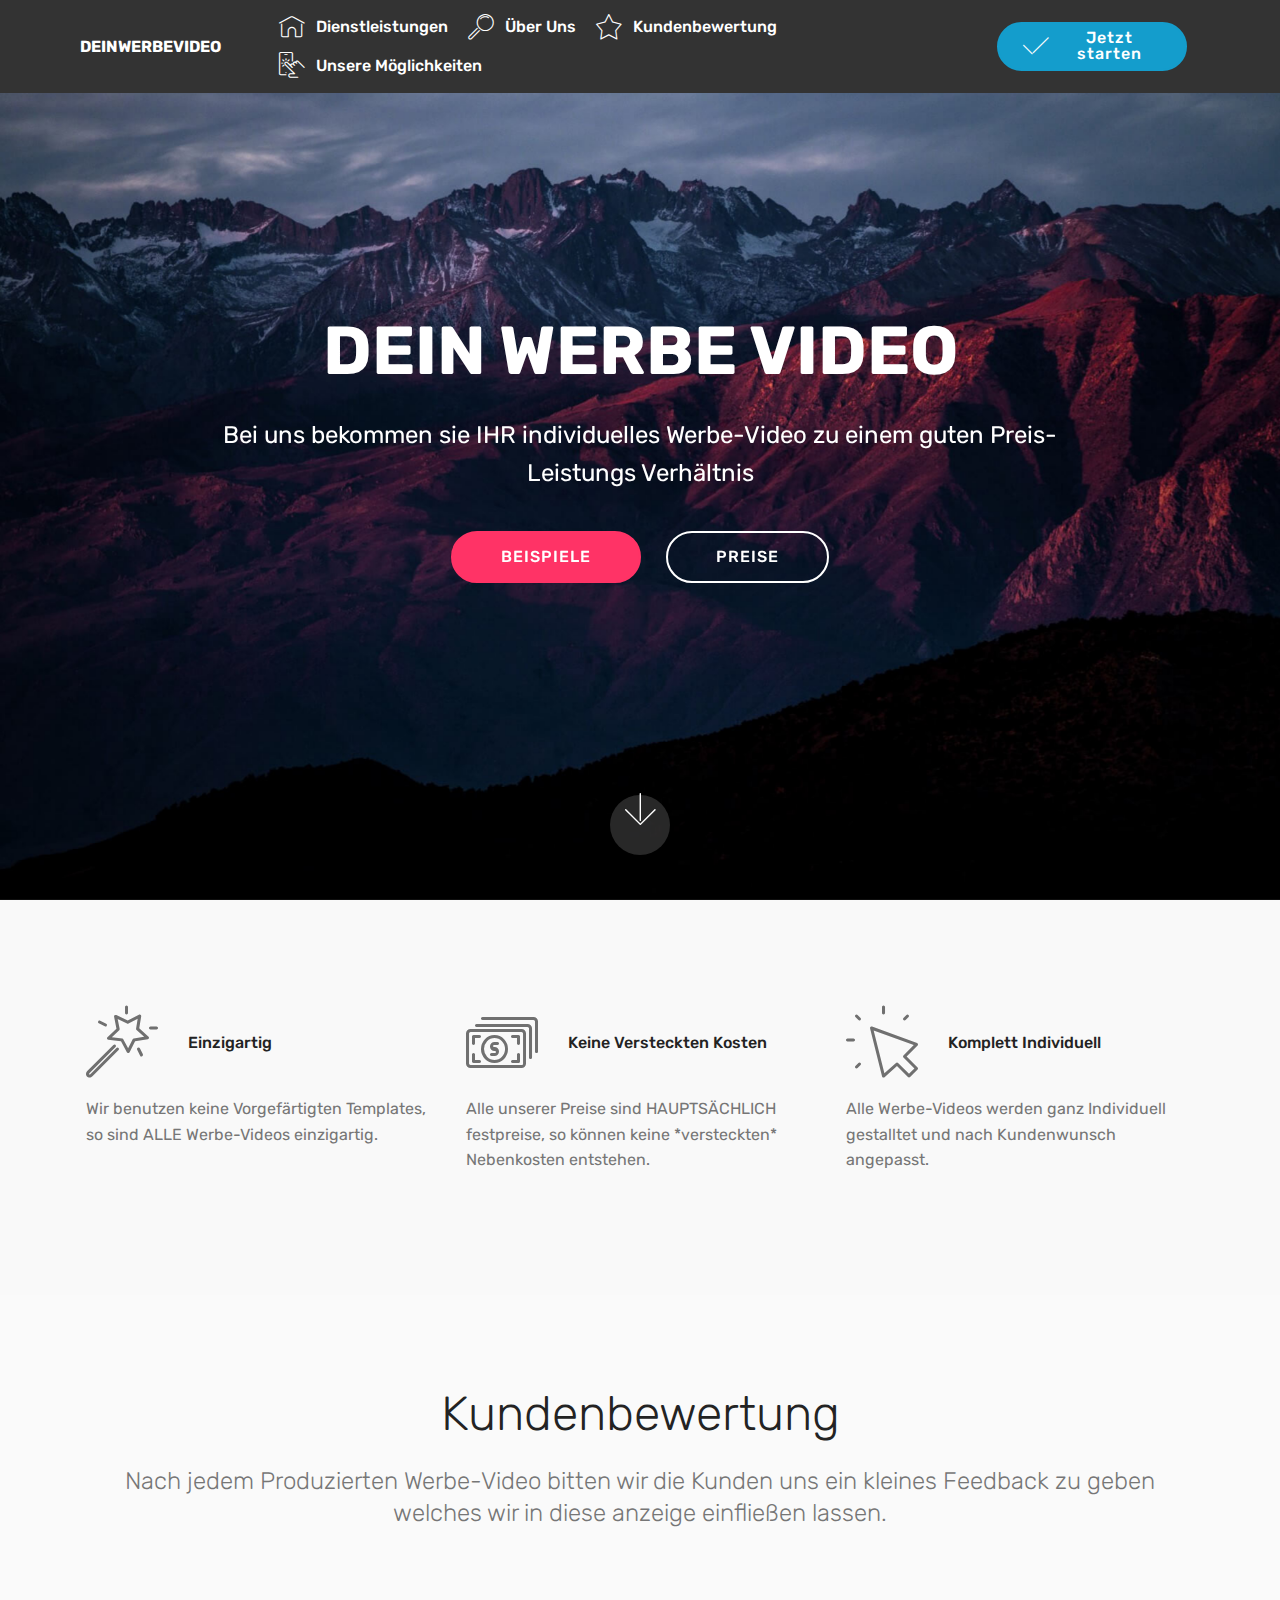
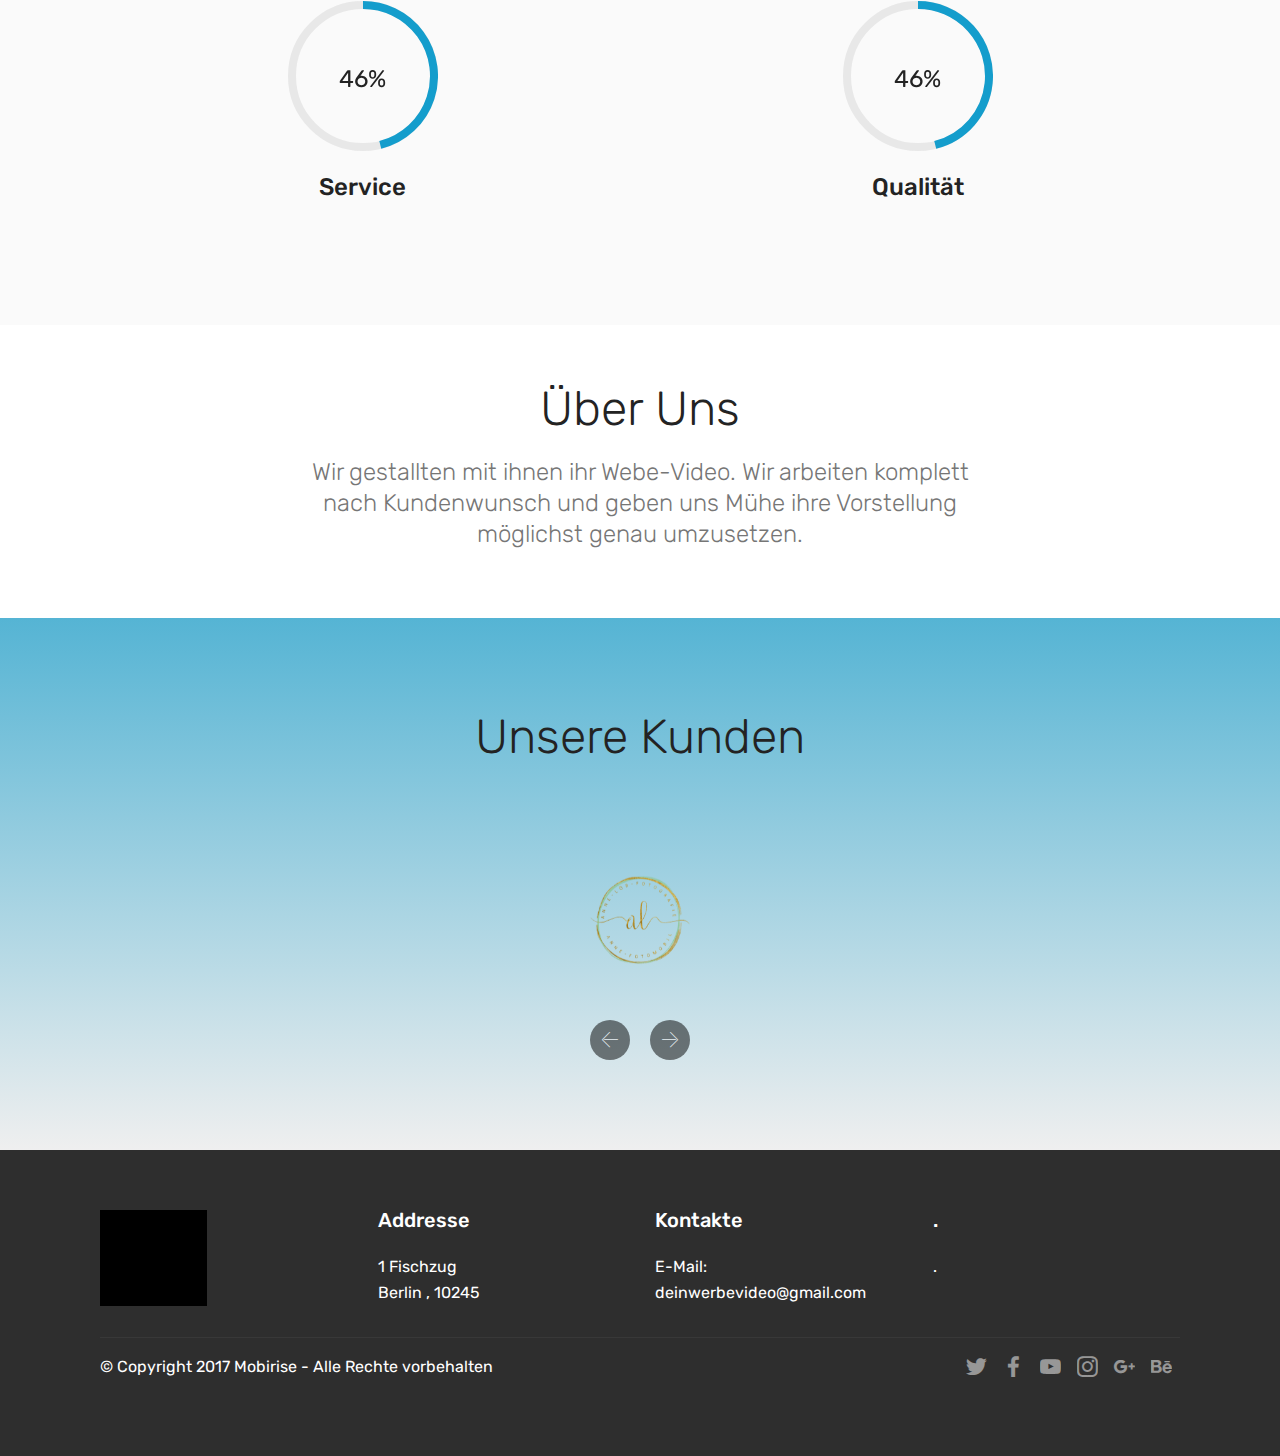
==== commit 6067aaed: "create github pages" ====
--- a/index.html
+++ b/index.html
@@ -68,7 +68,7 @@
     </nav>
 </section>
 
-<section class="engine"><a href="https://mobiri.se/t">free amp templates</a></section><section class="cid-qWyesEIyIK mbr-fullscreen mbr-parallax-background" id="header2-1">
+<section class="engine"><a href="https://mobiri.se">Mobirise</a></section><section class="cid-qWyesEIyIK mbr-fullscreen mbr-parallax-background" id="header2-1">
 
     
 
--- a/assets/mobirise/css/mbr-additional.css
+++ b/assets/mobirise/css/mbr-additional.css
@@ -4943,17 +4943,27 @@
 .cid-qWyebBxRjM .dropdown-item:hover {
   color: #c1c1c1 !important;
 }
+.cid-qWEhnKlcss {
+  padding-top: 120px;
+  padding-bottom: 0px;
+  background-color: #ffffff;
+}
+.cid-qWEhq6ntGC {
+  padding-top: 30px;
+  padding-bottom: 120px;
+  background-color: #ffffff;
+}
 .cid-qWEdsCKSQk {
   padding-top: 120px;
-  padding-bottom: 60px;
+  padding-bottom: 0px;
   background-color: #ffffff;
 }
 .cid-qWEdsCKSQk .mbr-section-subtitle {
   color: #767676;
 }
 .cid-qWEgrXBuMj {
-  padding-top: 60px;
-  padding-bottom: 60px;
+  padding-top: 0px;
+  padding-bottom: 120px;
   background: #ffffff;
 }
 .cid-qWEgrXBuMj .video-block {
@@ -4964,3 +4974,24 @@
     width: 100% !important;
   }
 }
+.cid-qWEiN4rb3z {
+  padding-top: 120px;
+  padding-bottom: 0px;
+  background-color: #ffffff;
+}
+.cid-qWEiN4rb3z .mbr-section-subtitle {
+  color: #767676;
+}
+.cid-qWEiYeyq3f {
+  padding-top: 0px;
+  padding-bottom: 120px;
+  background: #ffffff;
+}
+.cid-qWEiYeyq3f .video-block {
+  margin: auto;
+}
+@media (max-width: 768px) {
+  .cid-qWEiYeyq3f .video-block {
+    width: 100% !important;
+  }
+}
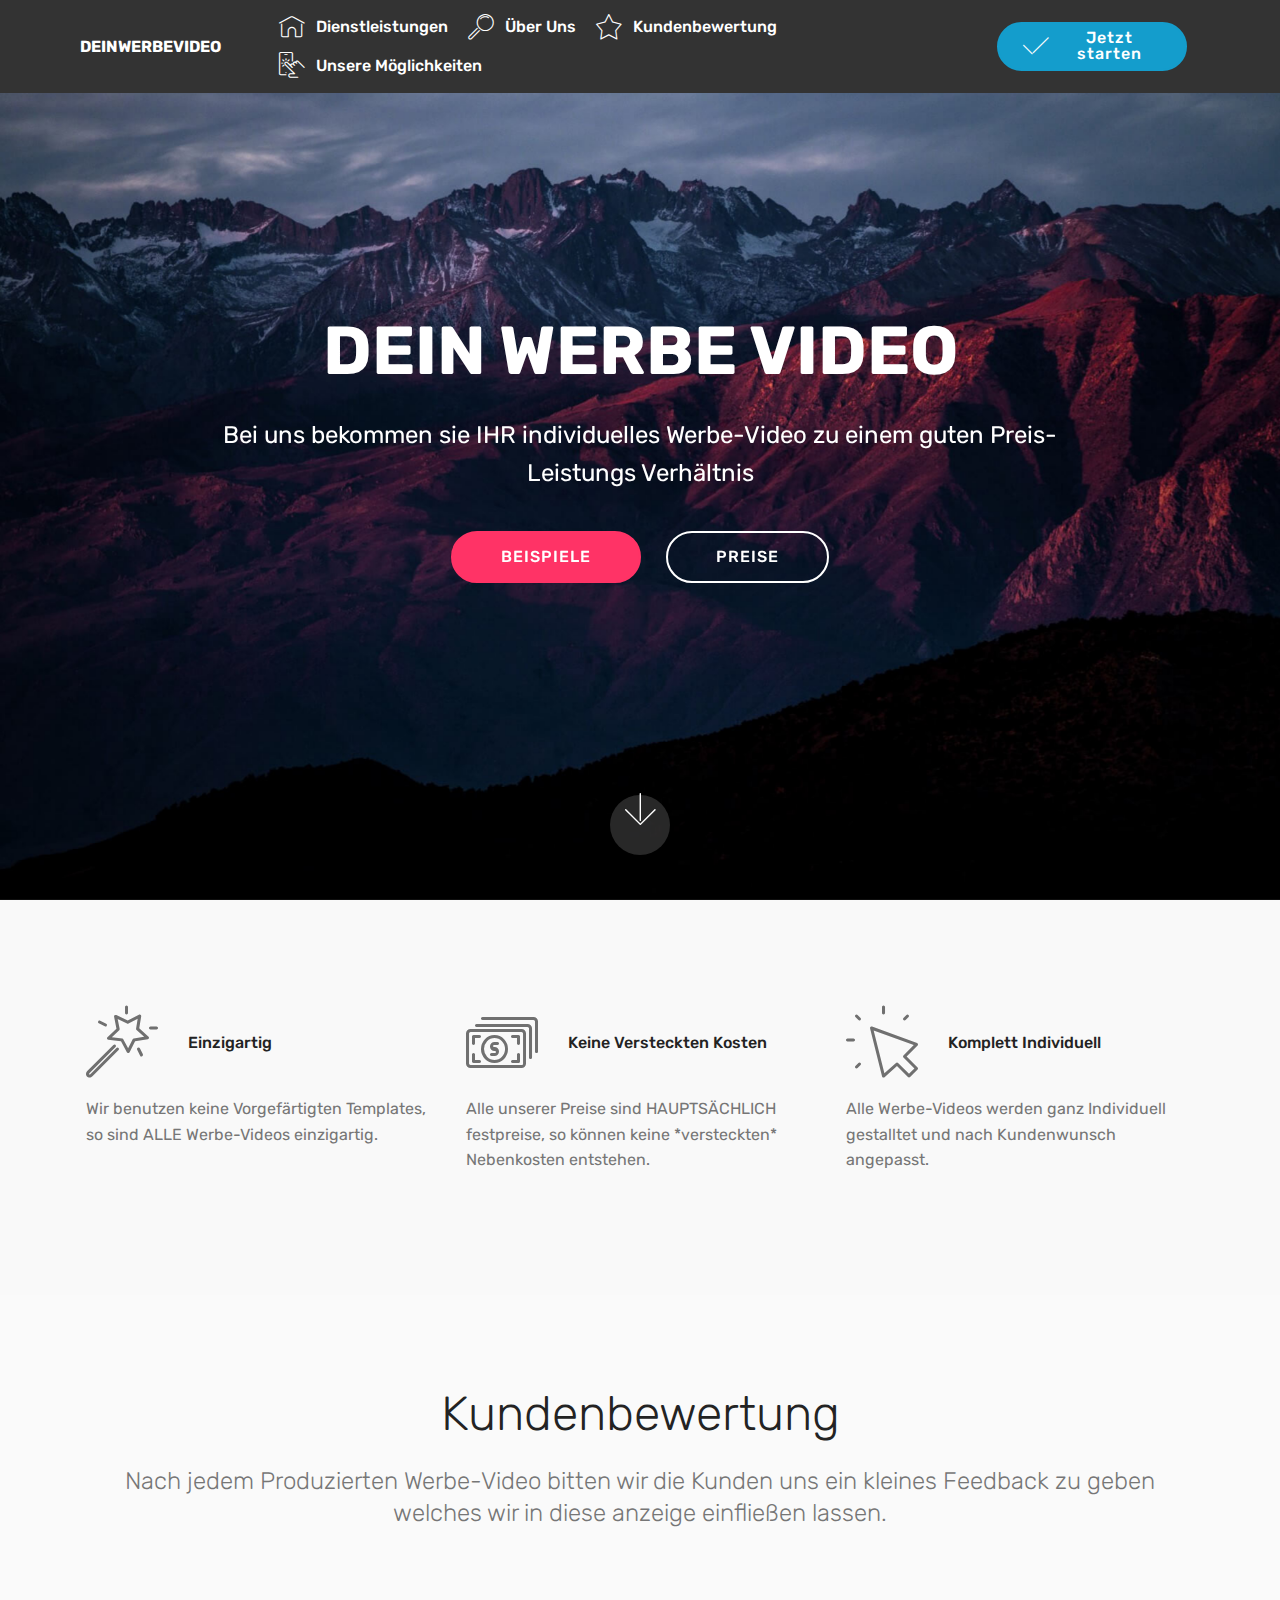
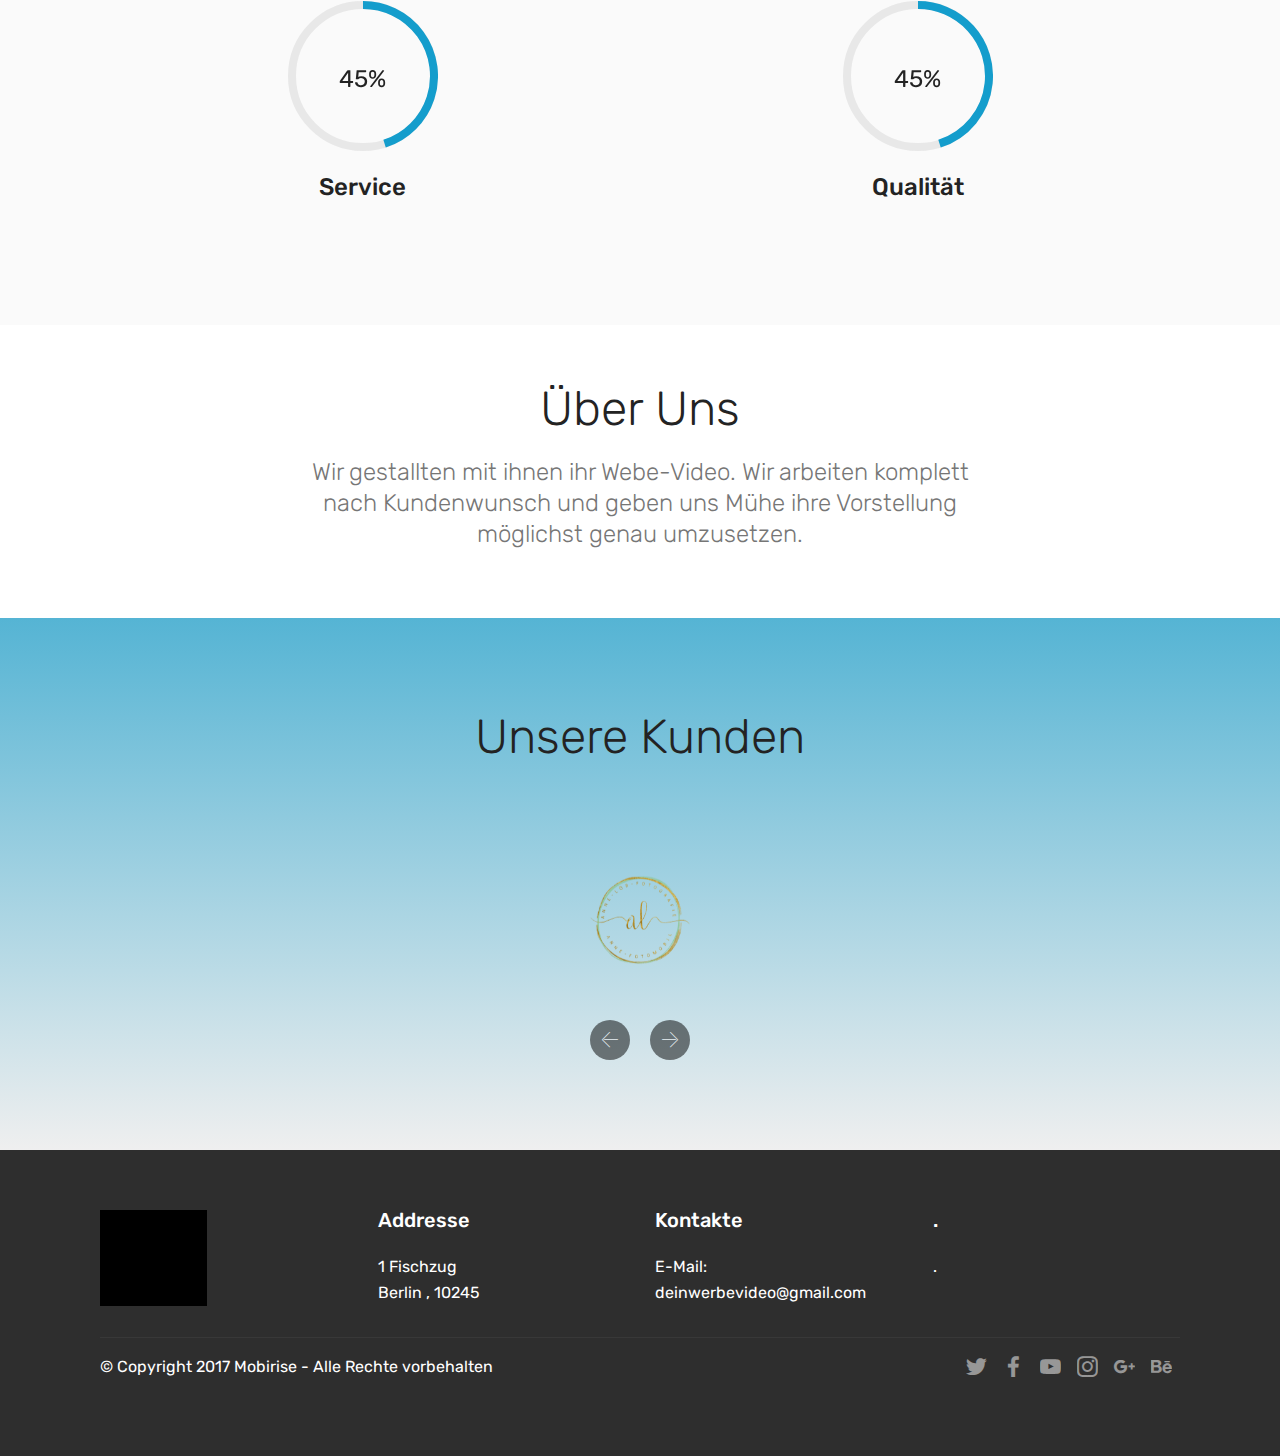
==== commit e85ac676: "create github pages" ====
--- a/index.html
+++ b/index.html
@@ -68,7 +68,7 @@
     </nav>
 </section>
 
-<section class="engine"><a href="https://mobiri.se">Mobirise</a></section><section class="cid-qWyesEIyIK mbr-fullscreen mbr-parallax-background" id="header2-1">
+<section class="engine"><a href="https://mobiri.se/c">free site builder</a></section><section class="cid-qWyesEIyIK mbr-fullscreen mbr-parallax-background" id="header2-1">
 
     
 
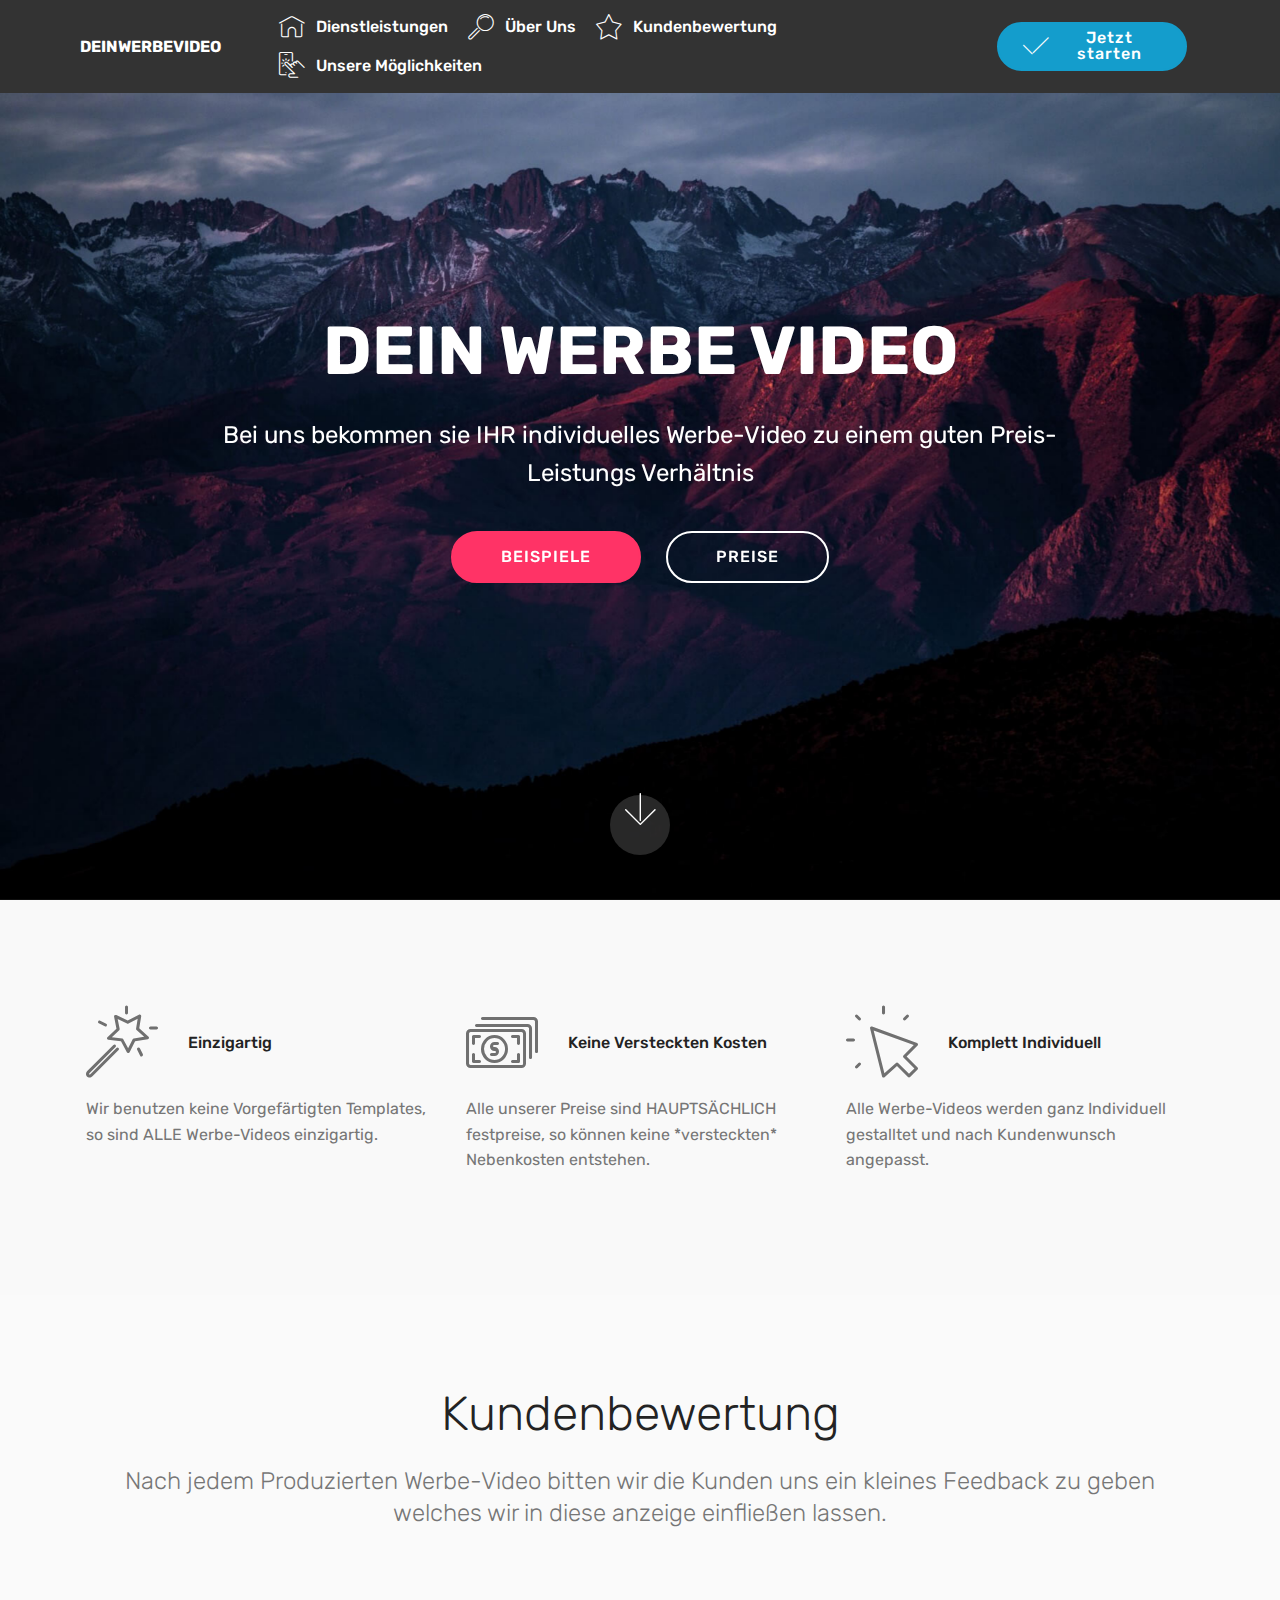
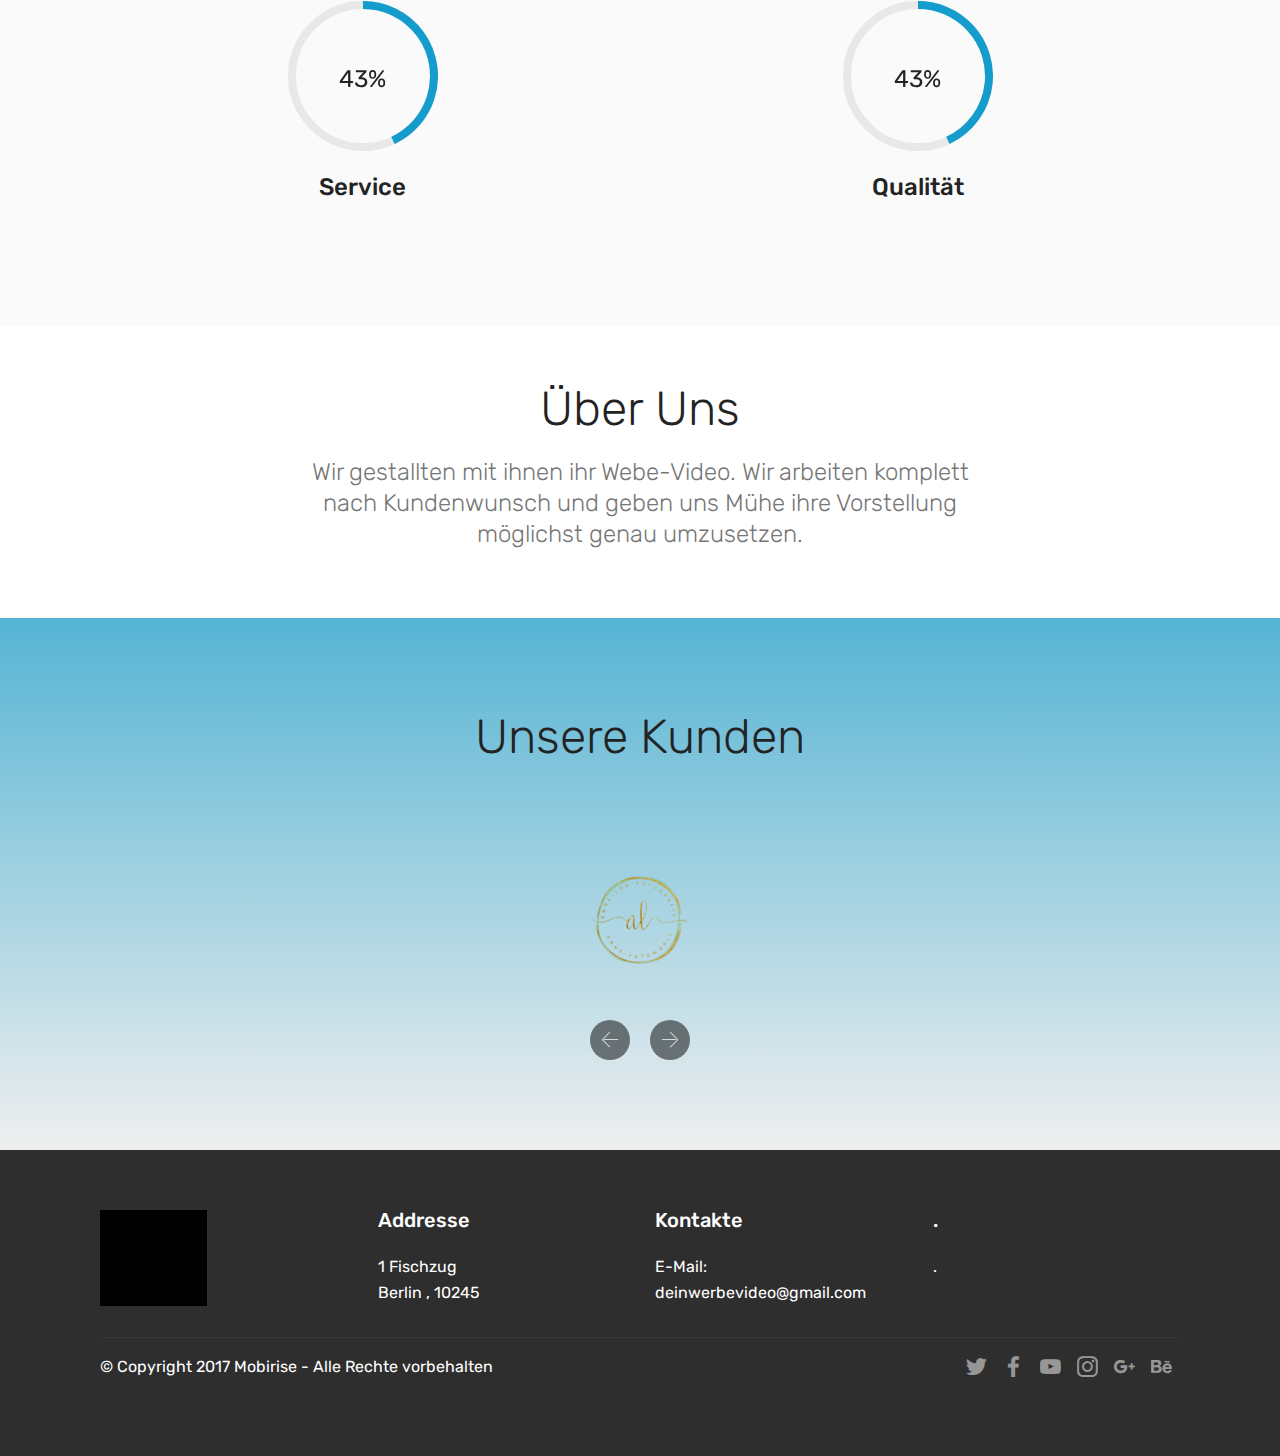
==== commit dd972647: "create github pages" ====
--- a/index.html
+++ b/index.html
@@ -68,7 +68,7 @@
     </nav>
 </section>
 
-<section class="engine"><a href="https://mobiri.se/c">free site builder</a></section><section class="cid-qWyesEIyIK mbr-fullscreen mbr-parallax-background" id="header2-1">
+<section class="engine"><a href="https://mobiri.se/u">bootstrap website templates</a></section><section class="cid-qWyesEIyIK mbr-fullscreen mbr-parallax-background" id="header2-1">
 
     
 
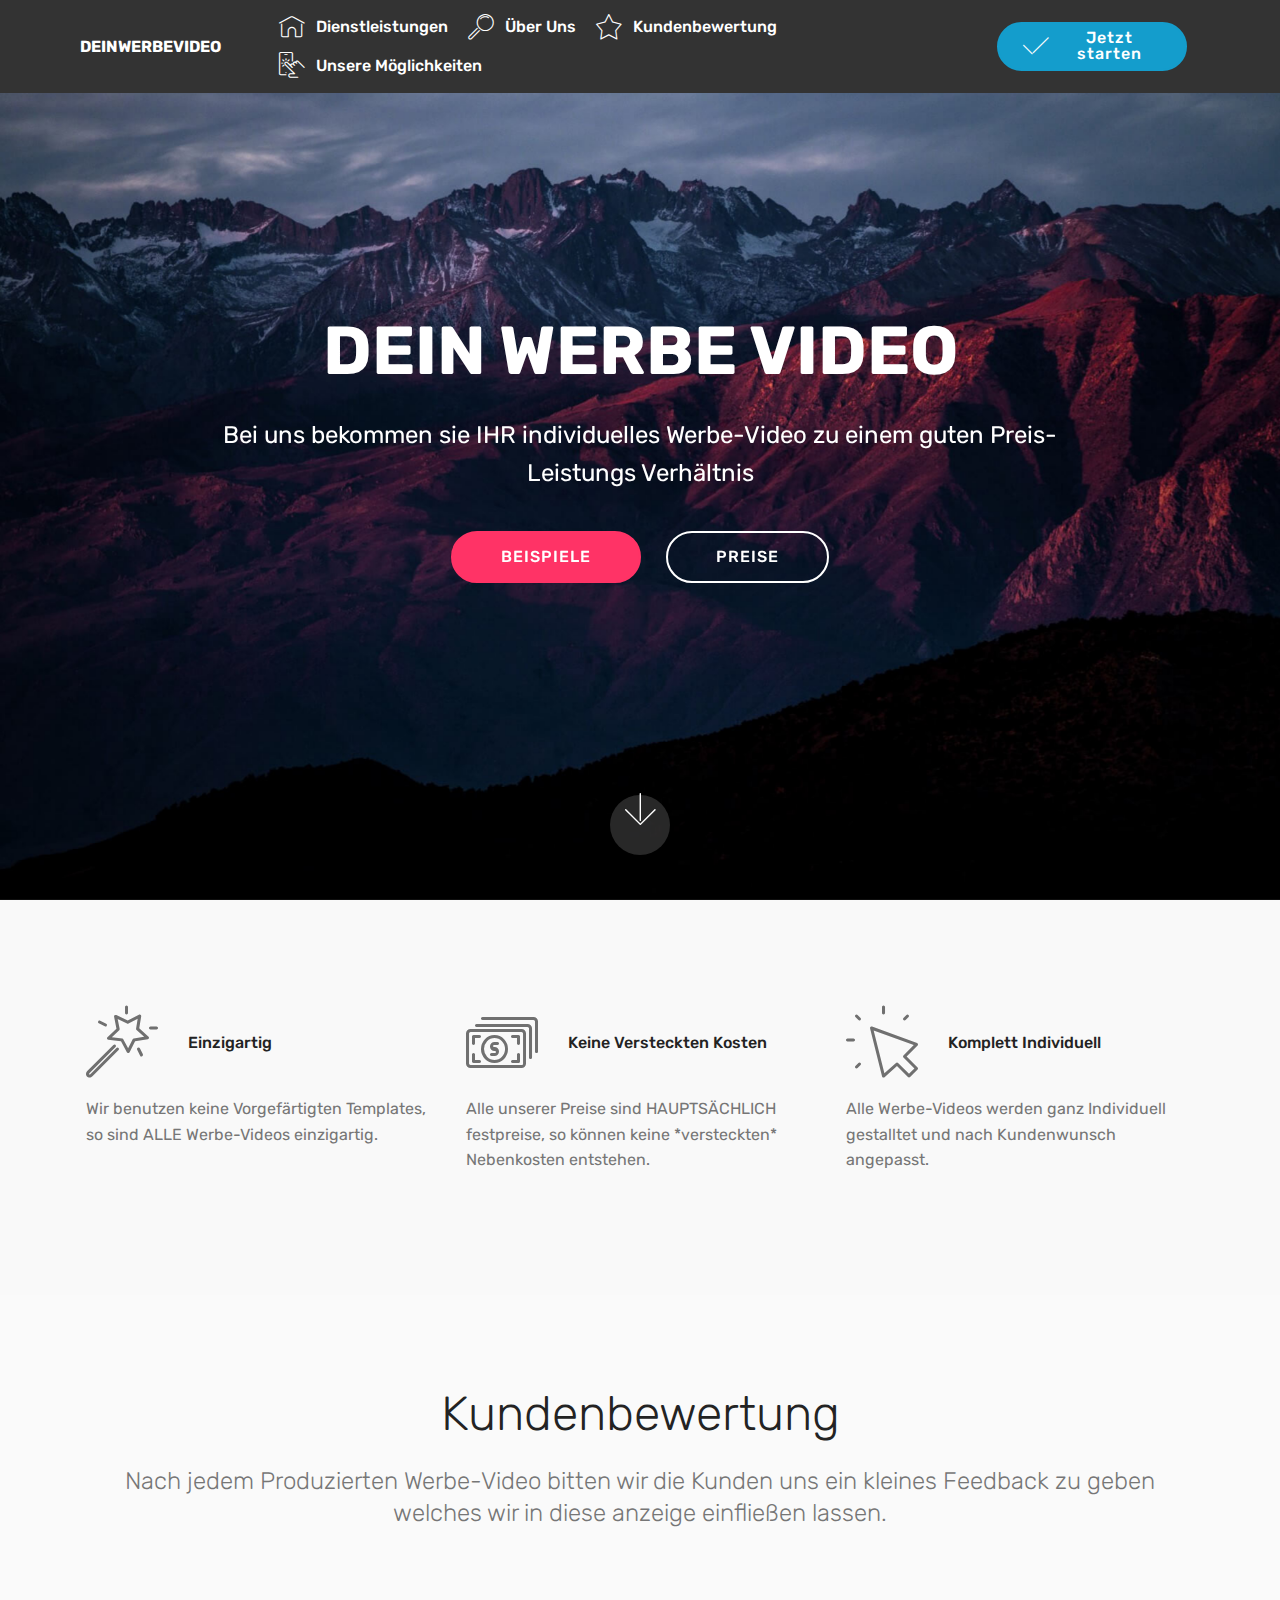
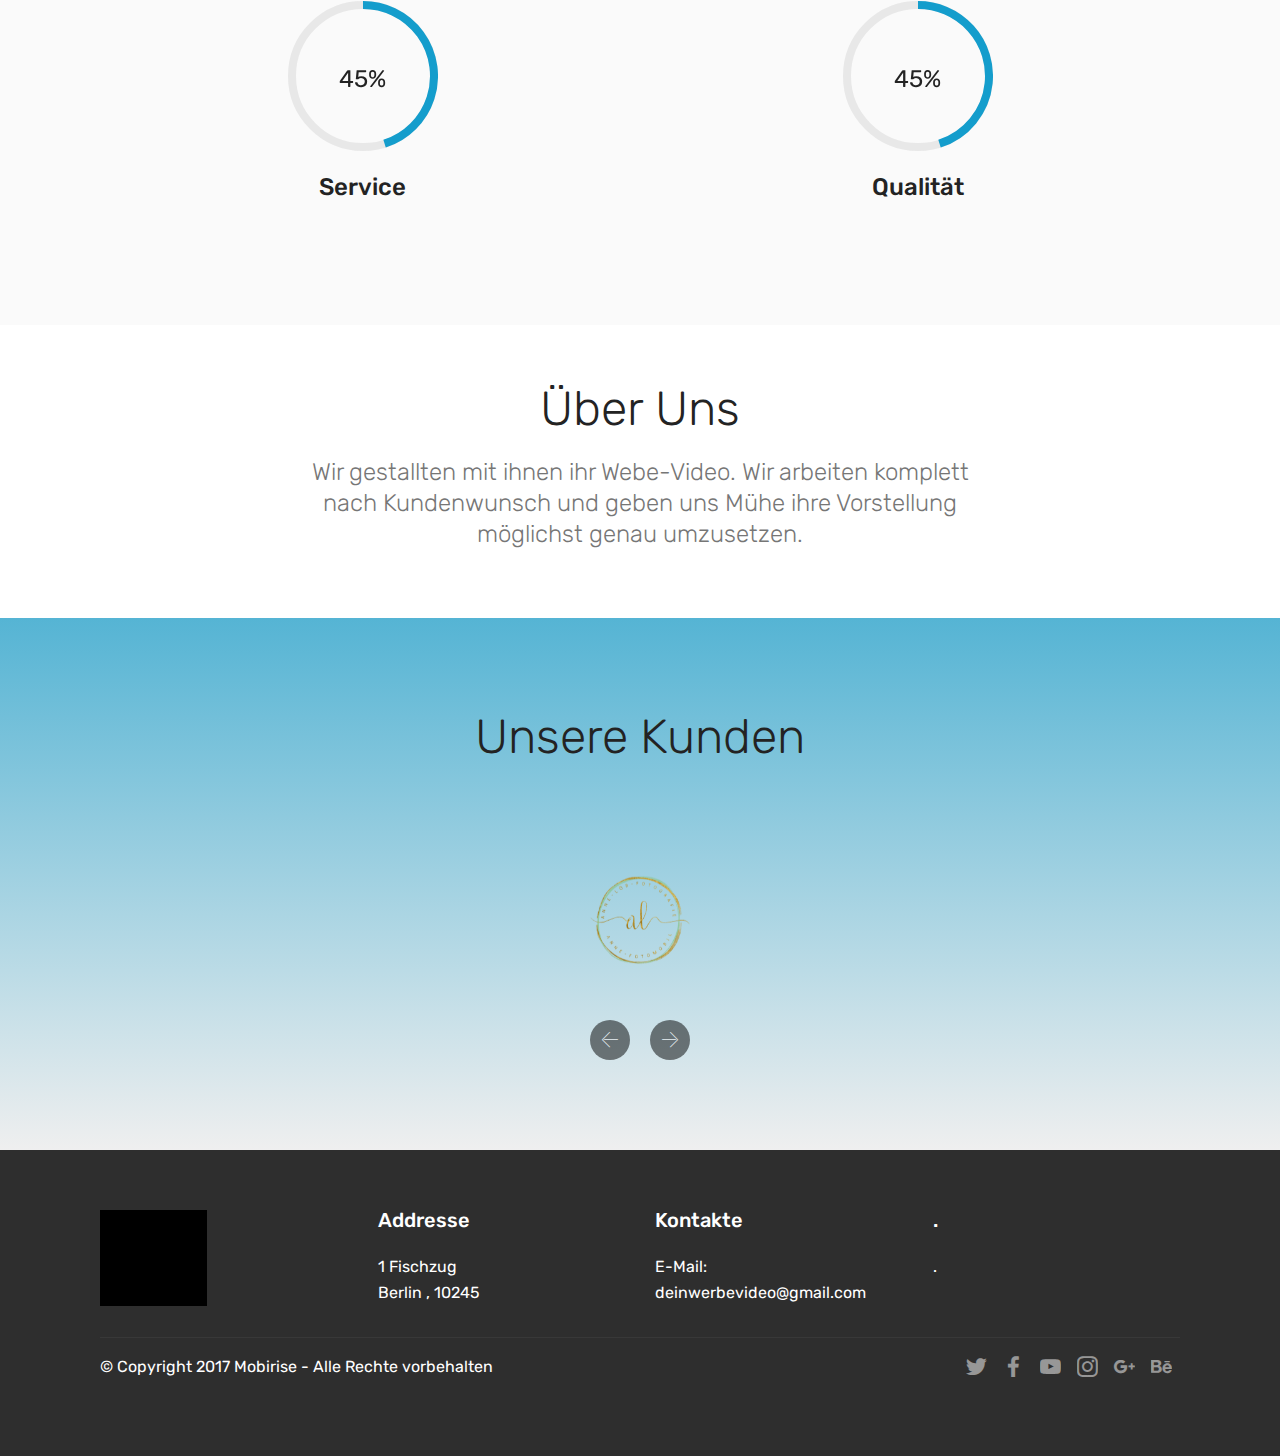
==== commit e37f84bc: "create github pages" ====
--- a/index.html
+++ b/index.html
@@ -68,7 +68,7 @@
     </nav>
 </section>
 
-<section class="engine"><a href="https://mobiri.se/u">bootstrap website templates</a></section><section class="cid-qWyesEIyIK mbr-fullscreen mbr-parallax-background" id="header2-1">
+<section class="engine"><a href="https://mobiri.se/b">create your own website</a></section><section class="cid-qWyesEIyIK mbr-fullscreen mbr-parallax-background" id="header2-1">
 
     
 
--- a/assets/mobirise/css/mbr-additional.css
+++ b/assets/mobirise/css/mbr-additional.css
@@ -4995,3 +4995,24 @@
     width: 100% !important;
   }
 }
+.cid-qWErjFcIY7 {
+  padding-top: 120px;
+  padding-bottom: 0px;
+  background-color: #ffffff;
+}
+.cid-qWErjFcIY7 .mbr-section-subtitle {
+  color: #767676;
+}
+.cid-qWErkvWJzh {
+  padding-top: 0px;
+  padding-bottom: 60px;
+  background: #ffffff;
+}
+.cid-qWErkvWJzh .video-block {
+  margin: auto;
+}
+@media (max-width: 768px) {
+  .cid-qWErkvWJzh .video-block {
+    width: 100% !important;
+  }
+}
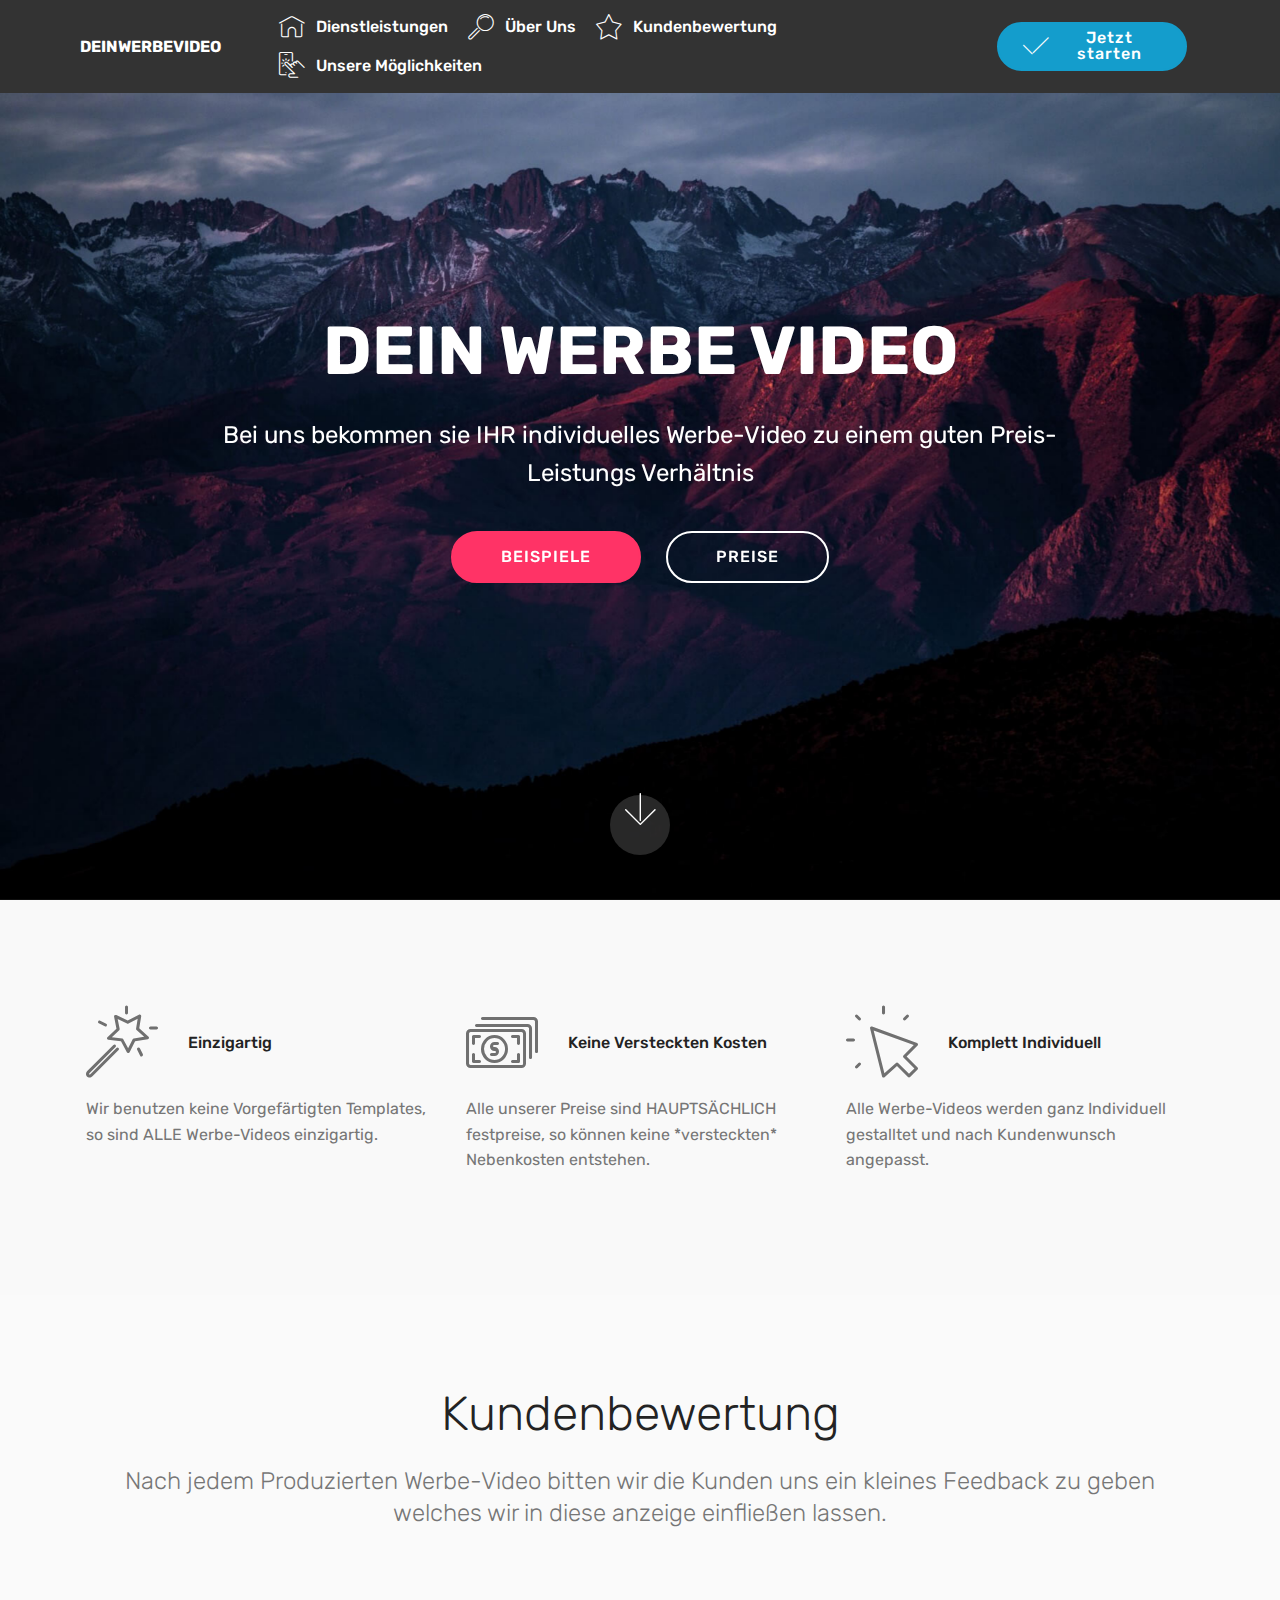
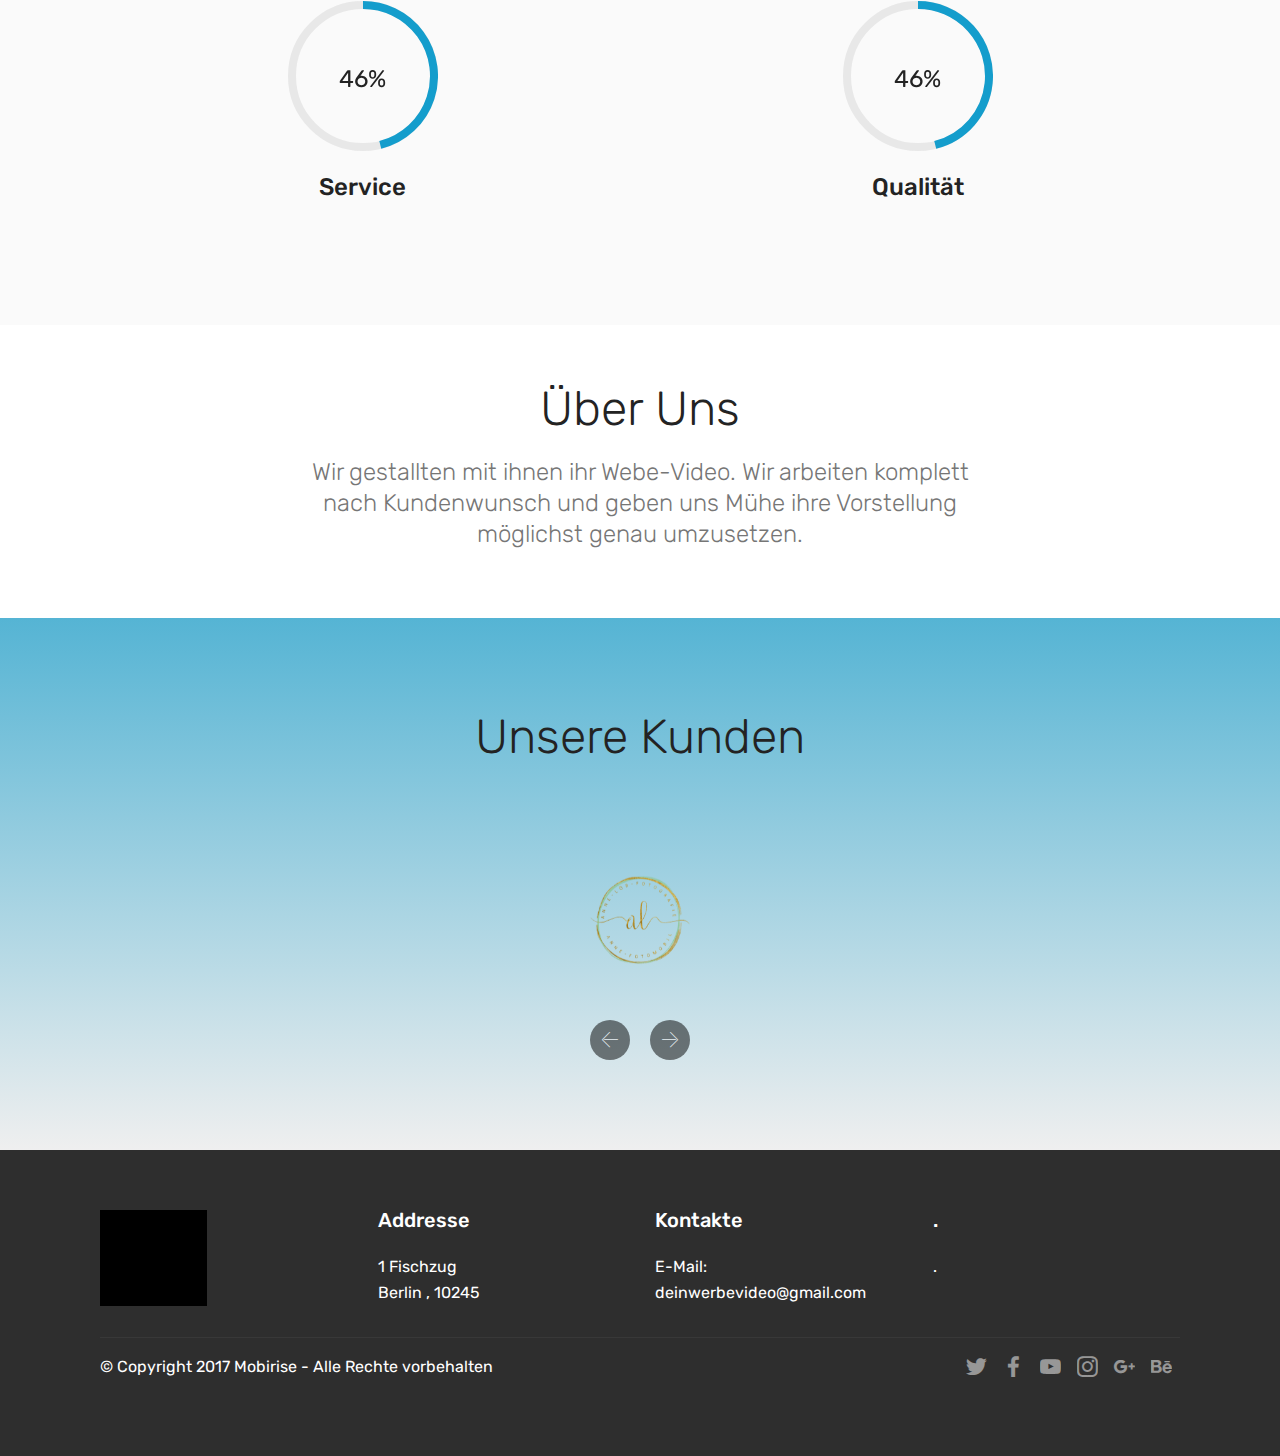
==== commit 8b284bb2: "create github pages" ====
--- a/index.html
+++ b/index.html
@@ -68,7 +68,7 @@
     </nav>
 </section>
 
-<section class="engine"><a href="https://mobiri.se/b">create your own website</a></section><section class="cid-qWyesEIyIK mbr-fullscreen mbr-parallax-background" id="header2-1">
+<section class="engine"><a href="https://mobiri.se/o">portfolio web templates</a></section><section class="cid-qWyesEIyIK mbr-fullscreen mbr-parallax-background" id="header2-1">
 
     
 
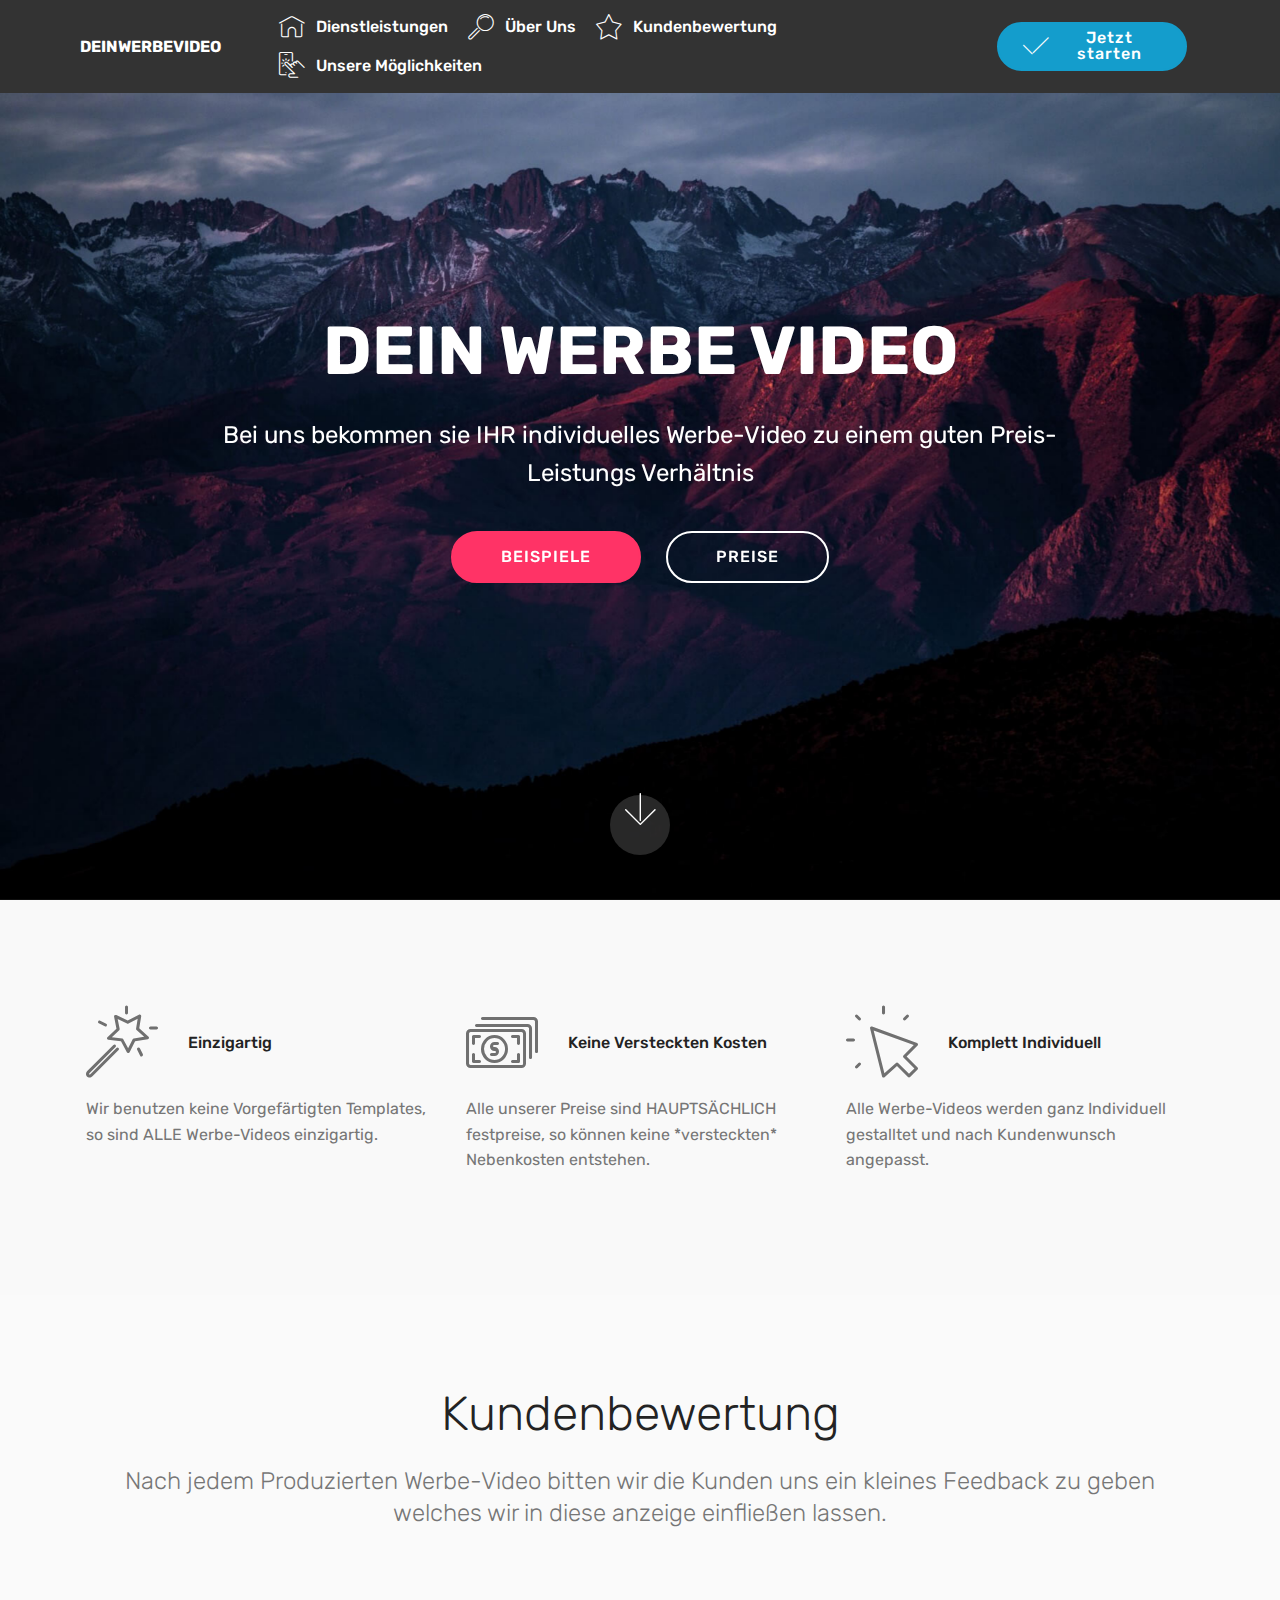
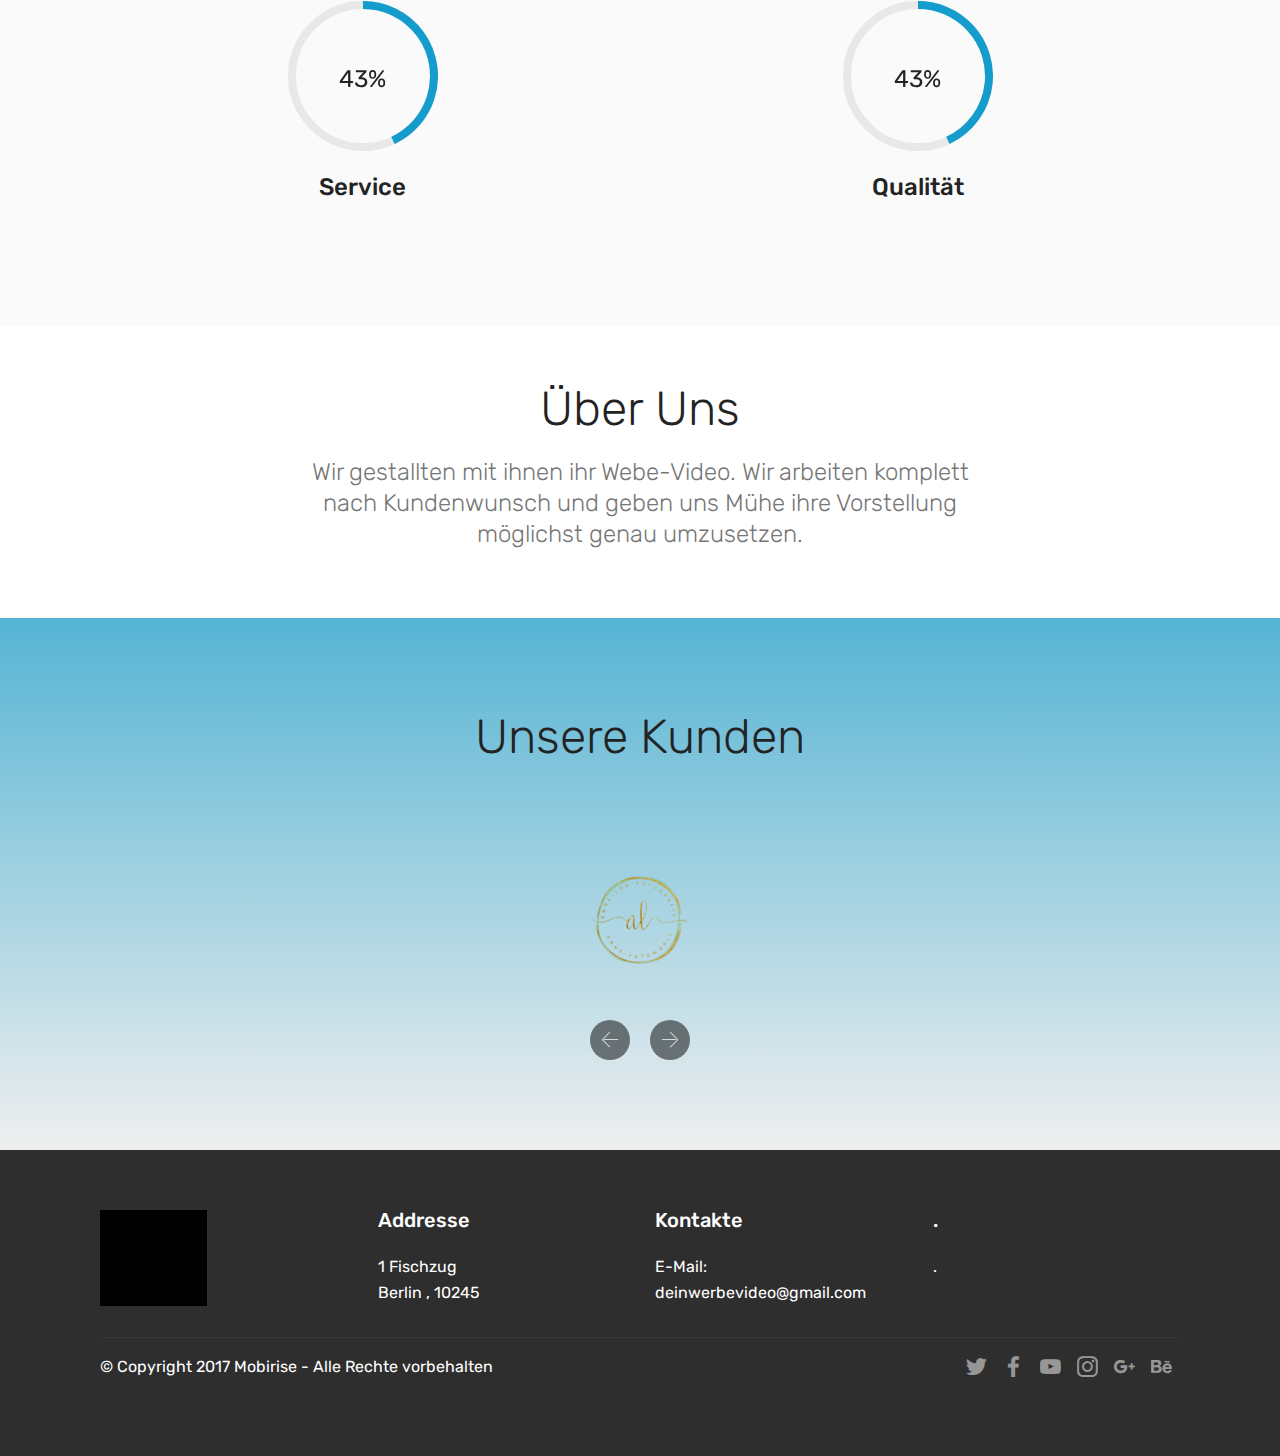
==== commit b613b213: "create github pages" ====
--- a/index.html
+++ b/index.html
@@ -68,7 +68,7 @@
     </nav>
 </section>
 
-<section class="engine"><a href="https://mobiri.se/o">portfolio web templates</a></section><section class="cid-qWyesEIyIK mbr-fullscreen mbr-parallax-background" id="header2-1">
+<section class="engine"><a href="https://mobiri.se/v">html templates</a></section><section class="cid-qWyesEIyIK mbr-fullscreen mbr-parallax-background" id="header2-1">
 
     
 
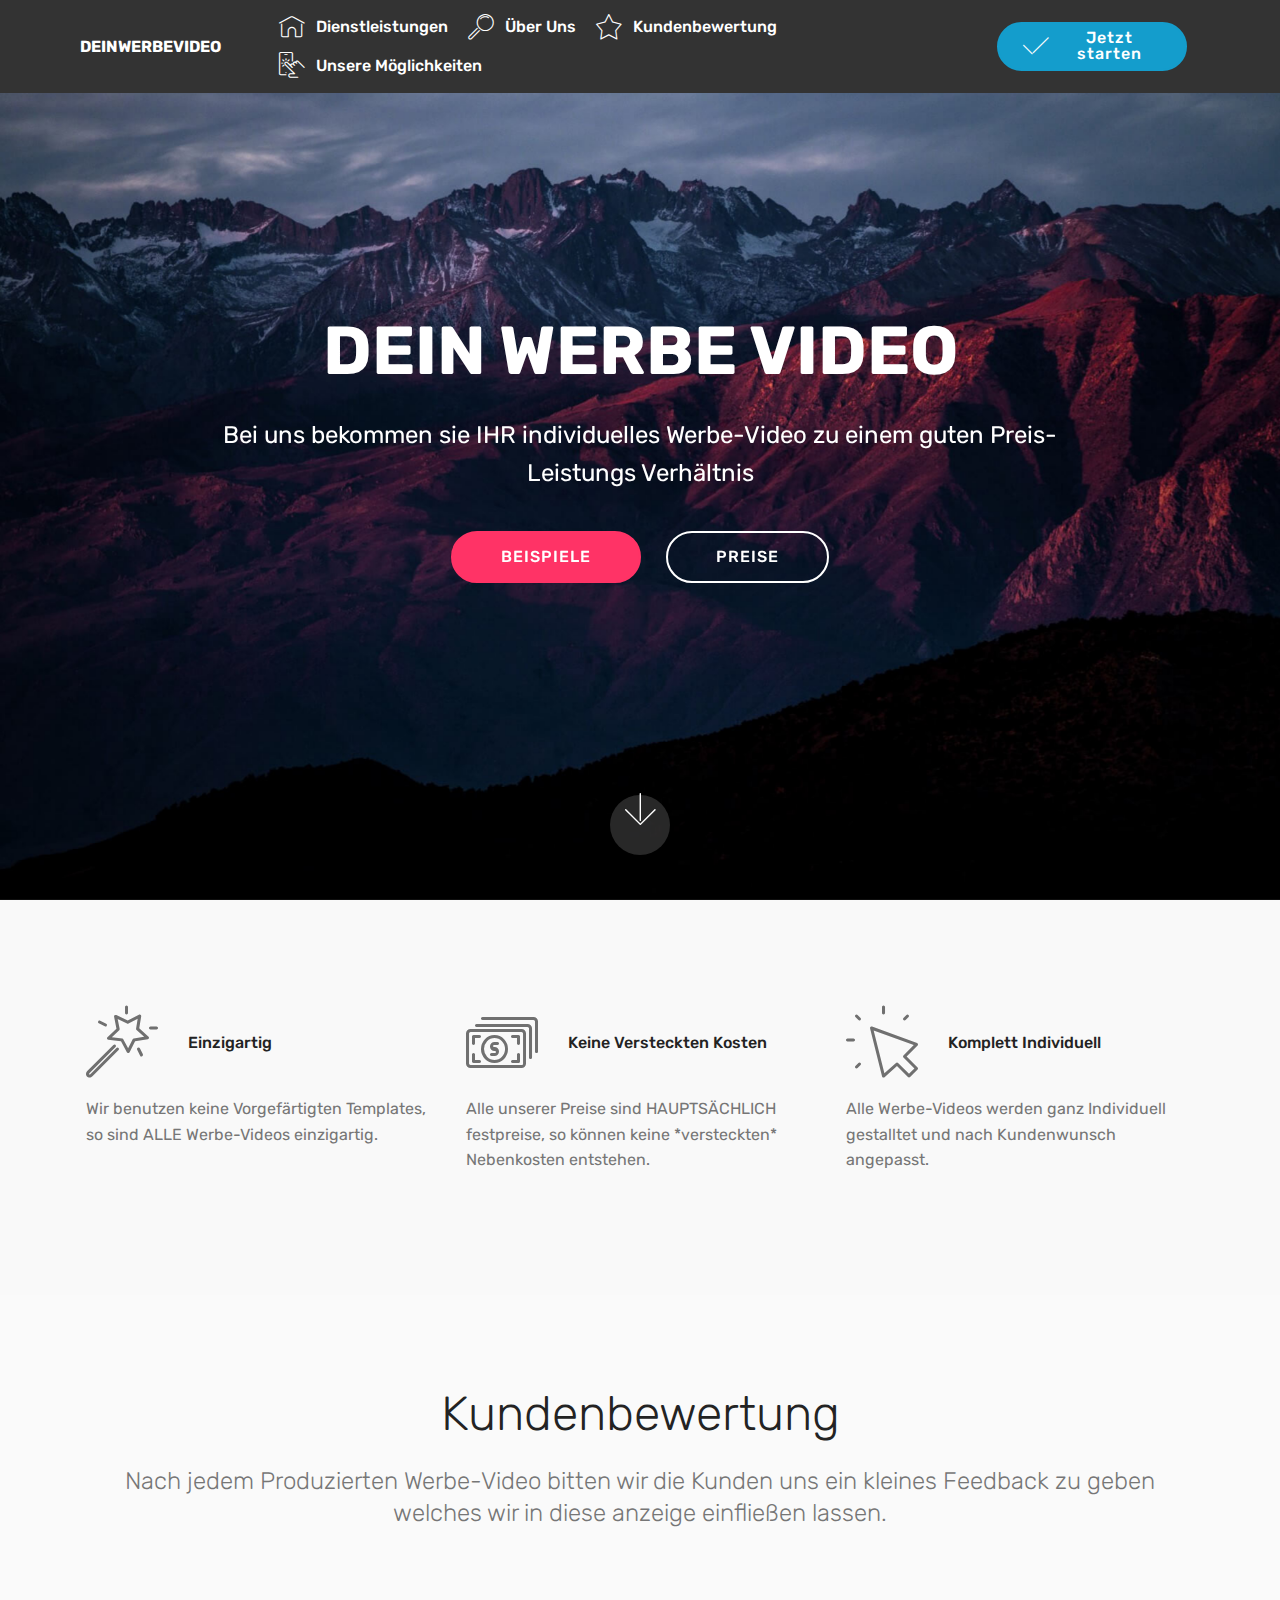
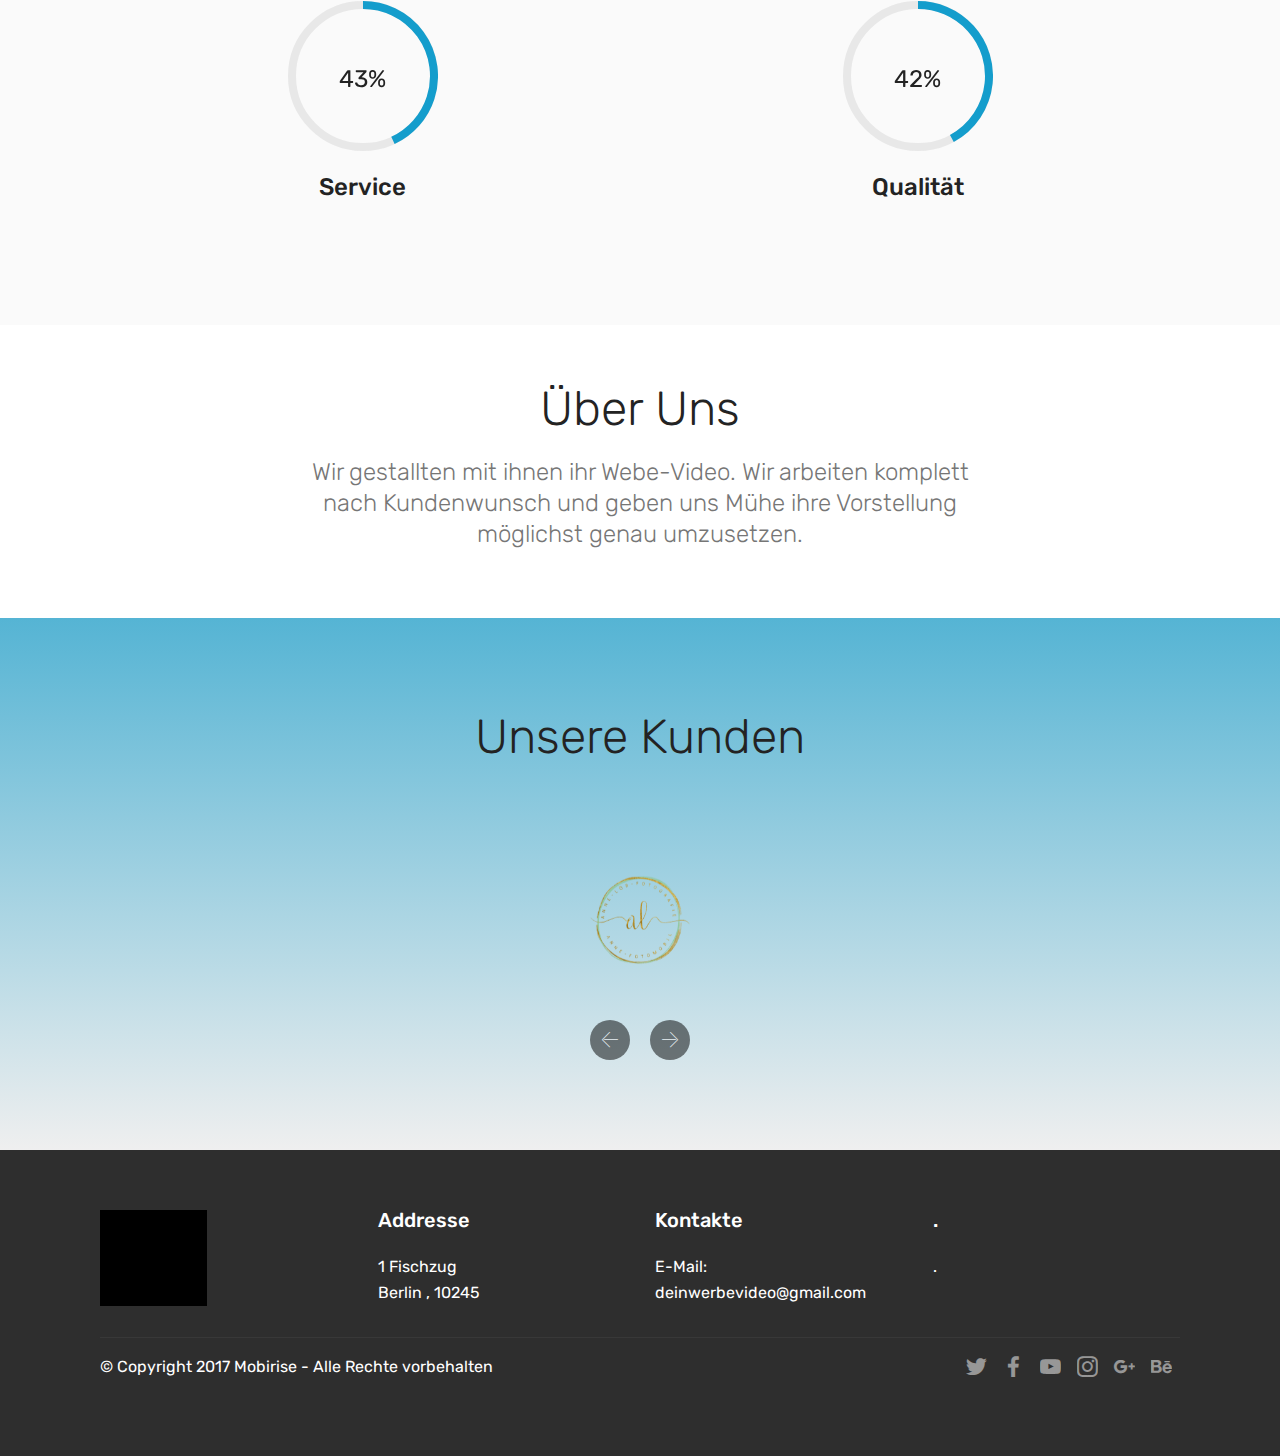
==== commit eeaea246: "create github pages" ====
--- a/index.html
+++ b/index.html
@@ -68,7 +68,7 @@
     </nav>
 </section>
 
-<section class="engine"><a href="https://mobiri.se/v">html templates</a></section><section class="cid-qWyesEIyIK mbr-fullscreen mbr-parallax-background" id="header2-1">
+<section class="engine"><a href="https://mobiri.se/o">free portfolio web templates</a></section><section class="cid-qWyesEIyIK mbr-fullscreen mbr-parallax-background" id="header2-1">
 
     
 
--- a/assets/mobirise/css/mbr-additional.css
+++ b/assets/mobirise/css/mbr-additional.css
@@ -5005,7 +5005,7 @@
 }
 .cid-qWErkvWJzh {
   padding-top: 0px;
-  padding-bottom: 60px;
+  padding-bottom: 120px;
   background: #ffffff;
 }
 .cid-qWErkvWJzh .video-block {
@@ -5016,3 +5016,32 @@
     width: 100% !important;
   }
 }
+.cid-qWEDsZDCGO {
+  padding-top: 120px;
+  padding-bottom: 0px;
+  background-color: #ffffff;
+}
+.cid-qWEDsZDCGO .mbr-section-subtitle {
+  color: #767676;
+}
+.cid-qWEDwtsAM7 {
+  padding-top: 0px;
+  padding-bottom: 120px;
+  background: #ffffff;
+}
+.cid-qWEDwtsAM7 .image-block {
+  margin: auto;
+}
+.cid-qWEDwtsAM7 figcaption {
+  position: relative;
+}
+.cid-qWEDwtsAM7 figcaption div {
+  position: absolute;
+  bottom: 0;
+  width: 100%;
+}
+@media (max-width: 768px) {
+  .cid-qWEDwtsAM7 .image-block {
+    width: 100% !important;
+  }
+}
